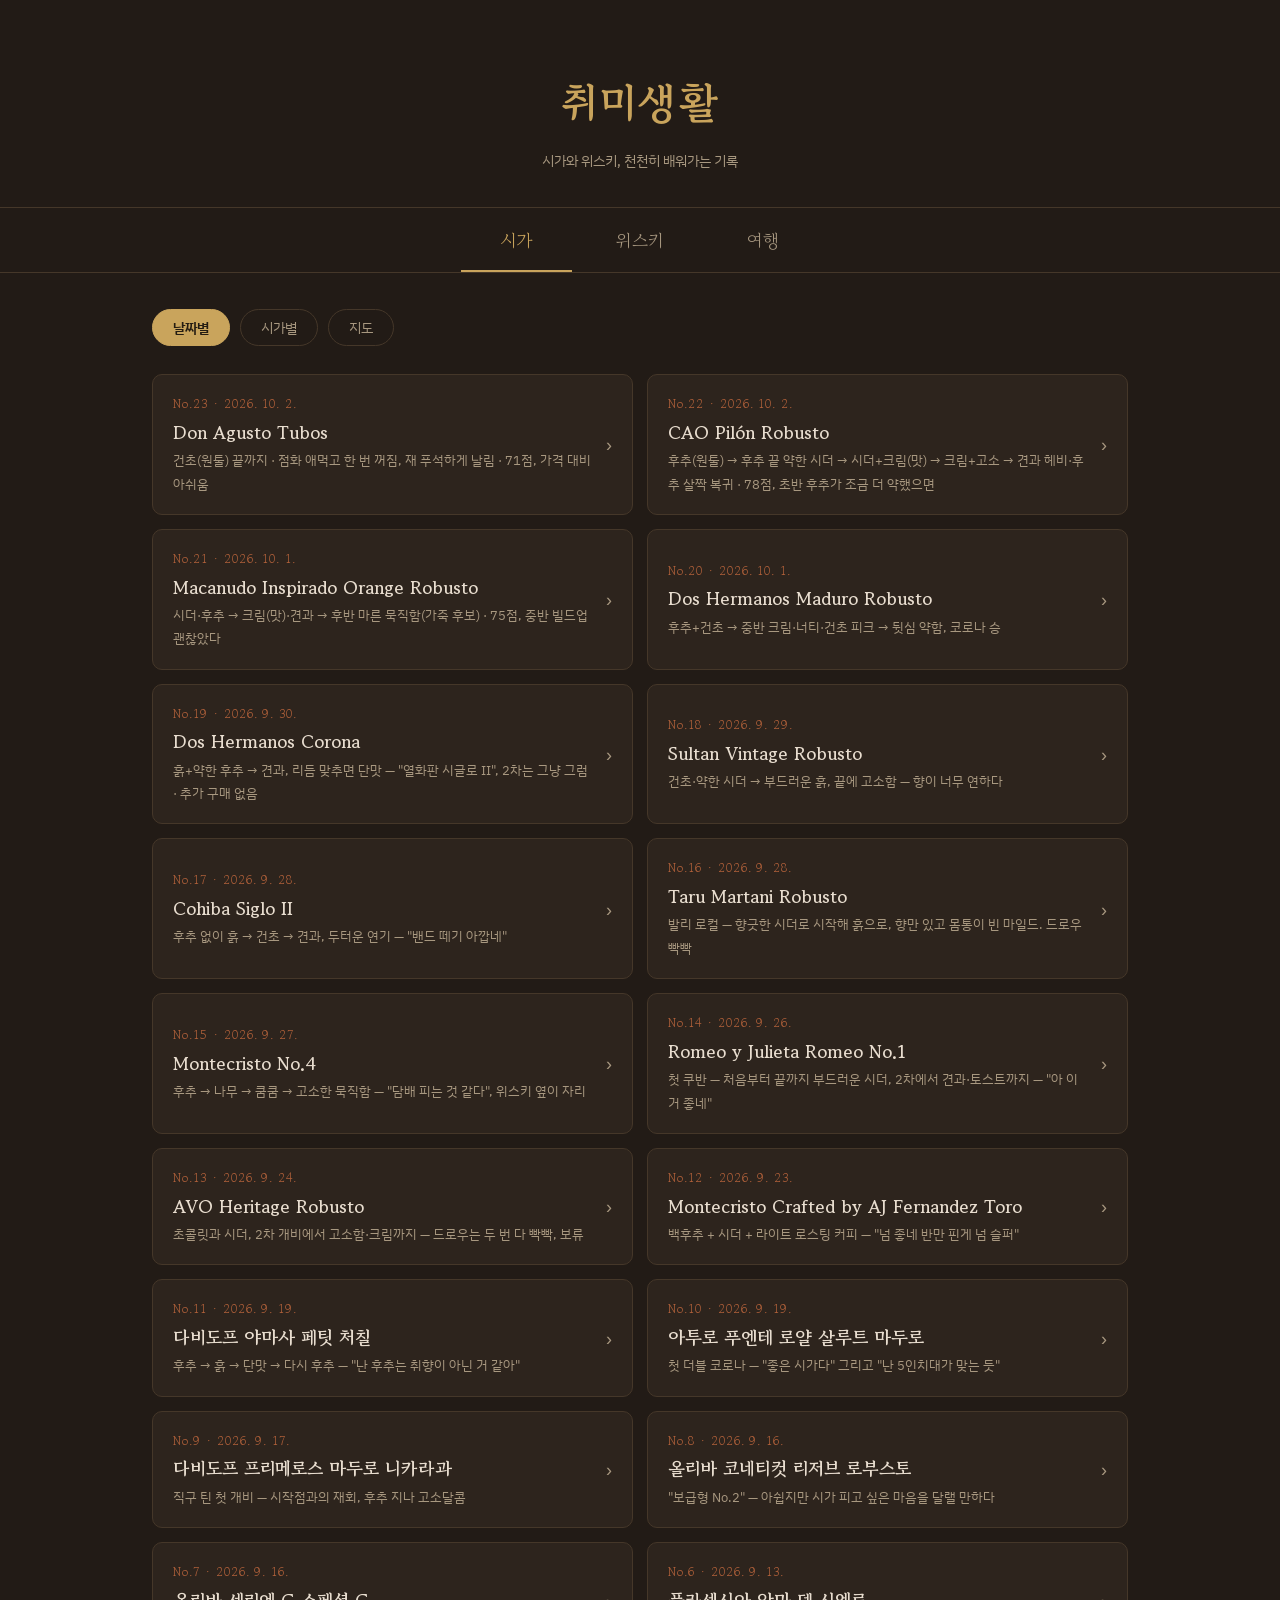
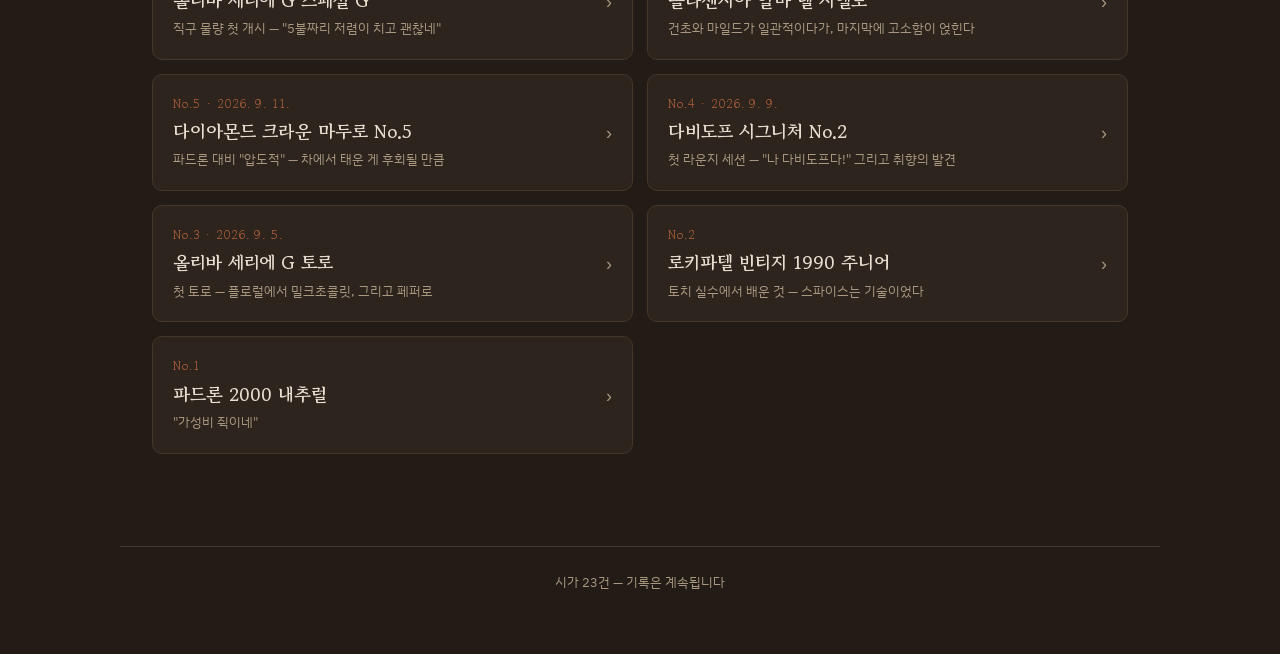
==== hobby/index.html @ b8bcfa30 "hobby: No.23 Don Agusto Tubos 세션 추가 Co-Authored-By: Claude Fable 5.1 <noreply@anthropic.com> Claude-" ====
<!DOCTYPE html>
<html lang="ko">
<head>
<meta charset="UTF-8">
<meta name="viewport" content="width=device-width, initial-scale=1.0">
<title>취미생활 · 시가</title>
<link href="https://fonts.googleapis.com/css2?family=Gowun+Batang:wght@400;700&family=IBM+Plex+Sans+KR:wght@400;500;600&display=swap" rel="stylesheet">
<link rel="stylesheet" href="shared.css">
</head>
<body>

<header>
  <h1>취미생활</h1>
  <p>시가와 위스키, 천천히 배워가는 기록</p>
</header>

<div class="top-tabs">
  <a href="index.html" class="on">시가</a>
  <a href="whisky.html">위스키</a>
  <a href="travel.html">여행</a>
</div>

<main>

<section id="listSec">

  <div class="view-toggle">
    <button id="vDate" class="on" onclick="cigarView('date')">날짜별</button>
    <button id="vCigar" onclick="cigarView('cigar')">시가별</button>
    <button id="vMap" onclick="cigarView('map')">지도</button>
  </div>

  <!-- 날짜별 보기 -->
  <div id="viewDate">
    <div class="list-card" onclick="openDetail('d-c23')">
      <div class="body">
        <div class="no">No.23 · 2026. 10. 2.</div>
        <h2>Don Agusto Tubos</h2>
        <div class="sub">건초(원툴) 끝까지 · 점화 애먹고 한 번 꺼짐, 재 푸석하게 날림 · 71점, 가격 대비 아쉬움</div>
      </div>
      <div class="chev">›</div>
    </div>
    <div class="list-card" onclick="openDetail('d-c22')">
      <div class="body">
        <div class="no">No.22 · 2026. 10. 2.</div>
        <h2>CAO Pilón Robusto</h2>
        <div class="sub">후추(원툴) → 후추 끝 약한 시더 → 시더+크림(맛) → 크림+고소 → 견과 헤비·후추 살짝 복귀 · 78점, 초반 후추가 조금 더 약했으면</div>
      </div>
      <div class="chev">›</div>
    </div>
    <div class="list-card" onclick="openDetail('d-c21')">
      <div class="body">
        <div class="no">No.21 · 2026. 10. 1.</div>
        <h2>Macanudo Inspirado Orange Robusto</h2>
        <div class="sub">시더·후추 → 크림(맛)·견과 → 후반 마른 묵직함(가죽 후보) · 75점, 중반 빌드업 괜찮았다</div>
      </div>
      <div class="chev">›</div>
    </div>
    <div class="list-card" onclick="openDetail('d-c20')">
      <div class="body">
        <div class="no">No.20 · 2026. 10. 1.</div>
        <h2>Dos Hermanos Maduro Robusto</h2>
        <div class="sub">후추+건초 → 중반 크림·너티·건초 피크 → 뒷심 약함, 코로나 승</div>
      </div>
      <div class="chev">›</div>
    </div>
    <div class="list-card" onclick="openDetail('d-c19')">
      <div class="body">
        <div class="no">No.19 · 2026. 9. 30.</div>
        <h2>Dos Hermanos Corona</h2>
        <div class="sub">흙+약한 후추 → 견과, 리듬 맞추면 단맛 — "열화판 시글로 II", 2차는 그냥 그럼 · 추가 구매 없음</div>
      </div>
      <div class="chev">›</div>
    </div>
    <div class="list-card" onclick="openDetail('d-c18')">
      <div class="body">
        <div class="no">No.18 · 2026. 9. 29.</div>
        <h2>Sultan Vintage Robusto</h2>
        <div class="sub">건초·약한 시더 → 부드러운 흙, 끝에 고소함 — 향이 너무 연하다</div>
      </div>
      <div class="chev">›</div>
    </div>
    <div class="list-card" onclick="openDetail('d-c17')">
      <div class="body">
        <div class="no">No.17 · 2026. 9. 28.</div>
        <h2>Cohiba Siglo II</h2>
        <div class="sub">후추 없이 흙 → 건초 → 견과, 두터운 연기 — "밴드 떼기 아깝네"</div>
      </div>
      <div class="chev">›</div>
    </div>
    <div class="list-card" onclick="openDetail('d-c16')">
      <div class="body">
        <div class="no">No.16 · 2026. 9. 28.</div>
        <h2>Taru Martani Robusto</h2>
        <div class="sub">발리 로컬 — 향긋한 시더로 시작해 흙으로, 향만 있고 몸통이 빈 마일드. 드로우 빡빡</div>
      </div>
      <div class="chev">›</div>
    </div>
    <div class="list-card" onclick="openDetail('d-c15')">
      <div class="body">
        <div class="no">No.15 · 2026. 9. 27.</div>
        <h2>Montecristo No.4</h2>
        <div class="sub">후추 → 나무 → 쿰쿰 → 고소한 묵직함 — "담배 피는 것 같다", 위스키 옆이 자리</div>
      </div>
      <div class="chev">›</div>
    </div>
    <div class="list-card" onclick="openDetail('d-c14')">
      <div class="body">
        <div class="no">No.14 · 2026. 9. 26.</div>
        <h2>Romeo y Julieta Romeo No.1</h2>
        <div class="sub">첫 쿠반 — 처음부터 끝까지 부드러운 시더, 2차에서 견과·토스트까지 — "아 이거 좋네"</div>
      </div>
      <div class="chev">›</div>
    </div>
    <div class="list-card" onclick="openDetail('d-c13')">
      <div class="body">
        <div class="no">No.13 · 2026. 9. 24.</div>
        <h2>AVO Heritage Robusto</h2>
        <div class="sub">초콜릿과 시더, 2차 개비에서 고소함·크림까지 — 드로우는 두 번 다 빡빡, 보류</div>
      </div>
      <div class="chev">›</div>
    </div>
    <div class="list-card" onclick="openDetail('d-c12')">
      <div class="body">
        <div class="no">No.12 · 2026. 9. 23.</div>
        <h2>Montecristo Crafted by AJ Fernandez Toro</h2>
        <div class="sub">백후추 + 시더 + 라이트 로스팅 커피 — "넘 좋네 반만 핀게 넘 슬퍼"</div>
      </div>
      <div class="chev">›</div>
    </div>
    <div class="list-card" onclick="openDetail('d-c11')">
      <div class="body">
        <div class="no">No.11 · 2026. 9. 19.</div>
        <h2>다비도프 야마사 페팃 처칠</h2>
        <div class="sub">후추 → 흙 → 단맛 → 다시 후추 — "난 후추는 취향이 아닌 거 같아"</div>
      </div>
      <div class="chev">›</div>
    </div>
    <div class="list-card" onclick="openDetail('d-c10')">
      <div class="body">
        <div class="no">No.10 · 2026. 9. 19.</div>
        <h2>아투로 푸엔테 로얄 살루트 마두로</h2>
        <div class="sub">첫 더블 코로나 — "좋은 시가다" 그리고 "난 5인치대가 맞는 듯"</div>
      </div>
      <div class="chev">›</div>
    </div>
    <div class="list-card" onclick="openDetail('d-c9')">
      <div class="body">
        <div class="no">No.9 · 2026. 9. 17.</div>
        <h2>다비도프 프리메로스 마두로 니카라과</h2>
        <div class="sub">직구 틴 첫 개비 — 시작점과의 재회, 후추 지나 고소달콤</div>
      </div>
      <div class="chev">›</div>
    </div>
    <div class="list-card" onclick="openDetail('d-c8')">
      <div class="body">
        <div class="no">No.8 · 2026. 9. 16.</div>
        <h2>올리바 코네티컷 리저브 로부스토</h2>
        <div class="sub">"보급형 No.2" — 아쉽지만 시가 피고 싶은 마음을 달랠 만하다</div>
      </div>
      <div class="chev">›</div>
    </div>
    <div class="list-card" onclick="openDetail('d-c7')">
      <div class="body">
        <div class="no">No.7 · 2026. 9. 16.</div>
        <h2>올리바 세리에 G 스페셜 G</h2>
        <div class="sub">직구 물량 첫 개시 — "5불짜리 저렴이 치고 괜찮네"</div>
      </div>
      <div class="chev">›</div>
    </div>
    <div class="list-card" onclick="openDetail('d-c6')">
      <div class="body">
        <div class="no">No.6 · 2026. 9. 13.</div>
        <h2>플라센시아 알마 델 시엘로</h2>
        <div class="sub">건초와 마일드가 일관적이다가, 마지막에 고소함이 얹힌다</div>
      </div>
      <div class="chev">›</div>
    </div>
    <div class="list-card" onclick="openDetail('d-c5')">
      <div class="body">
        <div class="no">No.5 · 2026. 9. 11.</div>
        <h2>다이아몬드 크라운 마두로 No.5</h2>
        <div class="sub">파드론 대비 "압도적" — 차에서 태운 게 후회될 만큼</div>
      </div>
      <div class="chev">›</div>
    </div>
    <div class="list-card" onclick="openDetail('d-c4')">
      <div class="body">
        <div class="no">No.4 · 2026. 9. 9.</div>
        <h2>다비도프 시그니처 No.2</h2>
        <div class="sub">첫 라운지 세션 — "나 다비도프다!" 그리고 취향의 발견</div>
      </div>
      <div class="chev">›</div>
    </div>
    <div class="list-card" onclick="openDetail('d-c3')">
      <div class="body">
        <div class="no">No.3 · 2026. 9. 5.</div>
        <h2>올리바 세리에 G 토로</h2>
        <div class="sub">첫 토로 — 플로럴에서 밀크초콜릿, 그리고 페퍼로</div>
      </div>
      <div class="chev">›</div>
    </div>
    <div class="list-card" onclick="openDetail('d-c2')">
      <div class="body">
        <div class="no">No.2</div>
        <h2>로키파텔 빈티지 1990 주니어</h2>
        <div class="sub">토치 실수에서 배운 것 — 스파이스는 기술이었다</div>
      </div>
      <div class="chev">›</div>
    </div>
    <div class="list-card" onclick="openDetail('d-c1')">
      <div class="body">
        <div class="no">No.1</div>
        <h2>파드론 2000 내추럴</h2>
        <div class="sub">"가성비 쥑이네"</div>
      </div>
      <div class="chev">›</div>
    </div>
  </div>

  <!-- 시가별 보기 -->
  <div id="viewCigar" class="hidden">
    <div class="whisky-group">
      <h2 class="grp">다비도프<small>Davidoff</small></h2>
      <div class="list-card" onclick="openDetail('d-c4')">
        <div class="body">
          <div class="no">No.4</div>
          <h2>시그니처 No.2</h2>
          <div class="sub">파나텔라 · 코네티컷 · 라운지 레솔베르</div>
        </div>
        <div class="chev">›</div>
      </div>
      <div class="list-card" onclick="openDetail('d-c9')">
        <div class="body">
          <div class="no">No.9</div>
          <h2>프리메로스 마두로 니카라과</h2>
          <div class="sub">쁘띠 파나텔라 · 멕시칸 수마트라 마두로 · 미국 직구</div>
        </div>
        <div class="chev">›</div>
      </div>
      <div class="list-card" onclick="openDetail('d-c11')">
        <div class="body">
          <div class="no">No.11</div>
          <h2>야마사 페팃 처칠</h2>
          <div class="sub">페팃 처칠 · 야마사(도미니카) · 파스타바코</div>
        </div>
        <div class="chev">›</div>
      </div>
    </div>
    <div class="whisky-group">
      <h2 class="grp">파드론<small>Padrón</small></h2>
      <div class="list-card" onclick="openDetail('d-c1')">
        <div class="body">
          <div class="no">No.1</div>
          <h2>파드론 2000 내추럴</h2>
          <div class="sub">니카라과 · "가성비 쥑이네"</div>
        </div>
        <div class="chev">›</div>
      </div>
    </div>
    <div class="whisky-group">
      <h2 class="grp">로키파텔<small>Rocky Patel</small></h2>
      <div class="list-card" onclick="openDetail('d-c2')">
        <div class="body">
          <div class="no">No.2</div>
          <h2>빈티지 1990 주니어</h2>
          <div class="sub">틴 5개입 중 첫 개비</div>
        </div>
        <div class="chev">›</div>
      </div>
    </div>
    <div class="whisky-group">
      <h2 class="grp">올리바<small>Oliva</small></h2>
      <div class="list-card" onclick="openDetail('d-c3')">
        <div class="body">
          <div class="no">No.3</div>
          <h2>세리에 G 토로</h2>
          <div class="sub">첫 토로 사이즈 · 역삼 시가브로</div>
        </div>
        <div class="chev">›</div>
      </div>
      <div class="list-card" onclick="openDetail('d-c7')">
        <div class="body">
          <div class="no">No.7</div>
          <h2>세리에 G 스페셜 G</h2>
          <div class="sub">페르펙토 · 카메룬 · 미국 직구 첫 개시</div>
        </div>
        <div class="chev">›</div>
      </div>
      <div class="list-card" onclick="openDetail('d-c8')">
        <div class="body">
          <div class="no">No.8</div>
          <h2>코네티컷 리저브 로부스토</h2>
          <div class="sub">로부스토 · 에콰도르 코네티컷 · 미국 직구</div>
        </div>
        <div class="chev">›</div>
      </div>
    </div>
    <div class="whisky-group">
      <h2 class="grp">다이아몬드 크라운<small>Diamond Crown</small></h2>
      <div class="list-card" onclick="openDetail('d-c5')">
        <div class="body">
          <div class="no">No.5</div>
          <h2>마두로 No.5</h2>
          <div class="sub">로부스토 · 브로드리프 마두로 · 라운지 레솔베르</div>
        </div>
        <div class="chev">›</div>
      </div>
    </div>
    <div class="whisky-group">
      <h2 class="grp">플라센시아<small>Plasencia</small></h2>
      <div class="list-card" onclick="openDetail('d-c6')">
        <div class="body">
          <div class="no">No.6</div>
          <h2>알마 델 시엘로</h2>
          <div class="sub">로부스토 · 니카라과 · 라운지 레솔베르</div>
        </div>
        <div class="chev">›</div>
      </div>
    </div>
    <div class="whisky-group">
      <h2 class="grp">아투로 푸엔테<small>Arturo Fuente</small></h2>
      <div class="list-card" onclick="openDetail('d-c10')">
        <div class="body">
          <div class="no">No.10</div>
          <h2>샤토 푸엔테 로얄 살루트 마두로</h2>
          <div class="sub">더블 코로나 · 코네티컷 브로드리프 마두로 · 미국 직구</div>
        </div>
        <div class="chev">›</div>
      </div>
    </div>
    <div class="whisky-group">
      <h2 class="grp">몬테크리스토<small>Montecristo</small></h2>
      <div class="list-card" onclick="openDetail('d-c12')">
        <div class="body">
          <div class="no">No.12</div>
          <h2>Crafted by AJ Fernandez Toro</h2>
          <div class="sub">토로 6×50 · 에콰도르 수마트라 · 미국 직구</div>
        </div>
        <div class="chev">›</div>
      </div>
    </div>
    <div class="whisky-group">
      <h2 class="grp">아보<small>AVO</small></h2>
      <div class="list-card" onclick="openDetail('d-c13')">
        <div class="body">
          <div class="no">No.13</div>
          <h2>Heritage Robusto</h2>
          <div class="sub">로부스토 4⅞×50 · 에콰도르 선그로운 · 미국 직구</div>
        </div>
        <div class="chev">›</div>
      </div>
    </div>
    <div class="whisky-group">
      <h2 class="grp">타루 마르타니<small>Taru Martani · Indonesia</small></h2>
      <div class="list-card" onclick="openDetail('d-c16')">
        <div class="body">
          <div class="no">No.16</div>
          <h2>Robusto Special Edition</h2>
          <div class="sub">로부스토 · 인도네시아 푸로 · 발리 우붓 Ottimo</div>
        </div>
        <div class="chev">›</div>
      </div>
    </div>
    <div class="whisky-group">
      <h2 class="grp">돈 아구스토<small>Don Agusto · Indonesia</small></h2>
      <div class="list-card" onclick="openDetail('d-c23')">
        <div class="body">
          <div class="no">No.23</div>
          <h2>Tubos</h2>
          <div class="sub">5.5×54 튜보 · 블렌드 미공개 · 발리 누사두아 Bali Collection 엉클조</div>
        </div>
        <div class="chev">›</div>
      </div>
    </div>
    <div class="whisky-group">
      <h2 class="grp">카오<small>CAO</small></h2>
      <div class="list-card" onclick="openDetail('d-c22')">
        <div class="body">
          <div class="no">No.22</div>
          <h2>Pilón Robusto</h2>
          <div class="sub">로부스토 5×52 · 에콰도르 하바노 · 발리 누사두아 Bali Collection 시가 카운터</div>
        </div>
        <div class="chev">›</div>
      </div>
    </div>
    <div class="whisky-group">
      <h2 class="grp">마카누도<small>Macanudo</small></h2>
      <div class="list-card" onclick="openDetail('d-c21')">
        <div class="body">
          <div class="no">No.21</div>
          <h2>Inspirado Orange Robusto</h2>
          <div class="sub">로부스토 5×50 · 온두라스 올란초 산아구스틴 로사도 · 발리 누사두아 Bali Collection 시가 카운터</div>
        </div>
        <div class="chev">›</div>
      </div>
    </div>
    <div class="whisky-group">
      <h2 class="grp">도스 에르마노스<small>Dos Hermanos · Indonesia (Djarum)</small></h2>
      <div class="list-card" onclick="openDetail('d-c20')">
        <div class="body">
          <div class="no">No.20</div>
          <h2>Maduro Robusto</h2>
          <div class="sub">로부스토 5×50 · 인도네시아·브라질 블렌드 · 발리 누사두아 Dos Hermanos 스토어</div>
        </div>
        <div class="chev">›</div>
      </div>
      <div class="list-card" onclick="openDetail('d-c19')">
        <div class="body">
          <div class="no">No.19</div>
          <h2>Corona</h2>
          <div class="sub">코로나 140×40 · 인도네시아·브라질 블렌드 · 발리 누사두아 Dos Hermanos 스토어</div>
        </div>
        <div class="chev">›</div>
      </div>
    </div>
    <div class="whisky-group">
      <h2 class="grp">술탄<small>Sultan · Indonesia</small></h2>
      <div class="list-card" onclick="openDetail('d-c18')">
        <div class="body">
          <div class="no">No.18</div>
          <h2>Vintage Robusto</h2>
          <div class="sub">로부스토 124×52 · 인도네시아 푸로 · 발리 우붓 Ottimo</div>
        </div>
        <div class="chev">›</div>
      </div>
    </div>
    <div class="whisky-group">
      <h2 class="grp">코이바<small>Cohiba</small></h2>
      <div class="list-card" onclick="openDetail('d-c17')">
        <div class="body">
          <div class="no">No.17</div>
          <h2>Siglo II</h2>
          <div class="sub">Mareva 129×42 · 쿠바 푸로 · 발리 우붓 Ottimo</div>
        </div>
        <div class="chev">›</div>
      </div>
    </div>
    <div class="whisky-group">
      <h2 class="grp">몬테크리스토 (하바나)<small>Montecristo Habana</small></h2>
      <div class="list-card" onclick="openDetail('d-c15')">
        <div class="body">
          <div class="no">No.15</div>
          <h2>No.4</h2>
          <div class="sub">프티 코로나 5⅛×42 · 쿠바 푸로 · 발리 우붓 Ottimo</div>
        </div>
        <div class="chev">›</div>
      </div>
    </div>
    <div class="whisky-group">
      <h2 class="grp">로메오 이 훌리에타<small>Romeo y Julieta</small></h2>
      <div class="list-card" onclick="openDetail('d-c14')">
        <div class="body">
          <div class="no">No.14</div>
          <h2>Romeo No.1 (튜보)</h2>
          <div class="sub">코로나 5½×40 · 쿠바 푸로 · 발리 우붓 Ottimo</div>
        </div>
        <div class="chev">›</div>
      </div>
    </div>
  </div>

  <!-- 지도 보기 -->
  <div id="viewMap" class="hidden">
  <div class="map-wrap">
    <svg id="cigarMap" viewBox="0 0 360 380" role="img" aria-label="시가 취향 지도"></svg>
    <div class="map-legend" id="mapLegend"></div>
  </div>
  <div class="map-note">가로는 바디감(마일드 → 풀), 세로는 향의 결(위로 갈수록 시더·플로럴·건초의 밝은 결, 아래로 갈수록 흙·가죽·에스프레소의 묵직한 결). 색은 필러 산지. 테두리만 있는 점은 "취향 아님", 반만 찬 점은 "보류·자리용". 점을 누르면 상세로. 좌표는 세션 기록을 바탕으로 한 감각값이라 대략의 위치.</div>
  <table class="map-tbl" id="mapTable"></table>
  </div>

</section>

<div class="map-tip" id="mapTip"></div>


<section id="d-c23" class="detail hidden">
  <button class="back" onclick="closeDetail()">‹ 목록으로</button>
  <div class="d-no">SESSION No.23</div>
  <h2 class="d-title">Don Agusto Tubos</h2>
  <div class="d-meta">2026. 10. 2. 13:58–14:37 (약 39분, 절반쯤에서 종료) · 발리 누사두아 웨스틴 · Bali Collection 엉클조(Uncle Jo) 슈퍼 250,000 IDR (약 24,000원) · 5.5×54 튜보(판매처에 따라 6"로도 표기) · 래퍼·바인더·필러 미공개(인도네시아산 추정) · 미디엄 · 인도네시아 로컬 브랜드 · 71점</div>
  <div class="d-body">
    <img class="d-photo" src="img/c23-1.jpg" loading="lazy" alt="Don Agusto Tubos" onerror="this.style.display='none'">
    <dl class="blend"><dt>래퍼</dt><dd>미공개</dd><dt>바인더</dt><dd>미공개</dd><dt>필러</dt><dd>미공개 (인도네시아 로컬 브랜드, 공식 블렌드 정보 없음)</dd></dl>
    <div class="notes"><div class="nt-h">경험 가능한 노트</div><ul><li class="on"><i></i>건초 <small>처음부터 끝까지 유일한 노트, 일관됨</small></li><li class="half"><i></i>탄내 <small>점화 애먹은 초반 — 시가 노트인지 점화 영향인지 미확정</small></li><li><i></i>시더 <small>레트로해도 안 잡힘</small></li><li><i></i>후추 <small>없음</small></li><li><i></i>흙 <small>없음</small></li><li><i></i>크림 <small>없음</small></li></ul><div class="nt-key"><i class="on"></i>잡음 <i class="half"></i>긴가민가 <i></i>못 잡음·없었음</div></div>
    <div class="sec-h">첫 경험 후기<small>2026. 10. 2.</small></div>
    <p>발리 여덟째 날 오후, 누사두아 테라스. 아침 CAO Pilón을 피우고 네 시간쯤 뒤. 인도네시아 로컬 브랜드 Don Agusto 튜보로, 발리에서 다섯 번째 인도네시아 시가다. 블렌드 정보는 어느 판매처에도 없고 "Cuban taste"라는 문구만 있다.</p>
    <div class="phase">초반 — 점화부터 삐걱</div>
    <div class="quote">"불 붙이는게 좀 어려웟다 ㅋㅋㅋ 이제 좀 안정적" · "링게이지가 굵어서 부드럽네. 초반 플레이버는 아직 모르겠어. 다만 건초인거 같음" · "아 이게 불이 꺼져서 ㅋㅋ 잘 안탓어. 아직 1/5"</div>
    <p>54게이지 발을 붙이는 데 애를 먹었고, 중간에 한 번 꺼져서 다시 붙였다. 19분이 지났는데 1/5밖에 안 탔다. 드로우는 부드러웠으니 롤이 조인 건 아니고, 발리 습도에 잎이 젖어 있었던 쪽 같다. 플레이버는 건초 하나.</p>
    <img class="d-photo" src="img/c23-2.jpg" loading="lazy" alt="Don Agusto Tubos — 갈라진 재" onerror="this.style.display='none'">
    <div class="phase">중반 — 건초, 그리고 재</div>
    <div class="quote">"상당히 일관적인 건초야. 나쁘지 않음. 다만 재에서 필러부분이 좀 흩어져서 떨어져" · "번라인은 바람 때문일 수 있겟어. 다만 재가 날리는게 되게 거슬리네"</div>
    <p>불이 잡힌 뒤로는 건초가 일관되게 나왔고 불쾌하진 않았다. 문제는 재. 색은 밝은 회색으로 괜찮은데 결합이 안 돼서 층층이 갈라지고 테이블로 흩어졌다. 번 라인이 비스듬한 건 바람 탓일 수 있어 평가에서 뺐지만, 재가 날리는 건 바람으로 설명이 안 된다. 좋은 롤이면 바람에도 덩어리로 버틴다.</p>
    <div class="phase">마무리</div>
    <div class="quote">"건초 일관. 부드러운 연기 질감. 나쁘지 않긴 해. 아침에 카오 안폇으면 만족했을듯. 근데 2.4만원 짜리라기엔 좀.." · "이거 두껍고 길어서 더는 못치겠다. 적당히 끊어야지. 점수는 71점"</div>
    <p>14:37, 절반쯤에서 놓았다. 연기 질감은 부드럽고 건초는 끝까지 그대로였다. 전개는 없었다.</p>
    <div class="lesson"><b>이 세션의 정리:</b> 노트는 처음부터 끝까지 건초 하나. 나쁘지 않지만 복합성이 없고, 연소·재 결합이 약해 구성 쪽에서 감점. 같은 날 아침 Pilón(78점) 뒤라 더 밋밋하게 느껴진 건 감안해야 하지만, 250,000 IDR이면 Dos Hermanos가 훨씬 낫다. 두껍고 길어서 한 번에 다 피우기도 부담. 재구매 없음.</div>
  </div>
</section>
<section id="d-c22" class="detail hidden">
  <button class="back" onclick="closeDetail()">‹ 목록으로</button>
  <div class="d-no">SESSION No.22</div>
  <h2 class="d-title">CAO Pilón Robusto</h2>
  <div class="d-meta">2026. 10. 2. 09:37–10:11 (약 34분, 마지막 1/3 남기고 종료) · 발리 누사두아 웨스틴 · Bali Collection 시가 카운터(TVI) 220,000 IDR (약 19,000원, 5개비 구매) · 로부스토 5×52 · 래퍼 에콰도르 하바노 / 바인더 니카라과 / 필러 니카라과 · 미디엄 플러스 · 니카라과 STG 에스텔리 제조 · 78점</div>
  <div class="d-body">
    <img class="d-photo" src="img/c22-1.jpg" loading="lazy" alt="CAO Pilón Robusto" onerror="this.style.display='none'">
    <dl class="blend"><dt>래퍼</dt><dd>에콰도르 하바노</dd><dt>바인더</dt><dd>니카라과</dd><dt>필러</dt><dd>니카라과</dd></dl>
    <div class="notes"><div class="nt-h">경험 가능한 노트</div><ul><li class="on"><i></i>후추 <small>초반 혼자 앞섬(세진 않음), 중반 빠졌다가 마지막에 살짝 복귀</small></li><li class="on"><i></i>시더 <small>후추 끝단에 약하게, 레트로에서 잡음 — 중반 크림에 자리 넘김</small></li><li class="on"><i></i>크림 <small>중반, 맛(달큰함)으로 — 어제 오렌지 이어 두 번째</small></li><li class="on"><i></i>견과 <small>중후반 확 올라옴, 끝까지 헤비</small></li><li class="half"><i></i>빵 <small>크림+고소가 합쳐질 때 나는 인상, 단독 노트인지 미확정</small></li><li><i></i>커피 <small>마지막 1/3 안 피워서 미확인</small></li><li><i></i>흙 <small>마지막 1/3 안 피워서 미확인</small></li></ul><div class="nt-key"><i class="on"></i>잡음 <i class="half"></i>긴가민가 <i></i>못 잡음·없었음</div></div>
    <div class="sec-h">첫 경험 후기<small>2026. 10. 2.</small></div>
    <p>발리 여덟째 날 아침, 누사두아 테라스. 어제 오렌지와 같이 산 필론 첫 개비. 밴드엔 에콰도르 하바노 래퍼·니카라과 바인더·필러가 그대로 찍혀 있고, 리뷰는 초반 후추+시더, 중반 나무·커피·견과, 끝에 흙이라고 했다.</p>
    <div class="phase">초반 — 후추 혼자</div>
    <div class="quote">"응 후추가 느껴지네" · "일단 초반엔 후추가 앞서" · "후추가 세진 않은데 초반엔 거의 원툴로 올라옴. 시더는 아직 못느끼겠음" · "난 레트로 위주로 해... 입은 영 재미가 없어"</div>
    <p>후추로 시작했다. 야마사처럼 세진 않은데, 다른 게 아직 안 깔려서 후추 하나만 보였다. 입에서는 잡히는 게 없어 레트로헤일 위주로 갔다.</p>
    <div class="phase">후추 끝의 시더, 그리고 게이지</div>
    <div class="quote">"후추 끝단에 약한 시더가 있구나!" · "게이지가 굵은건 장점이긴 하다. 잡을때 불편한거 말곤"</div>
    <p>10분쯤 지나 후추 끝에 약한 시더가 붙어 있는 걸 잡았다. 몬테 AJ가 시더 앞·후추 뒤였다면 이건 순서가 반대. 52게이지라 열이 안 올라 레트로가 편했고, 잡기 불편한 것 말곤 굵은 게 장점이었다.</p>
    <div class="phase">중반 — 크림이 넘겨받다</div>
    <div class="quote">"오 후추가 조오오금 옅어지면서 시더 크림이 올라온다" · "맛 크림. 이거도 가성비가 나쁘진 않네" · "중반에 들어오며 후추가 빠진다" · "시더도 옅어지면서 크림이 올라옴" · "크림 고소가 눈에 띄어"</div>
    <p>18분째(09:55), 어제 오렌지보다 빨리 크림이 왔다. 질감이 아니라 맛으로. 후추가 빠지고, 시더도 옅어지면서 크림이 앞으로 나왔고 그 뒤에 고소함이 붙었다. 리뷰는 후추가 끝까지 바닥에 남는다고 했는데 이 개비는 중반에 거의 빠졌다. 크림과 고소함이 합쳐지면 빵 같은 인상이 나는데, 로메오 때 커피 페어링 중에 잡은 빵과 같은 결이라 단독 노트로는 긴가민가로 둔다.</p>
    <div class="phase">중후반 — 고소함이 세진다</div>
    <div class="quote">"중 후반엔 고소함이 확 올라옴. 아 인도네시아 시가보다 확실히 좋구먼" · "웅 바디감은 좋아"</div>
    <p>29분째(10:06) 크림이 고소함에 자리를 넘겼다. 오렌지가 후반에 크림·견과 둘 다 빠졌다면, 필론은 고소함이 오히려 올라오는 쪽. 바디도 받쳐줬다. 타루·술탄은 향만 있고 밀도가 없었고 도스 에르마노스는 열화판 시글로 II였는데, 이건 후추·시더·크림·고소가 다 나오면서 니코틴도 있다.</p>
    <div class="phase">마무리</div>
    <div class="quote">"마지막 1/3 오늘은 끝까지 필 생각이 없어서 여기서 마무리. 아직 견과 헤비하고 조금 후추가 올라옴" · "점수는 78점. 초반 후추가 조금 더 약하면 좋았겟어"</div>
    <p>10:11, 견과가 아직 무겁고 후추가 살짝 돌아오는 지점에서 놓았다. 리뷰의 "끝에 후추 복귀"는 맞게 가고 있었고, 흙 구간은 못 봤다.</p>
    <div class="lesson"><b>이 세션의 정리:</b> 전개는 후추 → 후추+약한 시더 → 시더+크림(맛) → 크림+고소(합치면 빵 인상) → 견과 헤비+후추 살짝. 하나씩 넘겨주며 가는 구조가 오렌지와 닮았는데, 오렌지가 후반에 비었다면 필론은 고소함과 바디가 끝까지 받친다. 둘 다 General Cigar(STG) 브랜드지만 공장·블렌드는 전혀 다르니 "후추 빠지면 크림+견과"가 회사 스타일인지는 더 봐야 한다. 아쉬운 건 초반 후추가 혼자 노는 10분. 가격은 미국 정가 $6.50, 5팩이면 몬테 AJ와 같은 급이라 재구매는 직구 쪽. 남은 4개비는 저녁 식후 자리.</div>
  </div>
</section>

<section id="d-c21" class="detail hidden">
  <button class="back" onclick="closeDetail()">‹ 목록으로</button>
  <div class="d-no">SESSION No.21</div>
  <h2 class="d-title">Macanudo Inspirado Orange Robusto</h2>
  <div class="d-meta">2026. 10. 1. 21:00–21:55 (약 55분) · 발리 누사두아 웨스틴 · Bali Collection 시가 카운터(TVI) 190,000 IDR (약 16,500원, 5개비 구매 + 박스) · 로부스토 5×50 · 래퍼 온두라스 올란초 산아구스틴 로사도(셰이드) / 바인더 온두라스 하마스트란 / 필러 도미니카 필로토 쿠바노·온두라스 하마스트란·니카라과 오메테페 · 미디엄 · 온두라스 STG 단리 제조 · 빈땅 페어링 · 완주 · 75점</div>
  <div class="d-body">
    <img class="d-photo" src="img/c21-1.jpg" loading="lazy" alt="Macanudo Inspirado Orange Robusto" onerror="this.style.display='none'">
    <dl class="blend"><dt>래퍼</dt><dd>온두라스 올란초 산아구스틴 로사도 (셰이드그로운)</dd><dt>바인더</dt><dd>온두라스 하마스트란</dd><dt>필러</dt><dd>도미니카 필로토 쿠바노 · 온두라스 하마스트란 · 니카라과 오메테페</dd></dl>
    <div class="notes"><div class="nt-h">경험 가능한 노트</div><ul><li class="on"><i></i>시더 <small>초반, 몬테 AJ보단 옅음</small></li><li class="on"><i></i>후추 <small>초반 약하게, 1/3 지나 빠짐</small></li><li class="on"><i></i>크림 <small>중반, 처음으로 맛(달큰함)으로 잡음</small></li><li class="on"><i></i>견과 <small>중반, 크림 뒤에 이어짐</small></li><li class="half"><i></i>가죽 <small>후반 마르고 무겁게 남는 것 — 후보</small></li><li><i></i>캐러멜</li><li><i></i>흙 <small>쿰쿰함 없었음</small></li></ul><div class="nt-key"><i class="on"></i>잡음 <i class="half"></i>긴가민가 <i></i>못 잡음·없었음</div></div>
    <div class="sec-h">첫 경험 후기<small>2026. 10. 1.</small></div>
    <p>발리 일곱째 날 밤, 누사두아. Bali Collection의 그리스 식당 OIA에서 저녁을 먹고 옆 시가 카운터에서 오렌지 5개비, CAO 필론 5개비를 샀다. 호텔로 돌아와 빈땅 한 병과 함께 오렌지부터.</p>
    <div class="phase">첫인상 — 가격 때문에 깎인 점수</div>
    <div class="quote">"일단 필론은 많이 싸네" · "띠로리 좀 더 쌀줄 알앗눈디" · "첫인상은 싸게산줄 알았는데 아니어서야"</div>
    <p>호텔에서 미국 사이트를 열어보니 오렌지 5팩이 $31.95, 개비당 9천 원이 안 됐다. 발리는 190K(1.65만 원)로 두 배. 배송비와 담배세를 넣으면 실제 차이는 1만 원대지만, 싸게 샀다고 생각하고 피우기 시작한 터라 첫인상은 시가와 상관없이 깎인 채로 시작했다.</p>
    <div class="phase">초반 — 시더와 후추, 게이지의 여유</div>
    <div class="quote">"오 일단 시더 페퍼 시작" · "게이지가 두꺼워서 좀 맘 편한게 있어. 부드러워서 바로 레트로 때려도 괜찮네" · "나에게 시더는 몬테 기준이라.. 그것보단 덜 느껴져"</div>
    <p>리뷰대로 시더에 약한 후추로 열었다. 50게이지라 연기가 넉넉하고 열이 덜 올라서 첫 1/3부터 레트로헤일이 편했다. 시더는 몬테 AJ 기준으로 보면 옅은 편 — 이 시가에서 시더는 주인공이 아니라 배경이었다.</p>
    <div class="phase">중반 — 크림, 그리고 견과</div>
    <div class="quote">"부드럽다. 시더도 괜찮고. 좀만 더 강햇음 좋앗을거 같은데" · "후추 빠지면서 시더가 크림쪽으로 이어지는거 같은데" · "아닌데 맛 크림 말한거여" · "어 견과가 나타낫더" · "크림 견과 커넥션 아주 맘에들어"</div>
    <p>1/3을 지나며 후추가 빠지고 그 자리에 크림이 들어왔다. 지금까지 크림은 연기 질감으로만 잡았는데, 이번엔 우유 같은 달큰함이 맛으로 잡혔다. 그 위로 견과가 올라왔다 — 시글로 II 때 잡은 "아몬드 먹고 코 뒤에 남는 고소함". 시더 → 크림 → 견과로 이어지는 중반이 이 시가의 전부였고, 첫인상이 여기서 뒤집혔다. 강도는 미디엄이라 "좀만 더 셌으면"이 계속 따라붙었다.</p>
    <div class="phase">후반 — 단맛이 빠진 자리</div>
    <div class="quote">"후반가면서 견과 크림 빠졋어. 지금은 뭔가... 모르겠는데 향이 있긴 해" · "무겁게 남아. 마른거 같긴 한데" · "가죽후보로 두자"</div>
    <p>마지막 1/3에서 크림·견과가 빠지고 정체 모를 묵직한 것이 남았다. 흙처럼 쿰쿰하고 습한 게 아니라 마른 결로 입에 무겁게 남아서, 아직 잡아본 적 없는 가죽의 후보로 두기로 했다. 확정은 파드론·올리바 V처럼 가죽이 진한 시가에서.</p>
    <div class="phase">판정</div>
    <div class="quote">"첫인상이 안좋았던것 치고 만족스러워" · "이정도면 75점. 중반 빌드업은 괜찮았다."</div>
    <div class="lesson"><b>이 세션의 정리:</b> 전개는 시더·약한 후추 → 크림(맛)·견과 → 단맛 빠지고 마른 묵직함(가죽 후보). 좋아하는 조합이 "시더+약한 스파이스"(몬테 AJ)에 "크림+견과"가 하나 더 생겼고, 둘이 한 시가 안에서 이어지는 게 오렌지의 매력이다. 아쉬운 건 니코틴 — 미디엄이라 쿠반에서 느낀 충족감은 없다. 가격은 발리에서 사면 미국 직구 실수령가보다 1만 원대 손해라 재구매는 직구 5팩($31.95) 쪽. 남은 4개비는 낮/가벼운 자리용, 저녁 식후 묵직한 자리는 필론으로.</div>
  </div>
</section>
<section id="d-c20" class="detail hidden">
  <button class="back" onclick="closeDetail()">‹ 목록으로</button>
  <div class="d-no">SESSION No.20</div>
  <h2 class="d-title">Dos Hermanos Maduro Robusto</h2>
  <div class="d-meta">2026. 10. 1. 10:00–10:54 (약 54분) · 발리 누사두아 웨스틴 테라스 · Dos Hermanos 공식 스토어(Bali Collection) 200,000 IDR (약 15,000원) · 로부스토 5×50 · 래퍼 "마두로" 표기(품종 미확인) / 바인더 미확인 / 필러 인도네시아(델리·브수키)+브라질 · 마일드~미디엄 · 네 번째 인도네시아 시가 · 아이스 아메리카노 페어링 · 완주</div>
  <div class="d-body">
    <img class="d-photo" src="img/c20-1.jpg" loading="lazy" alt="Dos Hermanos Maduro Robusto" onerror="this.style.display='none'">
    <dl class="blend"><dt>래퍼</dt><dd>마두로 표기 — 실제 색은 콜로라도 (품종 미확인)</dd><dt>바인더</dt><dd>미확인</dd><dt>필러</dt><dd>인도네시아(델리·브수키)·브라질 블렌드</dd></dl>
    <div class="notes"><div class="nt-h">경험 가능한 노트</div><ul><li class="on"><i></i>후추 <small>초반 셈, 이후 바닥에 끝까지</small></li><li class="on"><i></i>건초 <small>처음부터</small></li><li class="on"><i></i>크림 <small>중반 피크, 후반 옅게</small></li><li class="on"><i></i>견과 <small>중반~후반</small></li><li><i></i>단맛</li><li><i></i>시더</li><li><i></i>흙</li><li><i></i>코코아 <small>마두로다운 건 없음</small></li></ul><div class="nt-key"><i class="on"></i>잡음 <i class="half"></i>긴가민가 <i></i>못 잡음·없었음</div></div>
    <div class="sec-h">첫 경험 후기<small>2026. 10. 1.</small></div>
    <p>발리 일곱째 날 아침, 누사두아 웨스틴 테라스. 전날 코로나에 이어 Dos Hermanos 두 번째, 노란 캐릭터 튜보의 마두로 로부스토. 아이스 아메리카노와 함께.</p>
    <div class="phase">첫인상 — 마두로 맞아?</div>
    <div class="quote">"얘가 마두로요?" · "근데 마두로 같지 않네 ㅋㅋ"</div>
    <p>튜보엔 MADURO라고 찍혀 있는데 래퍼는 콜로라도 수준이었다. 인도네시아 쪽 마두로는 니카라과·브로드리프처럼 까맣게 띄우는 게 아니라 같은 라인에서 한 단계 짙은 잎을 고른 정도라, 색도 맛도 마두로 문법이 아니었다. 처음 손에 든 느낌은 건초였다. "건초향이 좀 많이 나네. 부드럽긴 함."</p>
    <div class="phase">초반 — 후추와 건초</div>
    <div class="quote">"초반은 후추와 건초야" · "후추 밑에 견과가 깔려서 지속됨. 다만 후추가 좀 계속 있는편"</div>
    <p>전날 코로나가 흙으로 열었다면 이건 후추로 열었다. 후추 아래로 견과가 깔리고, 커피 덕인지 너티가 살살 올라왔다. 다만 후추가 1/3 넘어서도 바닥에서 안 빠졌다.</p>
    <div class="phase">중반 — 크림, 이 시가의 피크</div>
    <div class="quote">"오 후추가 싹 사라지더니 건초+크림 조합이드" · "중반 테이스팅은 참 괜찮구먼. 약한 후추가 계속 깔린 상태에서 크림 너티 건초 섞임" · "크림은 참 맘에 드는디... 후추가 쬐까 거슬리넹"</div>
    <p>1/3을 지나며 후추가 가라앉고 건초 위에 크림이 올라왔다. 크림·너티·건초가 섞인 중반이 이 시가의 전부였다. 발효 더 된 잎의 부드러움이 나오는 구간이었지만, 약한 후추가 끝까지 바닥에 깔려 있어서 온전히 즐기진 못했다.</p>
    <div class="phase">후반 — 뒷심</div>
    <div class="quote">"뒷심은 좀 약하다. 뒤에 너티가 약하게 깔리는데 크림이 가버렷어" · "아 아매해. 뒤에 좀 약해지긴 하는디 크림 너트는 나오면 좋네"</div>
    <p>후반에 크림이 빠지고 너티만 옅게 남았다. 다만 완전히 꺼진 건 아니고 크림·너트가 약하게나마 이어졌다. 코로나가 리듬 맞추면 견과+단맛까지 갔던 것에 비하면 후반이 얕다.</p>
    <div class="phase">판정</div>
    <div class="quote">"아냐 그래도 난 코로나ㅜㅋㅋㅋ 이건 초반 후추가 좀 거슬렷어. 좀 더 후추가 약하면 좋겠어"</div>
    <div class="lesson"><b>이 세션의 정리:</b> 전개는 후추+건초 → 크림·너티·건초(피크) → 너티 옅게. 코로나(흙→견과, 시글로 II 축)와는 축이 다르고, 이쪽은 크림+건초의 다비도프 화이트 라벨 축에 가깝다. 크림+건초 조합 자체는 취향에 맞는다는 걸 확인한 세션. 하지만 초반 후추가 세고 중반 이후에도 바닥에 남아서 전체 인상을 깎았고, 200K(15,000원)면 몬테 AJ·올리바 V보다 비싸 가성비도 아니다. 결론 <b>코로나 승, 마두로 로부스토는 재구매 없음</b> — 코로나는 발리에서 추가 구매(5개비 쪽). 브랜드 총평: Dos Hermanos는 필러를 전반적으로 널널하게 채우는 듯 — 드로우와 연무는 좋은데 향의 밀도가 약하다. 크림+건초를 제대로 하는 쪽은 다비도프 아니베르사리오·그랑크뤼로 확인할 것.</div>
  </div>
</section>
<section id="d-c19" class="detail hidden">
  <button class="back" onclick="closeDetail()">‹ 목록으로</button>
  <div class="d-no">SESSION No.19</div>
  <h2 class="d-title">Dos Hermanos Corona</h2>
  <div class="d-meta">2026. 9. 30. 21:03–21:37 (약 34분) · 발리 누사두아 웨스틴 · Dos Hermanos 공식 스토어(Bali Collection) 150,000 IDR (약 11,000원) · 코로나 140×40 · 래퍼 북수마트라 델리 / 바인더 미확인 / 필러 인도네시아+브라질 · 미디엄 · 세 번째 인도네시아 시가 · 완주</div>
  <div class="d-body">
    <img class="d-photo" src="img/c19-1.jpg" loading="lazy" alt="Dos Hermanos Corona" onerror="this.style.display='none'">
    <dl class="blend"><dt>래퍼</dt><dd>인도네시아 북수마트라 델리</dd><dt>바인더</dt><dd>미확인</dd><dt>필러</dt><dd>인도네시아·브라질 블렌드</dd></dl>
    <div class="notes"><div class="nt-h">경험 가능한 노트</div><ul><li class="on"><i></i>흙 <small>첫 퍼프부터</small></li><li class="on"><i></i>후추 <small>약하게, 몬테 AJ보다 조금 위</small></li><li class="on"><i></i>견과 <small>중반</small></li><li class="half"><i></i>단맛 <small>후반, 리듬 맞췄을 때</small></li><li><i></i>시더</li><li><i></i>건초</li><li><i></i>크림</li></ul><div class="nt-key"><i class="on"></i>잡음 <i class="half"></i>긴가민가 <i></i>못 잡음·없었음</div></div>
    <div class="sec-h">첫 경험 후기<small>2026. 9. 30.</small></div>
    <p>발리 여섯째 날 밤, 누사두아 웨스틴으로 옮긴 첫날. Bali Collection 안 Dos Hermanos 스토어에서 코로나·마두로 로부스토 두 개비씩 사 온 것 중 코로나부터. 자룸(PT Djarum)이 만드는 브랜드로, 하르토노 형제 이름에서 따온 '두 형제'. 인도네시아 잎에 브라질 잎을 섞고 랩퍼는 북수마트라 델리 잎을 쓴다. 온라인 정가 80K짜리를 150K에 산 셈. 튜보 안에 시더 슬리브는 없었다. 페어링 없이.</p>
    <div class="phase">첫 퍼프 — 드로우가 다르다</div>
    <div class="quote">"드로우는 편해. 타루 술탄이랑은 비교도 안될정도" · "첫 드로우부터 흙 쿰쿰이 느껴져"</div>
    <p>타루·술탄이 소규모 공방이라면 이건 담배 공장의 시가다. 드로우가 처음부터 편했고, 향 이전에 제조 품질에서 한 단계 위였다. 그리고 건초로 시작한 앞의 둘과 달리 첫 퍼프부터 흙. 델리 랩퍼가 자바 잎보다 어둡게 나온다.</p>
    <div class="phase">초반 — 약한 후추, 이어지는 흙</div>
    <div class="quote">"약간의 스파이스가 있어. 그 뒤를 쿰쿰한데, 시글로랑 비교하면 덜 묵직해" · "후추가 조금 더 올라오긴 허네. 근데 야마사 정도 아냐. 몬테aj보다 좀 센정도? 나쁘지 않네. 그리고 흙이 잘 이어져 가"</div>
    <p>흙 위에 후추가 얹혔다. 야마사처럼 눌러앉는 후추가 아니라 몬테 AJ보다 살짝 센 정도. 인도네시아 셋 중 처음으로 뼈대가 있는 시작이었다.</p>
    <div class="phase">중반 — 견과, 그리고 열관리</div>
    <div class="quote">"스파이스는 빠르게 없어지고 견과가 흙과 같이 올라오는듯" · "중반 들어오니 엄청 부드러워져. 타격감이 많이 줄어드네" · "오 다시 열심히 뻠핑 하니 살아남 ㅋㅋㅋ"</div>
    <p>후추가 빠지고 그 자리에 견과가 올라왔다. 흙 위에 견과 — 시글로 II의 구조다. 다만 중반에 타격감이 훅 꺼졌는데, 퍼프 간격을 좁히니 되살아났다. 40 게이지 코로나라 온도가 금방 식고, 그만큼 리듬에 민감하다.</p>
    <div class="phase">후반 — 리듬이 곧 맛</div>
    <div class="quote">"후반 가까워오니 후추가 다시 슬 올라온다" · "견과 쿰쿰이 연해졌어. 스파이스 때문인듯" · "열관리를 못해서였네 ㅋㅋ 텀 좀 늘리니 다시 스파이스가 내려가면서 고소해짐. 약간 단맛이 남는거 같음"</div>
    <p>후반 후추 복귀는 블렌드가 아니라 열이었다. 간격을 벌리니 후추가 내려가고 견과가 돌아왔고, 끝에 옅은 단맛 — 브라질 잎이 하는 일이 이거였던 것 같다. 너무 벌리면 죽고 너무 붙이면 매워지는 좁은 구간에서만 견과+단맛이 나온다.</p>
    <div class="quote">"열화판 시글로 2인거 같음" · "앞에 두개는 크게 실망했는데 이건 음 나쁘지 않음"</div>
    <div class="lesson"><b>이 세션의 정리:</b> 전개는 흙+약한 후추 → 견과 → (리듬 맞추면) 견과+옅은 단맛. 시글로 II와 같은 흙→견과 축에서 밀도와 니코틴만 낮춘 <b>'열화판 시글로 II'</b>. 코로나 게이지라 퍼프 리듬에 극도로 민감해 다루기 까다롭지만, 맞추면 11,000원 값어치 이상. 포지션은 프리메로스 자리(짬 날 때 30분)인데 향은 훨씬 낫고 값은 두 배. 인도네시아 셋 정리 — 타루는 향만, 술탄은 연함, Dos Hermanos는 구조 있음. 인도네시아 시가는 공방보다 대기업 라인이 답. 박스 vs 5개비 추가는 마두로 로부스토 피워보고 결정.</div>
    <div class="sec-h">추가 발견사항<small>2026. 10. 1. 두 번째 개비</small></div>
    <div class="phase">14:16–14:48 · 누사두아 웨스틴 · 오전 마두로 로부스토에 이어 하루 두 대째</div>
    <div class="quote">"오늘도 쿰쿰 스타트. 약한 후추. 맘에 들긴 함" · "시가 표면이 좀 파스락 같길래" · "좀 연달아 피기도 했고, 두번째는 그냥 그렇다. 걍 안사가야겠어"</div>
    <p>시작은 어제와 같았다 — 흙 쿰쿰에 약한 후추. 래퍼 표면이 파스락해서 건조한가 싶었는데, 연기 질감이 멀쩡해서 델리 잎 특유의 마른 촉감으로 정리. 다만 전개가 어제만큼 올라오지 않았고, 하루 두 대째라는 조건을 감안해도 "그냥 그렇다"에 머물렀다. 첫 개비의 좋은 인상은 타루·술탄 뒤라 상대적으로 좋아 보였던 몫이 있었던 것 같다.</p>
    <div class="lesson"><b>정리:</b> 추가 구매 없음. Dos Hermanos는 코로나·마두로 로부스토 모두 "발리에서 한 번 맛본 로컬"로 마감. 브랜드 공통 — 필러를 널널하게 채워 드로우·연무는 좋은데 향의 밀도가 약하다.</div>
  </div>
</section>

<section id="d-c18" class="detail hidden">
  <button class="back" onclick="closeDetail()">‹ 목록으로</button>
  <div class="d-no">SESSION No.18</div>
  <h2 class="d-title">Sultan Vintage Robusto</h2>
  <div class="d-meta">2026. 9. 29. 12:34–13:14 (약 40분) · 발리 우붓 웨스틴 · Ottimo Cigar Ubud 호텔 배달 375,000 IDR (약 28,500원) · 로부스토 124×52 · 인도네시아 푸로 (래퍼·바인더 동부 자바, 필러 자바 잎 5종) · 마일드~미디엄 · 발리 마지막 개비, 두 번째 인도네시아 시가 · 밴드까지 완주</div>
  <div class="d-body">
    <img class="d-photo" src="img/c18-1.jpg" loading="lazy" alt="Sultan Vintage Robusto" onerror="this.style.display='none'">
    <dl class="blend"><dt>래퍼</dt><dd>인도네시아 동부 자바</dd><dt>바인더</dt><dd>인도네시아 동부 자바</dd><dt>필러</dt><dd>인도네시아 자바 잎 5종 (퓨로)</dd></dl>
    <div class="notes"><div class="nt-h">경험 가능한 노트</div><ul><li class="on"><i></i>건초 <small>첫 퍼프</small></li><li class="on"><i></i>시더 <small>약하게</small></li><li class="on"><i></i>흙 <small>부드럽게</small></li><li class="on"><i></i>고소 <small>피니시</small></li><li><i></i>후추 <small>없음</small></li><li><i></i>단맛</li><li><i></i>크림</li></ul><div class="nt-key"><i class="on"></i>잡음 <i class="half"></i>긴가민가 <i></i>못 잡음·없었음</div></div>
    <div class="sec-h">첫 경험 후기<small>2026. 9. 29.</small></div>
    <p>발리 넷째 날 점심, Ottimo에서 산 다섯 개비 중 마지막. 자카르타 브랜드 Sultan의 Vintage 라인으로, 판매 페이지 기준 롤링 후 6~12개월 재우고 내놓는다는 인도네시아 프리미엄이다. 어제 Taru Martani(170K)의 두 배 넘는 값. 공식 테이스팅 노트도, 해외 리뷰도 없어서 이번엔 참고할 게 없이 맨몸으로 잡았다. 래퍼는 밝은 클라로에 캡이 도톰했다. 페어링 없이.</p>
    <div class="phase">첫 퍼프 — 건초, 약한 시더</div>
    <div class="quote">"시작은 부드러워. 약간의 건초인거 같네" · "건초에 약한 시더로 시작됨" · "커네티컷 래퍼 쓴 애들이랑 비슷해"</div>
    <p>Taru Martani와 같은 출발이다. 자바 잎 특유의 건초가 앞에 오고 그 옆에 시더가 얇게 붙었다. 연기는 마일드했고, 처음 든 생각은 코네티컷 계열 — Oliva Connecticut Reserve, Signature No.2 쪽 결이었다.</p>
    <div class="phase">구조 — 굵은 게이지가 살렸다</div>
    <div class="quote">"장점은 게이지가 굵어서 열관리가 잘 되는거 같음. 연기가 덕분에 부드러워"</div>
    <p>어제 Taru Martani는 드로우가 막혀 열관리에 실패했는데, 이 개비는 52 게이지에 드로우가 정상이라 처음부터 끝까지 연기가 부드럽게 나왔다. Montecristo AJ 토로 때 "토로라 열관리가 편하다"고 했던 것과 같은 패턴. 길이는 5인치 안쪽이라 부담도 없었다.</p>
    <div class="phase">초반 — 부드러운 흙, 후추는 없다</div>
    <div class="quote">"흙이지? 이 쿰쿰함 부드러운 쿰쿰이긴 해" · "얜 풀 레트로헤일 해도 코가 안아파 ㅋㅋ" · "(코에서는) 흙이여"</div>
    <p>건초에서 흙으로 — Taru Martani와 같은 길. 다만 후추가 아예 없어서 풀 레트로헤일이 편했고, 코로 받아도 시더가 아니라 흙이었다. 시더가 코에서 살아나는 Romeo 쪽이 아니라 Siglo II·Montecristo No.4 쪽 흙 축인데, 그 흙이 부드럽게 깔린다는 게 차이.</p>
    <div class="phase">중반 — 연하다</div>
    <div class="quote">"시글로나 몬테 보다 향이 확연히 약해. 연해? 부드러워? 아무튼 그럼" · "담배 안폇던 사람들이라면 오히려 좋아할듯" · "중반으로 가면서 좀 다른 향이 나는데 뭐라 꼽기 애매하게 연하다" · "기본적으로 얘가 향이 너무 연해"</div>
    <p>이 세션의 단어는 "연하다"다. 부드럽다는 질감 얘기고(쿠반도 질감은 부드러웠으니까), 여기서 말한 건 향의 농도 — 같은 흙인데 쿠반은 묵직하게 깔리고 이건 옅게 깔린다. 니코틴 펀치도 약하고 후추도 없고 흙도 옅어서 입문자에겐 편한 시가, 20년 흡연자에겐 뭔가 비는 시가. 중반에 다른 향이 스치긴 했는데 꼽을 만큼 올라오지 않았다. Oliva Connecticut Reserve 때 "마일드한데 향이 약하다"고 했던 그 지점이고, 인도네시아 시가의 한계가 향의 강도라는 게 두 개비째 같은 결론.</p>
    <div class="phase">후반 — 그래도 하나</div>
    <div class="quote">"ㅋㅋㅋ 끝에 고소함이 남긴 하네"</div>
    <p>피니시에 고소함이 남았다. Taru Martani는 이것조차 없었으니 "타루보단 확실히 낫다"의 정체가 이거다 — Taru Martani 때 "향만 있고 받쳐주는 것이 없다"고 했는데, 이건 받쳐주는 것 중 고소함 하나가 있다. Siglo II와 같은 흙 → 고소함 구조에서 볼륨만 낮춘 버전. 밴드까지 완주.</p>
    <div class="quote">"근디 3만원이라매"</div>
    <div class="lesson"><b>이 세션의 정리:</b> 전개는 건초·약한 시더 → 부드러운 흙(후추 없음, 레트로헤일 편함) → 피니시 고소함. 구조(52 게이지, 정상 드로우, 부드러운 연기)는 좋았고 향은 전반적으로 연했다. 포지션은 <b>Taru Martani 위, Oliva Connecticut Reserve 옆</b> — 인도네시아 두 개비 중 나은 쪽이지만 두 배 값어치는 아니다. 28,500원이면 Oliva Serie V Melanio(파스타바코 30,000원)나 Romeo No.1(홍콩 박스 기준 개비 35,000원) 자리라 재구매 없음. 발리 시가 다섯 개비는 여기서 끝.</div>
  </div>
</section>

<section id="d-c17" class="detail hidden">
  <button class="back" onclick="closeDetail()">‹ 목록으로</button>
  <div class="d-no">SESSION No.17</div>
  <h2 class="d-title">Cohiba Siglo II</h2>
  <div class="d-meta">2026. 9. 28. 14:13–14:56 (약 43분) · 발리 우붓 웨스틴 · Ottimo Cigar Ubud 호텔 배달 930,000 IDR (약 71,000원 · 홍콩 COH 개비당 약 66,000원) · Mareva 129×42 (프티 코로나) · 쿠바 푸로 · 미디엄 · 세 번째 쿠반, 발리 마지막 시가</div>
  <div class="d-body">
    <img class="d-photo" src="img/c17-1.jpg" loading="lazy" alt="Cohiba Siglo II" onerror="this.style.display='none'">
    <dl class="blend"><dt>래퍼</dt><dd>쿠바 부엘타 아바호</dd><dt>바인더</dt><dd>쿠바</dd><dt>필러</dt><dd>쿠바 (퓨로, 필러 일부 3차 발효)</dd></dl>
    <div class="notes"><div class="nt-h">경험 가능한 노트</div><ul><li class="on"><i></i>흙 <small>첫 퍼프</small></li><li class="on"><i></i>건초 <small>초반</small></li><li class="on"><i></i>견과 <small>"아몬드 먹은 뒤 코 뒤"</small></li><li class="on"><i></i>크림 (질감) <small>두터운 연기</small></li><li><i></i>단맛·꿀</li><li><i></i>시더</li><li><i></i>커피</li><li><i></i>후추 <small>없음</small></li></ul><div class="nt-key"><i class="on"></i>잡음 <i class="half"></i>긴가민가 <i></i>못 잡음·없었음</div></div>
    <div class="sec-h">첫 경험 후기<small>2026. 9. 28.</small></div>
    <p>발리 셋째 날 오후, 이번 여행에서 제일 비싼 개비. 1992년 나온 Siglo 라인 중 두 번째 사이즈로, 몬테 No.4와 같은 Mareva라 크기 변수 없이 정면 비교가 된다. Cohiba는 필러 일부를 통에서 한 번 더 발효(3차 발효)하는 게 브랜드 특징이라 다른 하바노스보다 후추가 둥글다는 평. 래퍼는 로메오보다 한 톤 밝은 클라로에 기름기가 살짝 돌았다. 페어링 없이.</p>

    <div class="phase">첫 퍼프 — 쿰쿰, 그리고 후추가 없다</div>
    <div class="quote">"일단 첫 퍼프는 쿰쿰 흙으로 시작하는거 같은데?" · "후추는 없어"</div>
    <p>후추 없이 흙이 맨몸으로 온 오프닝. 몬테 No.4는 후추가 앞에서 막고 그 뒤에 흙이 있었는데, 이건 막는 게 없어서 첫 퍼프부터 그 결이 보였다. 리뷰에서 흙은 일부에만 나오는 노트라 개비 초반 습기일 가능성도 두고 봤는데, 연기량이 아주 좋았던 걸 보면 컨디션 탓은 아니고 이 시가의 오프닝이 그냥 이랬던 것으로 정리.</p>

    <div class="phase">초반 — 건조해지며 건초로</div>
    <div class="quote">"흠 약간 건조해져써. 시더 보다는 건초에 가깝게 가는듯" · "시그니처 보단 좀 묵직해"</div>
    <p>젖은 흙에서 마른 쪽으로 — 야마사 때 정리한 "건초와 흙은 같은 축" 위에서 방향이 바뀐 것. 리뷰의 grassy가 이 구간이다. 다만 시그니처 No.2의 마른 건초를 기준으로 놓으면 그것과는 다르다고 했고, 플라센시아 때 "다비도프랑 비슷한데 좀 더 묵직"이라고 했던 그 위치에 쿠바 잎 무게가 한 겹 더 얹힌 자리.</p>

    <div class="phase">중반 — 흙인가 견과인가</div>
    <div class="quote">"묵직 고소한게 내 생각엔 계속 흙이 주를 이루는거 같은데. 이게 혹시 다른 노트를 흙이라 착각하는건가" · "몬테보단 덜 텁텁해"</div>
    <p>여기서 한참 걸렸다. 흙과 구운 견과는 둘 다 볶은 계열이라 붙어 다니고, 차이는 단맛·향긋함이 있느냐. "그것보다 가벼운데 쿰쿰"이라고 하기에 견과는 쿰쿰함이 없다고 정리했고, 일단 "옅은 쿰쿰 위에 고소함"으로 두고 갔다. 몬테 No.4의 흙에서 텁텁함을 뺀 것.</p>
    <div class="quote">"오 좀 라이트해지면서 고소한게 코 뒤쪽으로 남아. 이게 견과겠지. 아몬드 먹고나면 느끼는 그런거다"</div>
    <p>이게 오늘의 발견이다. 쿰쿰함이 빠지고 라이트해지자 갈라졌다 — 흙은 입에 무겁게 눌러앉고, 견과는 이렇게 코 뒤에 가볍게 남는다. 리뷰의 "toasted nuts"가 이거고, 견과 노트에 처음으로 본인 좌표가 생겼다: <b>아몬드 먹은 뒤 코 뒤 여운.</b></p>

    <div class="phase">질감 — 크림은 향이 아니었다</div>
    <div class="quote">"연기량도 아주 좋다" · "질감이 더 느껴져"</div>
    <p>연기가 몬테·로메오보다 두텁고 부드러웠다. 리뷰의 "creamy"가 향이 아니라 이 질감이다 — 다이아몬드 크라운 때 크림을 질감과 향으로 분리했던 것 중 질감 쪽. 타루 마르타니의 드로우 막힘, AVO의 연기 부족과 정반대로 이 개비는 컨디션이 좋았다.</p>

    <div class="phase">후반 — 단맛과 시더는 오지 않았다</div>
    <div class="quote">"단맛은 모르겠어"</div>
    <p>견과·크림 질감이 그대로 유지됐고, 리뷰의 꿀·캐러멜은 끝까지 못 잡았다. 시더도 안 왔다. 억지로 찾지 않고 그대로 기록 — 로메오에선 잡혔고 여기선 안 잡혔다는 것 자체가 비교 정보다. 리뷰 공통 노트 5개(크림·단맛·견과·시더·커피) 중 크림·견과, 그리고 자주 나오는 건초까지 셋 확인.</p>
    <div class="quote">"좋은 시가라서 ㅋㅋ 밴드 떼기 아깝네"</div>
    <p>열일곱 개비 중 처음 나온 말.</p>

    <div class="lesson"><b>이 세션의 발견:</b> 노트 쪽에서는 <b>견과 = 아몬드 먹은 뒤 코 뒤 여운</b>이 잡혔고, 흙(쿰쿰·습함·입에 눌러앉음)과의 구분 기준이 섰다 — 견과엔 쿰쿰함이 없다. 시가 쪽에서는 Siglo II가 <b>고소 축</b>이라는 것: 로메오는 시더+단맛, 이건 후추 없는 고소+크림 질감. 둘 다 취향 축 안인데 서로 다른 자리다. 전개는 흙 → 건초 → 견과, 단맛·시더 없음. 구매는 홍콩 COH(박스25 HK$9,500, 개비 약 6.6만원)가 발리(8.6만원)보다 싸니 산다면 홍콩 — 로메오의 두 배 값을 "밴드 아까운" 느낌이 정당화하느냐가 기준. 발리 시가는 여기까지, 남은 건 Sultan Vintage Robusto.</div>
  </div>
</section>

<section id="d-c16" class="detail hidden">
  <button class="back" onclick="closeDetail()">‹ 목록으로</button>
  <div class="d-no">SESSION No.16</div>
  <h2 class="d-title">Taru Martani Robusto Special Edition</h2>
  <div class="d-meta">2026. 9. 28. 09:00–09:31 (약 31분, 중간에 놓음) · 발리 우붓 웨스틴 · Ottimo Cigar Ubud 호텔 배달 170,000 IDR (약 13,000원) · 로부스토 · 인도네시아 푸로 (자바 브수키·젬버, 1918년 족자카르타) · 마일드 · 첫 인도네시아 시가</div>
  <div class="d-body">
    <img class="d-photo" src="img/c16-1.jpg" loading="lazy" alt="Taru Martani Robusto" onerror="this.style.display='none'">
    <dl class="blend"><dt>래퍼</dt><dd>인도네시아 자바</dd><dt>바인더</dt><dd>인도네시아 자바</dd><dt>필러</dt><dd>인도네시아 자바 브수키·젬버 (퓨로)</dd></dl>
    <div class="notes"><div class="nt-h">경험 가능한 노트</div><ul><li class="on"><i></i>시더·나무 <small>초반</small></li><li class="on"><i></i>플로럴 <small>초반</small></li><li class="on"><i></i>흙 <small>중반</small></li><li class="on"><i></i>후추 <small>약하게, 시더를 살림</small></li><li><i></i>건초</li><li><i></i>고소</li><li><i></i>단맛</li></ul><div class="nt-key"><i class="on"></i>잡음 <i class="half"></i>긴가민가 <i></i>못 잡음·없었음</div></div>
    <div class="sec-h">첫 경험 후기<small>2026. 9. 28.</small></div>
    <p>로메오·몬테 No.4에 이어 발리 셋째 날, 이번엔 로컬. 타루 마르타니는 1918년 족자카르타에서 시작한 인도네시아 담배회사로, Ottimo 리스트에서 제일 싼 축(쿠반 700K 대비 170K)이라 "발리 산지 시가 한번 경험" 용도로 넣은 개비다. 래퍼는 얇고 밝은 갈색, 결이 성글다. 아침 시가라 페어링 없이.</p>

    <div class="phase">초반 — 가볍고, 향긋하고, 드로우가 막혔다</div>
    <div class="quote">"흠 첫 퍼프는 가벼웠어" · "드로우가 좀 뻑뻑하군. 연기가 라이트하고 부드러워. 약한 나무와 플로럴. 시더에 가까운듯"</div>
    <p>첫 퍼프부터 몸에 오는 게 없다. 인도네시아 잎이 니코틴·오일이 적어서 쿠반처럼 처음부터 묵직하게 오지 않는다. 대신 향은 있었다 — 약한 나무에 플로럴이 얹힌, 시더에 가까운 밝은 결. 어제 로메오에서 "리뷰의 플로럴 = 시더의 산뜻한 면"으로 잡은 그 기준이 그대로 적용됐다. 리뷰들은 흙·건초를 말했는데 초반엔 그게 없었고, 본인이 잡은 게 맞았다.</p>
    <div class="quote">"근데 드로우가 넘 빡빡해. 세게 말린듯"</div>
    <p>이 개비의 문제. 로컬 공장 말림이 빽빽하거나 발리 습도에 잎이 부푼 것. 연기가 라이트한 것도 일부는 이 때문이고, 세게 빨게 되니 열이 올라 열관리가 안 됐다. 다음엔 컷을 한 번 더 깊게 하거나 이쑤시개로 중심을 뚫고 시작할 것.</p>

    <div class="phase">비교 — 올리바 코네티컷 리저브</div>
    <div class="quote">"올리바 코네티컷 리조브였나 그거랑 비슷한데 향은 좀 더 낫네" · "5개 23불이엇네"</div>
    <p>코네티컷 셰이드도 얇고 밝은 마일드 잎이라 몸통은 같은 급 — 가볍고 부드럽고 니코틴 약함. 코네티컷은 크림·건초로 밋밋하게 가는데 이건 나무+플로럴이 얹혀 있어서 향은 위. 다만 코네티컷 리저브는 개비당 6천원(5개 $23), 이건 13,000원. 미국 10입 직구가와 발리 매장 낱개가라 조건은 다르지만, 향이 좀 낫다고 두 배를 정당화하진 못한다.</p>

    <div class="phase">중반 — 시더가 흙으로, 그리고 후추가 시더를 살린다</div>
    <div class="quote">"어 시더가 무거워져 쿰쿰으로 간다"</div>
    <p>리뷰가 말한 흙이 여기서 왔다. 초반은 본인이 맞았고 중반부터는 리뷰가 맞았다. 어제 몬테 No.4와 같은 전개인데 몬테는 후추로 시작해 흙으로 갔고, 이건 밝은 시더로 시작해 흙으로 갔다 — 시작점만 다르고 도착점이 같다. 초반 향긋함은 래퍼가 낸 것이고, 타들어가며 필러가 올라오니 인도네시아 잎의 본색(흙)이 나온 것.</p>
    <div class="quote">"열관리를 못한것도 있는데, 이게 웃기게 후추향 올라오면 향긋해짐 ㅋㅋ"</div>
    <p>웃긴 게 아니라 어제 정리한 "시더랑 스파이시는 붙어 있다"가 그대로다. 시더의 코 찡한 결이 후추와 같은 축이라, 후추가 살짝 올라오면 그 찡한 게 같이 올라와 흙을 밀어내고 나무가 다시 밝아진다. 취향이 "약한 스파이스+시더"라는 게 여기서 또 확인됐다 — 후추 자체가 아니라 후추가 시더를 살려주는 순간을 좋아하는 것.</p>

    <div class="phase">결론 — 향만 있고 몸통이 비었다</div>
    <div class="quote">"전반적으로 향긋 라이트 마일드 조합인듯" · "일단 가성비나 취향은 아닌거 같아. 드로우 때문이겠지만 ㅋㅋ"</div>
    <p>향긋한 나무·플로럴, 라이트, 마일드, 니코틴 약함. 밝은 시더 계열이라 취향 축엔 있는데, 로메오와 다른 건 받쳐주는 게 없다는 것 — 로메오는 시더 뒤에 단맛·고소·니코틴이 있었고, 이건 향만 있고 몸통이 빈다. 후반에 고소함이 오는지 보다가 31분에 놓았다.</p>

    <div class="lesson"><b>이 세션의 발견:</b> 타루 마르타니 로부스토는 <b>가성비도 취향도 아님</b> — 발리 로컬 경험값으로는 됐고 재구매 없음. 자리가 있다면 낮용 가벼운 시가. 단, <b>드로우가 빡빡했던 한 개비 기준</b>이라 시가 자체 평가는 미확정(로컬 공장은 개비 편차가 큼). 구조는 "밝은 시더 → 흙"으로 몬테 No.4와 도착점이 같았고, <b>받쳐주는 것(단맛·고소·니코틴)의 유무</b>가 로메오와의 차이라는 걸 확인. 취향 정리 재확인 — 약한 스파이스가 시더를 살리는 순간을 좋아함. 첫 인도네시아 시가는 여기까지. 다음은 시글로 II.</div>
  </div>
</section>

<section id="d-c15" class="detail hidden">
  <button class="back" onclick="closeDetail()">‹ 목록으로</button>
  <div class="d-no">SESSION No.15</div>
  <h2 class="d-title">Montecristo No.4</h2>
  <div class="d-meta">2026. 9. 27. 19:31–20:23 (약 52분, 끝까지 완주) · 발리 우붓 웨스틴 · Ottimo Cigar Ubud 호텔 배달 700,000 IDR (약 53,000원 · 홍콩 COH 개비당 약 40,000원) · 프티 코로나 5⅛×42 (마레바스) · 쿠바 푸로 · 미디엄-풀 · 두 번째 쿠반</div>
  <div class="d-body">
    <img class="d-photo" src="img/c15-1.jpg" loading="lazy" alt="Montecristo No.4" onerror="this.style.display='none'">
    <dl class="blend"><dt>래퍼</dt><dd>쿠바 부엘타 아바호</dd><dt>바인더</dt><dd>쿠바</dd><dt>필러</dt><dd>쿠바 (퓨로)</dd></dl>
    <div class="notes"><div class="nt-h">경험 가능한 노트</div><ul><li class="on"><i></i>후추 <small>초반, 로메오보다 셈</small></li><li class="on"><i></i>나무 (마른)</li><li class="on"><i></i>흙 <small>"쿰쿰"</small></li><li class="on"><i></i>고소·묵직 <small>후반</small></li><li class="half"><i></i>커피 (에스프레소) <small>후반 고소 묵직이 그건가</small></li><li><i></i>코코아</li><li><i></i>시더 <small>향긋함 없음</small></li><li><i></i>가죽</li><li><i></i>크림</li></ul><div class="nt-key"><i class="on"></i>잡음 <i class="half"></i>긴가민가 <i></i>못 잡음·없었음</div></div>
    <div class="sec-h">첫 경험 후기<small>2026. 9. 27.</small></div>
    <p>어제 로메오 No.1에 이어 발리 둘째 쿠반. 로메오와 같은 5⅛×42 사이즈라 크기 변수 없이 맛 차이만 비교하려고 순서를 이렇게 잡았다. 몬테크리스토 No.4는 세계에서 가장 많이 팔리는 하바노스 — "쿠반 기준점"이라 불리는 시가다. 래퍼는 로메오보다 한 톤 진한 콜로라도.</p>

    <div class="phase">초반 — 후추, 그리고 시더가 없다</div>
    <div class="quote">"흠미 좀 후추가 세네잉. 근데 여긴 시더가 없나? 향긋함은 못찾겠다"</div>
    <p>후추는 로메오보다 확실히 세게 왔다. 그리고 로메오·몬테 AJ에 있던 그 향긋한 시더가 없다는 걸 바로 알아챘다 — 몬테 No.4는 시더 축이 아니라 코코아·흙·가죽 축이라 향긋함보다 묵직함으로 가는 시가다. "향긋함이 없다"가 정확한 관찰이었다. 초반엔 가죽도 흙도 후추에 묻혀 안 잡혔다.</p>

    <div class="phase">후추가 빠지고 — 시더인 줄 알았던 것</div>
    <div class="quote">"얼레? 쏘는맛은 갔는데 약간의 시더가 느껴져 잘못 느끼는건가" · "흠 좀 무겁긴 해. 향긋한 밝은 그런건 아닌거 같네"</div>
    <p>후추가 내려가자 나무 결이 드러났는데, 로메오의 산뜻한 시더와는 달랐다. 무겁고, 밝지 않은 나무 — 어제 야마사에서 "부드러운데 묵직, 고소한 결인데 고소함은 아닌 것"으로 잡았던 그 결이다. 시더가 아니라 흙과 마른 나무가 같이 오는 것.</p>
    <div class="quote">"약간 쿰쿰? 같은 무언가. 시더 뒤에 이어져" · "시더가 날아가면서 쿰쿰이로 바뀜 ㅋㅋ"</div>
    <p>"쿰쿰"이 흙 노트를 처음 잡을 때 가장 많이 나오는 표현이다. 젖은 흙·버섯·지하실 같은 결이고, 야마사 때 "우엉 삶은 물"로 잡았던 것과 같은 축. 나무 → 흙 순으로 층이 쌓이는 게 몬테 No.4 중반 구조다. 흙을 두 번째로 확인했으니 이제 본인 노트로 굳어졌다.</p>
    <div class="quote">"근데 이게 흠.. 집중 안하면 그냥 시더라고 생각할듯"</div>
    <p>시더·흙·가죽·건초는 다 "마른 식물성" 계열이라 대충 맡으면 전부 나무 냄새로 뭉친다. 구분 기준 하나 — 코 찡하게 산뜻하면 시더, 코보다 입에 무겁게 남으면 흙.</p>

    <div class="phase">중반 — 담배 피는 것 같다</div>
    <div class="quote">"웅 묵직하니까 좀 담배 피는거 같아. 나쁘진 않은데, 좀 아직은 아쉽네" · "몬테보단 난 로메오 쪽인가"</div>
    <p>정확한 표현이다. 몬테 No.4는 흙·가죽·담뱃잎 본연의 결이 앞에 서는 시가라, 향으로 즐기는 사람보다 "담배 맛 진하게" 좋아하는 사람이 사랑하는 시가다. 세계에서 제일 많이 팔리는 이유가 그거다. 다이아몬드 크라운 마두로(No.5)도 묵직했지만 그건 고소함이 같이 깔려 있었고, 이건 내추럴이라 흙이 더 드라이하게 왔다 — 같은 묵직 계열인데 마두로는 둥글고, 이건 마른 쪽. 절반까지 코코아는 안 나왔다.</p>

    <div class="phase">후반 — 고소함이 깔리다</div>
    <div class="quote">"흠 중간쯤 오니 고소한게 입안에 남기 시작함" · "레트로에도 쿰쿰 대신 고소한 묵직한걸로 바뀜. 입에서도 그럴고"</div>
    <p>"받쳐주는 것"이 왔다. 흙이 익어서 고소함으로 넘어가는 구간이고, 리뷰에서 "후반이 제일 좋다"고 하는 이유다. 코와 입 둘 다 바뀌었다는 건 시가 전체가 넘어간 것. 후추 → 나무 → 쿰쿰(흙) → 고소한 묵직함, 4단계를 순서대로 다 잡았다.</p>
    <div class="quote">"흠 커피도 있다는데 그건 잘 모르겠다. 그냥 고소 묵직~~ 아마 마지막 남은 이 느낌이 에스프레소라면 그럴 수 있을듯. 다크로스팅 된 애로"</div>
    <p>리뷰의 "커피"는 라떼가 아니라 다크로스팅 에스프레소의 고소하고 쌉쌀한 무게감이다. 몬테 AJ(No.12)에서 잡았던 "라이트 로스팅 커피"와는 정반대 쪽.</p>
    <div class="quote">"어쩌면 시더 플로럴 이쪽이 그런 커피느낌을 대체해서 그런가"</div>
    <p>이게 오늘의 큰 정리다. 몬테 AJ에서 "플로럴인지 라이트 로스팅 커피인지" 헷갈렸던 게 결국 시더의 밝은 결이었을 수 있다 — 어제 로메오에서 "리뷰의 플로럴 = 시더의 산뜻한 면"으로 정리한 것과 같은 축. 시더·플로럴·라이트 로스팅 커피가 하나의 밝은 결이고, 흙·에스프레소·다크 로스팅이 하나의 무거운 결이다. 같은 "커피"라도 리뷰어가 어느 쪽을 말하는지에 따라 정반대 노트. 리뷰에서 "커피" 옆에 시더가 붙어 있으면 밝은 쪽, 흙이 붙어 있으면 무거운 쪽으로 읽을 것. 코코아는 이 개비에선 끝까지 못 잡았다.</p>
    <div class="quote">"후반부로 갈수록 쿰쿰 고소 묵직 3박이 잘맞네. 이거 위스키랑 먹어도 좋을듯"</div>

    <div class="phase">가격, 그리고 니코틴</div>
    <div class="quote">"흠 근데 쿠바 프리미엄으로 사기엔 좀... 뭔가 30불대잖아 이거?" · "아니 니코틴 충족되는 느낌은 좋아. 나 헤비스모커였다고"</div>
    <p>향·맛만 보면 몬테 AJ(개비당 8천원)나 다이아몬드 크라운이 취향에 더 맞아서 4~5만원이 정당화되지 않는다. 그런데 니코틴 충족감은 쿠반이 논쿠반보다 확실히 세고, 그게 아이코스 하루 1갑 반 피우던 사람한테는 중요한 축이다 — 어제 로메오에서 "펀치감 딱 좋다"고 한 것과 같은 얘기. 쿠반의 가치는 향이 아니라 니코틴 충족. 로메오 No.1은 향과 니코틴 둘 다 되니까 박스 생각이 났던 게 맞는 판단이었고, 몬테 No.4는 니코틴은 되는데 향이 안 맞는 것.</p>

    <div class="phase">자리 — 위스키 옆</div>
    <div class="quote">"마두로나 쿠바 시가들이 술이랑 잘맞겠어" · "하 근데 위스키랑 시가 같이 즐길곳이 없어 ㅋㅋㅋㅋㅋ"</div>
    <p>로메오처럼 섬세한 건 술이 덮는데, 쿰쿰·고소·묵직은 위스키 옆에서도 안 밀린다. 그동안 "취향 아니다"로 분류했던 묵직한 시가들(몬테 No.4, 다이아몬드 크라운, 샤토 푸엔테)이 술 옆에선 오히려 주력이 된다. 맞는 잔은 블루라벨(둥근 바디가 흙·고소와 겹침), 시그넷(로스티드 몰트의 초콜릿·커피 결), 셰리 캐스크(시가에 없는 단맛). 시가 자리가 둘로 나뉜다 — 혼자 노트 잡을 때는 로메오·몬테 AJ·AVO 같은 밝은 시더 계열, 위스키랑은 몬테 No.4·마두로 계열.</p>

    <div class="lesson"><b>이 세션의 발견:</b> 몬테 No.4는 <b>확인했고, 혼자 피우는 시가로는 내 쪽 아님</b> — 다만 후반의 쿰쿰·고소·묵직 3박은 위스키 옆에서 살아난다. 노트 쪽에서는 <b>흙을 두 번째로 확인</b>하며 본인 노트로 굳혔고, 시더와 흙의 구분 기준(코 찡하면 시더, 입에 무겁게 남으면 흙)을 세웠다. 그리고 <b>"커피"가 두 개</b>라는 것 — 시더·플로럴·라이트 로스팅이 밝은 결, 흙·에스프레소·다크 로스팅이 무거운 결. 취향 정리: 쿠반 안에서도 흙 축(몬테·파르타가스·볼리바르)이 아니라 <b>시더·단맛 축(로메오·오요·어프만)</b>. 쿠반의 가치는 향보다 <b>니코틴 충족</b>이고, 그 둘이 다 되는 로메오가 답. LCDH 계획에서 몬테 No.4 3개비는 빼고 로메오나 오요로. 몬테 No.4 홍콩 COH 가격은 개비당 약 4만원(박스25 HK$5,825). 내일은 시글로 II.</div>
  </div>
</section>

<section id="d-c14" class="detail hidden">
  <button class="back" onclick="closeDetail()">‹ 목록으로</button>
  <div class="d-no">SESSION No.14</div>
  <h2 class="d-title">Romeo y Julieta Romeo No.1</h2>
  <div class="d-meta">2026. 9. 26. 20:00–21:00 (약 60분, 밴드까지 완주) · 발리 우붓 웨스틴 · Ottimo Cigar Ubud 호텔 배달 700,000 IDR (약 53,000원) · 코로나 5½×40 (140mm) 알루미늄 튜보 · 쿠바 푸로 · 마일드-미디엄 · 첫 쿠반</div>
  <div class="d-body">
    <img class="d-photo" src="img/c14-1.jpg" loading="lazy" alt="Romeo y Julieta Romeo No.1" onerror="this.style.display='none'">
    <dl class="blend"><dt>래퍼</dt><dd>쿠바 부엘타 아바호</dd><dt>바인더</dt><dd>쿠바</dd><dt>필러</dt><dd>쿠바 (퓨로)</dd></dl>
    <div class="notes"><div class="nt-h">경험 가능한 노트</div><ul><li class="on"><i></i>시더 <small>처음부터 끝까지, 두 번 다</small></li><li class="on"><i></i>단맛 <small>1차 중반 (콜라 끊고)</small></li><li class="on"><i></i>고소·견과 <small>1차 긴가민가 → 2차 확인</small></li><li class="on"><i></i>토스트·빵 <small>2차</small></li><li><i></i>플로럴 <small>= 시더의 산뜻한 면</small></li><li><i></i>후추 <small>두 번 다 없음</small></li><li class="half"><i></i>흙 <small>2차 막바지에 살짝</small></li><li><i></i>크림</li><li><i></i>가죽</li></ul><div class="nt-key"><i class="on"></i>잡음 <i class="half"></i>긴가민가 <i></i>못 잡음·없었음</div></div>
    <div class="sec-h">첫 경험 후기<small>2026. 9. 26.</small></div>
    <p>발리 도착 다음날, 우붓 Ottimo에서 배달받은 다섯 개비 중 첫 번째이자 인생 첫 쿠반. 시글로 II·몬테 No.4보다 순한 것부터 가기로 하고 로메오 No.1을 골랐다. 로메오 이 훌리에타는 1875년 등록된 프리레볼루션 브랜드로 하바노스 글로벌 브랜드 중 하나, No.1은 1960년 이전 출시된 코로나(공장명 크레마스)로 2002년까지는 기계제였다가 이후 핸드메이드로 바뀌었다. 래퍼는 콜로라도 클라로 톤에 결이 곱고 기름기가 살짝 돌았다. 페어링은 제로콜라로 시작했다가 중반에 물로 바꿨다.</p>

    <div class="phase">초반 — 처음부터 시더, 그리고 부드러움</div>
    <div class="quote">"오 되게 부드러운데 첨부터 시더가 난다" · "첨부터 코로 넘겨도 부담이 덜 하네"</div>
    <p>불 붙이자마자 시더. 그동안 세션마다 반복되던 초반 매콤함이 이번엔 없었다 — 쿠바 잎이 니카라과 잎보다 후추가 원래 적은 것도 있고, 얇은 코로나라 래퍼 향이 바로 살아나는 것도 있다. 후추가 없으니 레트로헤일 자극이 적어서 첫 1/3부터 편하게 코로 넘길 수 있었고, 그 덕에 시더를 온전히 잡았다.</p>
    <div class="quote">"시더는 잘 온전히 느끼겠어. 근데 꽃향은 흠.. 아직 잘 모르겠네" · "꽃향이라는게 시더 아닐까? 되게 산뜻한 나무 향인데"</div>
    <p>리뷰에 붙는 "플로럴"은 결국 시더의 밝고 산뜻한 쪽을 가리키는 표현이라고 정리했다. 시더는 연필 깎을 때 나는 드라이한 나무 냄새와 갓 자른 나무의 상큼한 결, 두 얼굴이 있는데 후자를 사람에 따라 꽃이라 부른다. 별개의 꽃향(장미·재스민 같은)은 못 잡았고, 풀(grassy)도 없었다 — 둘 다 로메오 No.1의 확실한 노트는 아니라 없는 게 맞다.</p>

    <div class="phase">중반 — 콜라를 끊자 단맛이 올라왔다</div>
    <div class="quote">"제콜이랑 같이 하고 있는데 콜라 잠깐 멈춰야겠네" · "오 슬슬 달달한게 좀 남은 느낌이다"</div>
    <p>제로콜라의 인공 단맛이 혀에 남아 시가의 은은한 단맛을 가리고 있었다. 물로 헹구고 두세 퍼프 지나자 입 안에 달달함이 남기 시작 — 로메오 중반의 밀크초콜릿·꿀이라 부르는 그 단맛이다. 코보다 혀에서 잡히는 노트라, 연기를 뿜고 나서 입 안에 남는 여운(피니시)을 쩝쩝여 보며 확인했다.</p>
    <div class="quote">"긴가민가 한데, 약간 고소함이 나와 다만 시더가 약해짐. 난 시더가 좀 더 좋아"</div>
    <p>중반에 시더가 뒤로 빠지고 단맛·견과가 앞으로 나오는 건 로메오의 정상적인 전개. 고소함은 긴가민가한 수준 그대로 기록. 시더가 더 좋다는 건 중요한 취향 정보 — 시더가 끝까지 유지되는 시가(몬테 AJ, AVO)가 취향에 맞는다는 뜻이다.</p>

    <div class="phase">시더와 스파이스 — 몬테 AJ와의 비교</div>
    <div class="quote">"이 시더는 AJ퍼난데즈 맞나 걔도 있던디" · "솔직히 시더랑 스파이시는 상당히 붙어있어서.. 로메오는 좀 더 부드러운 시더라 해야하나"</div>
    <p>같은 시더다. 몬테 AJ(No.12)에서 "시더+커피가 향긋"했던 그 결. 다만 몬테 AJ는 백후추가 옆에 붙어 시더가 스파이시하게 왔고, 로메오는 후추가 없어 시더가 혼자 깨끗하게 온다. 시더 자체가 안에 매콤한 결(연필 나무 냄새의 코 찡한 느낌)을 갖고 있어서, 몬테 AJ에서 "후추와 시더가 연결돼 느껴진다"고 했던 게 그거다. 로메오는 그 매콤한 부분을 빼고 나무 향만 남긴 "부드러운 시더".</p>
    <p>여기서 취향 정의가 하나 바뀌었다. 야마사(No.11) 이후 "후추는 취향이 아니다"로 잡아뒀는데, 실제로는 <b>야마사처럼 25분 내내 세게 오는 후추가 싫은 것</b>이지, 몬테 AJ 정도의 약한 스파이스가 시더를 받쳐주는 건 오히려 좋아한다. 취향은 "약한 스파이스+시더" 조합 — 시글로 II가 딱 그 조합이라 로메오보다 더 맞을 가능성이 있다.</p>

    <div class="phase">후반 — 끝까지 일관, 그리고 펀치감</div>
    <div class="quote">"뒤로 가도 시더에 고소함이 옅게 있어. 유지" · "흙은 잘 모르겠는데" · "아 이거 좋네. 니코틴도 좀 있어선지 약간의 펀치감 딱 좋아"</div>
    <p>후반에도 시더+옅은 고소함이 그대로. 흙·후추·쓴맛 없음. 로메오 No.1은 후반에 크게 안 바뀌는 시가라 새 노트를 찾기보다 얼마나 깨끗하게 끝나는지를 봤는데, 밴드까지 쓴맛 없이 갔다. 그리고 쿠반이 논쿠반 마일드와 다른 지점 — 시그니처 No.2는 부드럽기만 한데 이건 부드러우면서 몸에 오는 게 있다. 쿠바 잎 니코틴이 주는 펀치감이고, "마일드한데 만족감 있다"는 말이 쿠반에 붙는 이유가 이거였다.</p>
    <div class="quote">"와 끝까지 일관되네 퍼프도 좀 빨리 했는디" · "그래봐야 1분 차이. 내가 조금씩만 퍼프해"</div>
    <p>간격은 짧게, 한 번에 조금씩만 — 그래서 60분을 갔는데도 열이 안 올라 안 써졌다. 얇은 코로나에 특히 잘 맞는 방식이라 몬테 No.4·시글로 II에도 그대로 가져갈 것.</p>

    <div class="phase">시그니처 No.2와 나란히 놓으면</div>
    <div class="quote">"다비도프랑 이거랑 하면... 와 어렵네. 가격은 비슷한데"</div>
    <p>둘 다 얇은 마일드에 5만원대. 시그니처 No.2는 크림·바닐라·건초의 정제된 일직선, 로메오 No.1은 부드러운 시더에서 단맛·고소로 이어지는 흐름. 취향 축(시더·고소)으로는 로메오가 더 가깝다 — 시그니처 No.2에서 좋았던 건 정제됨이었지 크림·바닐라가 본진은 아니었다. 어렵게 느껴진 건 둘 다 마일드라 "확 다르다"가 아니어서. 하나만 고르면 로메오.</p>

    <div class="lesson"><b>이 세션의 발견:</b> 첫 쿠반 <b>합격</b>. 시더 처음부터 끝까지, 중반 단맛, 옅은 고소함, 후추·흙 없음, 적당한 니코틴 펀치, 끝까지 깨끗. 노트 쪽에서는 <b>피니시(입에 남는 여운)로 단맛·고소함을 잡는 법</b>을 얻었고, 리뷰의 "플로럴"이 시더의 산뜻한 면이라는 것, 인공 단맛(제로콜라)이 시가 단맛을 가린다는 것을 배웠다. 레트로헤일과 입 뿜기를 섞는 이유(코 피로·혀 노트·니코틴)도 정리. 취향 쪽에서는 <b>"후추가 싫다"에서 "세고 긴 후추가 싫다"로 정정</b> — 약한 스파이스+시더는 좋아한다. 박스 구매 의향(홍콩 COH 10입 HK$2,009, 개비당 약 3.5만원)이지만 몬테 No.4·시글로 II를 피운 뒤 결정. 튜보 보관은 뚜껑을 열거나 빼서. 여행 중 페이스는 하루 한 대.</div>
    <div class="sec-h">추가 발견사항<small>두 번째 개비 · 2026. 9. 30. 13:55–14:42 (약 47분, 완주) · 발리 우붓 · LCDH 발리 튜보 541,606 IDR (약 41,000원) · 커피 페어링</small></div>
    <img class="d-photo" src="img/c14-2.jpg" loading="lazy" alt="Romeo y Julieta Romeo No.1 두 번째 개비 — LCDH 발리" onerror="this.style.display='none'">
    <p>발리 닷새째 낮 13:55경. 전날 왓츠앱으로 주문한 LCDH 발리 물량(로메오 No.1 튜보 5개비 + 펀치 코로네이션 1개비, 라파엘 곤잘레스는 재고 없음)이 오전에 호텔로 도착해서 바로 한 대 깠다. 이번엔 Ottimo가 아니라 LCDH 정품 튜보 — 개비당 541,606 IDR로 Ottimo(700K)보다 23% 싸고 홍콩 COH 박스 단가(약 35,000원)보다 6천 원 정도 비싼 값. 페어링은 커피. 첫 개비 때 제로콜라가 단맛을 가렸던 걸 알고 있는 상태에서, 커피가 뭘 키우고 뭘 가리는지 보는 게 두 번째 목표였다.</p>
    <div class="quote">"커피 먹으면서 시작하니 시더에 고소함이 잡혀졌다" · "(초반 매콤함은) 없었어"</div>
    <p>첫 개비에서 "긴가민가"로 남겼던 고소함이 이번엔 첫 퍼프부터 시더 옆에 붙어서 왔다. 그리고 초반 매콤함이 두 번 연속 없음 — 이제 "로메오 No.1은 후추 없이 시더로 시작한다"를 이 시가의 특징으로 못 박아도 된다. 니카라과 계열에서 매번 오던 초반 매콤이 붙이는 방식이 아니라 잎 쪽 문제였다는 것도 같이 확인.</p>
    <div class="quote">"시더 이후 견과가 강조됨. 아마 커피의 도움이 있는듯"</div>
    <p>중반에 시더가 뒤로 빠지고 견과가 앞으로 — 첫 개비와 같은 전개인데 이번엔 견과의 볼륨이 컸다. 본인이 바로 짚었듯 커피의 로스팅 고소함이 입에 남아 시가 고소함을 키웠을 가능성이 있다. 첫 개비의 콜라가 단맛을 가린 것과 반대 방향으로 페어링이 노트를 움직인 것. 시가 것인지 커피 것인지 가르려면 물로 헹구고 두세 퍼프 뒤에도 남는지 봐야 하는데, 이 개비에선 커피를 계속 마셨다.</p>
    <div class="quote">"빵맛은 ㅇㅋ. 단맛은 모르겠음"</div>
    <p>새 노트 하나 — <b>토스트·빵</b>. 견과가 좀 더 익은 쪽으로 가면 나오는 결이고, 첫 개비 땐 없었다. 단맛은 못 잡았는데, 이건 없었다기보다 커피 쓴맛이 혀에 남아 있는 동안은 잡히기 어려운 쪽. 첫 개비도 콜라 끊고 물로 바꾼 뒤에야 왔으니, "커피 페어링에선 단맛 안 잡힘"으로 기록.</p>
    <div class="quote">"아이고 고소하다. 이거 고소 빵 시더가 합쳐져따"</div>
    <p>후반으로 가며 셋이 하나로 뭉쳤다 — 시더가 다시 앞으로 오면서 고소함·토스트와 겹쳐 "구운 삼나무 빵" 같은 한 덩어리. 로메오 No.1 후반의 "끝까지 일관" 구간인데, 첫 개비 땐 시더+옅은 고소함이었던 게 이번엔 볼륨이 붙었다. 커피 페어링이 고소 축을 키운 결과이기도 하고, LCDH 튜보 개비 컨디션이 좋았던 것도 있을 것.</p>
    <div class="quote">"오 약간의 흙도 느껴지는듯? 거의 막바지에 와서야" · "아 이거 비싼데... 왤케 좋냐 ㅋㅋㅋ"</div>
    <p>막바지에 흙이 살짝 스쳤다. 첫 개비 땐 "흙은 잘 모르겠는데"였는데, 마지막 1/3에서 열이 오르고 타르가 모이면 밝은 시가도 조금 무거워지는 구간이라 정상 — 몬테 No.4처럼 처음부터 깔리는 흙이 아니라 끝에 스치는 정도라 로메오의 성격은 그대로다. 그리고 두 개비 연속 같은 반응. 시더·고소·니코틴 펀치, 후추 없음, 끝까지 깨끗 — 본인이 정리해 둔 취향 축을 전부 맞추는 시가라 좋을 수밖에 없다. 14:42 완주.</p>
    <div class="lesson"><b>두 번째 개비의 정리:</b> 전개는 <b>시더+고소 → 견과·토스트 → 후반 셋이 합쳐짐 → 막바지 옅은 흙</b>, 후추 없음 두 번 연속. 첫 개비 긴가민가였던 고소함은 확인으로 올라갔고 토스트가 새로 잡혔다. 페어링 효과가 둘 다 확인됐다 — 콜라는 단맛을 가리고, 커피는 고소함을 키우고 단맛을 가린다. 로메오 No.1의 온전한 단맛을 보려면 물. 두 번 연속 "왤케 좋냐"면 취향 확정 — 홍콩 COH 10입 박스(HK$2,009, 개비 약 3.5만원)는 확정으로 둔다. LCDH 정품 튜보 4개비 남음, 펀치 코로네이션 1개비는 다음 세션.</div>
  </div>
</section>


<section id="d-c13" class="detail hidden">
  <button class="back" onclick="closeDetail()">‹ 목록으로</button>
  <div class="d-no">SESSION No.13</div>
  <h2 class="d-title">AVO Heritage Robusto</h2>
  <div class="d-meta">2026. 9. 24. 11:35경–12:15경 (약 40분) · 낮 야외 세션 · 미국 직구 2차 5팩 $27.99 (개비당 약 $5.6) · 로부스토 4⅞×50 · 에콰도르 선그로운 랩퍼 · 도미니카 바인더 · 도미니카 필러 5종 · 도착 이틀째</div>
  <div class="d-body">
    <img class="d-photo" src="img/c13-1.jpg" loading="lazy" alt="AVO Heritage Robusto" onerror="this.style.display='none'">
    <dl class="blend"><dt>래퍼</dt><dd>에콰도르 선그로운</dd><dt>바인더</dt><dd>도미니카</dd><dt>필러</dt><dd>도미니카 5종</dd></dl>
    <div class="notes"><div class="nt-h">경험 가능한 노트</div><ul><li class="on"><i></i>시더 <small>두 개비 다, 레트로헤일</small></li><li class="on"><i></i>초콜릿 <small>1차</small></li><li class="on"><i></i>후추 <small>초반, 2차에서 뚜렷</small></li><li class="on"><i></i>단맛 <small>1차 초반</small></li><li class="on"><i></i>고소 (기름진) <small>2차</small></li><li class="on"><i></i>크림 <small>2차</small></li><li><i></i>카라멜 <small>두 번 다 못 잡음</small></li><li><i></i>가죽</li><li><i></i>흙</li></ul><div class="nt-key"><i class="on"></i>잡음 <i class="half"></i>긴가민가 <i></i>못 잡음·없었음</div></div>
    <div class="sec-h">첫 경험 후기<small>2026. 9. 24.</small></div>
    <p>2차 직구 물량 중 두 번째로 뜯은 개비. 어제 몬테크리스토 AJ(No.12)에 이어 도착 이틀째 세션이다. AVO는 피아니스트 Avo Uvezian의 브랜드였지만 1990년대에 Davidoff(Oettinger Davidoff)가 인수했고, 블렌더도 Davidoff 시가를 만든 Hendrik Kelner다 — 시그니처 No.2, 프리메로스, 야마사와 같은 집안. Heritage는 AVO 라인 중 강한 축으로 나온 블렌드로, 랩퍼는 2009년 Compañero에 쓰인 에콰도르 선그로운 잎을 그대로 쓴다.</p>

    <div class="phase">첫인상 — 되게 부드럽다</div>
    <div class="quote">"흠 얜 되게 부드러운데?" · "일단 첫 인상은 부드럽고, 약간 달달한 정도"</div>
    <p>"풀"이라고 붙어 있어도 이 시가의 강도는 니코틴 쪽이지 맛이 거친 게 아니다. 첫 몇 모금 스파이스 지나면 카라멜·크림으로 넘어간다는 후기와 맞았고, 다비도프 계열답게 결이 고른 것도 한몫했다. 초반부터 달달한 게 잡힌 건 카라멜 쪽으로 가는 신호.</p>

    <div class="phase">초반 — 시더, 그리고 잠깐의 후추</div>
    <div class="quote">"응 시더 있어. 레트로로 나오네. 어제도 그러더니. 다만 몬테가 좀 더 시더가 있는 느낌" · "시더에 약간의 후추가 붙었어"</div>
    <p>시더가 레트로헤일에서 잡히는 게 이틀 연속으로 확인됐다 — 이제 본인 기준으로 잡힌 노트다. 몬테 AJ 쪽 시더가 더 셌던 건 래퍼 차이일 가능성이 크다: 몬테는 에콰도르 수마트라, 이건 에콰도르 선그로운이라 같은 에콰도르라도 결이 다르고, 선그로운은 단맛·카라멜 쪽으로 기운다. 후추가 시더에 붙어 온 건 퍼프 네다섯 번째, 후기에서 말한 "첫 몇 모금 혀랑 입술에 살짝 스파이스" 그 구간이었다. 야마사처럼 25분씩 버티는 후추는 아니었고, 이후로는 후추가 없었다.</p>

    <div class="phase">컨디션 — 번은 흔들리고, 드로우는 막혔다</div>
    <div class="quote">"역시 안정화가 안돼서 번이 일정하지 않아" · "후추는 없어. 연기가 덜 나고, 드로우가 잘 안돼"</div>
    <p>번라인은 어제 몬테와 똑같은 패턴 — 도착 이틀째라 배송 중 흔들린 습도가 속까지 고르게 돌아오지 않은 상태다. 그런데 드로우가 빡빡하고 연기가 적은 건 안정화보다 습기 쪽 문제다. 배송 지퍼백에 보베다가 동봉돼 왔고 도착하자마자 다시 69% 통에 넣었으니 오히려 과습일 가능성이 크다. 이 시가는 후기에서 드로우가 너무 느슨하다는 말이 나올 정도라, 개비 문제보다 습도로 보는 게 맞다. 도미니카 시가가 원래 좀 낮은 습도를 좋아하는 것도 있고 — 남은 4개비는 65%로 낮춰 보관하거나 보베다 없이 며칠 두는 쪽을 검토할 것.</p>

    <div class="phase">중반 — 초콜릿과 시더, 그 외는 못 잡았다</div>
    <div class="quote">"흠 초콜렛은 알겠어. 그리고 시더도. 그 외는 잘 못느끼겟다"</div>
    <p>후기의 "레트로헤일에 초콜릿, 시더" 딱 그거다. 카라멜이나 크림은 드로우가 편해야 단맛이 입에 깔리는데, 드로우가 막히고 연기가 적으니 못 잡는 게 당연했다.</p>
    <div class="quote">"얜 연기 질감은 좀 약하다잉"</div>
    <p>연기 질감은 드로우와 직결이라 오늘은 판단 보류. 다만 원래도 로키파텔 1990 같은 "리치한 질감" 계열은 아니다 — 도미니카 필러라 몸이 가볍고 대신 향으로 가는 쪽. 재운 다음 개비에서 연기가 잘 나와도 몬테 AJ(니카라과·온두라스 필러)보다는 얇을 가능성이 크고, 그때 "얇은데 향은 좋다"인지 "얇고 향도 별로"인지 갈릴 것이다.</p>

    <div class="phase">후반 — 시더가 세지고, 입 안이 화하다</div>
    <div class="quote">"시더가 지속적으로 잘 나. 뒤로갈수록 좀 강해지기도 하고" · "후반부 왔는데, 입 안에 약간 화 한게 남아"</div>
    <p>오늘 세션의 중심 노트는 시더였다. 뒤로 갈수록 강해지는 건 타 들어가며 온도가 올라가는 구간의 흔한 패턴 — 후반에 시더·우디가 앞으로 나오고 단맛은 뒤로 빠진다. 어제 몬테의 시더는 "향긋", 오늘은 "지속적" — 이렇게 둘이 구분되면 좌표가 된다.</p>
    <p>후반의 화한 건 후추가 아니라 뜨거운 연기다. 드로우가 빡빡한 상태에서 세게 빨면 더 심해진다. 야마사 때 "후추가 세다"였고 오늘은 "화하다" — 후추는 혀·코에 톡 쏘는 것, 화한 건 입 안에 열기가 남는 것. 이 둘을 구분해서 느낀 게 의미 있다. 마지막 1인치는 어차피 뜨겁고 씁쓸해지는 구간이라 여기서 종료.</p>

    <div class="lesson"><b>이 세션의 발견:</b> 이 개비는 <b>판단 보류</b> — 컨디션(번 불규칙 + 드로우 막힘 + 연기 부족)이 시가를 가렸다. 잡은 건 초콜릿과 시더, 못 잡은 건 카라멜·크림. 노트 쪽에서는 <b>시더가 이틀 연속</b> 레트로헤일에서 확인되며 본인 기준 노트로 자리 잡았고, <b>후추(톡 쏨)와 열(화함)</b>을 구분해 읽기 시작했다. 같은 에콰도르 래퍼라도 수마트라(몬테 AJ)와 선그로운(AVO)은 결이 다르다는 것, 그리고 드로우가 막히면 단맛부터 사라진다는 것. 남은 4개비는 재운 뒤 재평가 — 습도는 69%에서 65%로 낮추는 걸 검토. 다음 몬테 AJ는 로부스토(5×52)로 가기로.</div>
    <div class="sec-h">추가 발견사항<small>두 번째 개비 · 2026. 9. 29. 발리 우붓</small></div>
    <img class="d-photo" src="img/c13-2.jpg" loading="lazy" alt="AVO Heritage Robusto 두 번째 개비" onerror="this.style.display='none'">
    <p>발리 넷째 날 밤 19:31경, 우붓 웨스틴. 저녁 먹고 물로 가글한 뒤 페어링 없이 시작. 첫 개비가 도착 이틀째 컨디션 문제로 판단 보류였으니, 닷새 더 재운 두 번째 개비로 다시 본 세션이다. 잡을 목표는 지난번 못 잡은 카라멜·크림, 그리고 연기 질감이 원래 얇은 건지.</p>
    <div class="quote">"이건 시더 시작!" · "오늘은 드로우 문제는 없음. 페퍼와 시더는 잘 느껴짐"</div>
    <p>초반은 시더 + 후추. 지난번엔 후추가 퍼프 네다섯 번에 잠깐이었는데 오늘은 뚜렷했다 — 이 시가의 초반이 원래 이런 거고, 지난번은 습도에 눌린 거였다. 몬테 AJ와 겹치는 출발이라 "느낌이 몬테 AJ랑 비슷하냐"는 말이 나왔는데, 둘 다 에콰도르 래퍼에 후추+시더 시작이라 초반은 비슷하고 중반부터 갈리는 구조 — 몬테는 커피·플로럴 쪽, 이건 단 쪽.</p>
    <div class="quote">"1/5 지나니 고소함이 나온다" · "골라보라니 약간 기름진 느낌인거 같음" · "시더 끝 고소함이 유지되는 구간. 고소함은 아직 약함"</div>
    <p>중반 초입은 시더가 중심이고 그 뒤에 고소함이 얇게 붙는 구간. 마른 아몬드냐 기름진 땅콩버터냐 고르라니 기름진 쪽 — 힌트 없이 꼽으라면 못 하겠는데 둘 중 고르라면 된다는 게 지금 단계다. 지난번엔 이 구간이 통째로 없었다.</p>
    <div class="quote">"아 근데 크림맛이 느껴지긴 하네 ㅋㅋㅋ"</div>
    <p>지난번 못 잡은 둘 중 <b>크림은 잡혔다</b>. 기름진 고소함이 깔린 뒤에 온 흐름이라 후기의 "카라멜·크림"이 빈말은 아니었던 것. 카라멜은 이번에도 못 잡음.</p>
    <div class="quote">"얘도 드로우가 좀 빡빡해. 그냥 특징인듯" · "훔 진짜 드로우가 점점 약해져"</div>
    <p>문제는 또 드로우였다. 시작은 정상이었는데 피울수록 막혀 갔다. 두 개비 연속이면 개비 문제가 아니라 이 5팩 자체가 단단하게 말렸거나, 69% 보관이 도미니카 시가엔 높은 쪽일 가능성. 맛과 향은 괜찮았는데 드로우가 매번 아쉬우면 피우는 재미가 깎인다.</p>
    <div class="quote">"맛 향은 괜찮은데 드로우가 아쉽다. 얜 나머지 3개에서 극적인 발전 없으면 탈락"</div>
    <p>바디감 얘기도 정리됐다. 바디(입 안 무게감·연기 질감), 스트렝스(니코틴 세기), 플레이버(향의 강도)는 다른 것 — 아보 헤리티지는 스트렝스 높고 바디 미디엄이라 "풀"인데 부드럽게 느껴진다. 본인은 스트렝스 있는 쪽을 좋아한다고 확인.</p>
    <div class="lesson"><b>두 번째 개비의 정리:</b> 드로우가 풀린 상태에서 <b>후추·시더 → 기름진 고소함 → 크림</b>까지 확인 — 지난번 못 잡은 것 중 크림은 채웠고 카라멜은 아직. 다만 드로우는 두 번 다 빡빡했고 피울수록 막혀서 개비가 아니라 팩 문제로 본다. 판정은 여전히 <b>보류</b>: 남은 3개비는 습도를 65%로 낮추거나 보베다 없이 일주일 둔 뒤 피워서, AVO가 안 맞는 건지 이 팩이 안 맞는 건지 가른 뒤 탈락 여부 결정.</div>
  </div>
</section>

<section id="d-c12" class="detail hidden">
  <button class="back" onclick="closeDetail()">‹ 목록으로</button>
  <div class="d-no">SESSION No.12</div>
  <h2 class="d-title">Montecristo Crafted by AJ Fernandez Toro</h2>
  <div class="d-meta">2026. 9. 23. 21:48–22:28 (약 40분, 절반에서 종료) · 밤 세션 · 미국 직구 2차 10팩 $59.99 (개비당 약 $6) · 토로 6×50 박스프레스 · 에콰도르 수마트라 랩퍼 · 멕시코 산안드레스 바인더 · 니카라과·온두라스 필러 · 도착 당일 개시</div>
  <div class="d-body">
    <img class="d-photo" src="img/c12-1.jpg" loading="lazy" alt="Montecristo Crafted by AJ Fernandez Toro" onerror="this.style.display='none'">
    <dl class="blend"><dt>래퍼</dt><dd>에콰도르 수마트라</dd><dt>바인더</dt><dd>멕시코 산안드레스</dd><dt>필러</dt><dd>니카라과 · 온두라스</dd></dl>
    <div class="notes"><div class="nt-h">경험 가능한 노트</div><ul><li class="on"><i></i>백후추 <small>초반</small></li><li class="on"><i></i>단맛 <small>입</small></li><li class="on"><i></i>시더 <small>후추와 붙어서</small></li><li class="half"><i></i>플로럴 <small>레트로헤일</small></li><li class="half"><i></i>커피 (라이트 로스팅) <small>플로럴과 한 덩어리?</small></li><li><i></i>코코아</li><li><i></i>가죽</li><li><i></i>감초</li><li><i></i>미네랄</li><li><i></i>흙</li></ul><div class="nt-key"><i class="on"></i>잡음 <i class="half"></i>긴가민가 <i></i>못 잡음·없었음</div></div>
    <div class="sec-h">첫 경험 후기<small>2026. 9. 23.</small></div>
    <p>2차 직구 물량이 도착한 날 바로 뜯은 10팩 중 첫 개비. 쿠바 몬테크리스토 이름을 달고 AJ 페르난데즈가 니카라과 에스텔리 공장에서 만든 협업 라인이다. 도착 당일이라 재우지 않은 상태였고, 그게 번라인에서 드러났다.</p>

    <div class="phase">초반 — 백후추, 그런데 입은 달다</div>
    <div class="quote">"일단 초반엔 백후추? 같은게 연상되는 스파이스야. 입은 좀 달달 한거 같고"</div>
    <p>백후추는 정확했다. 같은 토로 리뷰에서도 커피·백후추·시더로 시작한다고 적혀 있다. 코에서는 스파이스, 입에서는 단맛 — 입과 코가 다른 걸 말하는 구조는 다이아몬드 크라운(No.5)에서도 봤던 그림이다.</p>

    <div class="phase">레트로헤일 — 플로럴, 착각이 아니었다</div>
    <div class="quote">"레트로 하니 뭔가 플로럴 있는거 같은디 착각이니"</div>
    <p>공식 노트(코코아·감초·가죽·커피·스파이스)에는 꽃이 없다. 하지만 직접 피운 리뷰어들 중에 꽃향과 과일향, 초반의 과일 같은 단맛을 적은 사람들이 있었다. 공식 노트는 브랜드가 내세우는 것이고, 실제 연기에서 뭐가 잡히느냐는 또 다른 이야기다.</p>
    <div class="quote">"어쩌면 커피일까? 라이트 로스팅 된 애들이 좀"</div>
    <p>이게 이날 가장 좋은 해석이었다. 라이트 로스팅 커피는 쓴맛보다 꽃·과일 같은 산뜻함이 앞에 서서, 향으로 맡으면 달큰하고 화사하게 읽힌다. 커피는 공식 노트에도 있다. 달달한 향, 플로럴, 커피가 사실은 한 덩어리였을 수 있다.</p>

    <div class="phase">시더 — 후추와 붙어 있던 것</div>
    <div class="quote">"오 이게 후추와 시더가 연결됐구나!"</div>
    <p>시더는 연필 깎을 때 나는 삼나무 향 — 건조하고 살짝 매콤한 나무향이라 후추랑 한 덩어리로 읽히기 쉽다. 초반의 "스파이스"가 사실은 후추와 시더가 함께 온 것이었다는 자각. 시더를 처음 옅게 잡았던 건 푸엔테 로얄 살루트(No.10)였고, 이번엔 주연이었다.</p>
    <div class="quote">"토로라 좀 열관리가 편하고, 향이 그 삼나무+커피인가가 향긋해" · "야 이것도 시가가 참 좋다잉"</div>
    <p>50링 토로는 한 번에 확 달아오르지 않아 열관리가 쉽고, 그래서 향이 탁해지지 않는다. No.10에서 5인치대가 맞는다고 했지만, 이 사이즈는 부담이 아니라 편함으로 다가왔다.</p>

    <div class="phase">중반 (22:20) — 후추는 잠잠, 시더는 계속</div>
    <div class="quote">"그래도 이게 그 시더향이 지속되니 좋다야. 다만 얘 마두로니? 검정인디 그 특유의 달달고소는 적다"</div>
    <p>마두로가 아니다. 래퍼가 에콰도르 수마트라라 원래 어둡게 나올 뿐, 오래 발효시킨 마두로 잎이 아니다. 그래서 마두로의 달달고소가 적은 게 맞고, 수마트라는 단맛보다 스파이스·나무향 쪽이 도드라진다 — 시더가 계속 가는 것과 결이 맞았다. 색으로 랩퍼를 판단하면 안 된다는 교훈(No.6, No.11)이 또 한 번.</p>
    <p>후추가 가라앉은 뒤에도 맛 변화는 크지 않았다. 리뷰에서도 첫 1인치까지는 변화가 없다가, 중반쯤 꽃향·팔각·미네랄이 올라오고 절반 지점이 가장 좋은 구간이라고 했다. 그 구간을 앞두고 내려놓았다.</p>
    <p>미네랄 이야기도 나왔다. 얼씨(흙)는 젖은 흙·버섯처럼 묵직하고 둥글고, 미네랄은 젖은 돌·분필처럼 건조하고 깔끔하다. 묵직하면 흙, 드라이하면 미네랄.</p>

    <div class="phase">컨디션 — 도착 당일의 번라인</div>
    <div class="quote">"애가 고생좀 해서 그런지 번라인이 일관적이진 않다"</div>
    <p>배송으로 습도가 고르지 않은 상태. 덜 탄 쪽만 살짝 터치업하되 너무 자주 손대지 않는 게 요령이다. 남은 9개비는 터퍼더에서 1~2주 재워 번라인과 향이 얼마나 달라지는지 볼 것.</p>

    <div class="phase">종료 — 절반의 아쉬움</div>
    <div class="quote">"근데 이거 넘 좋네 반만 핀게 넘 슬퍼"</div>
    <p>배가 아파 22:28경 절반에서 내려놓았다. 시가 탓이 아니라 몸 컨디션 탓이라 평가를 깎을 이유는 없다. 다시 붙이면 쓴맛이 올라와서 남은 반은 보내주기로.</p>

    <div class="lesson"><b>이 세션의 발견:</b> <b>후추와 시더가 한 덩어리</b>로 올 수 있다는 것 — 초반 "스파이스"를 나눠 읽기 시작했다. 레트로헤일로 잡은 플로럴은 <b>라이트 로스팅 커피</b>의 화사함일 수 있고, 공식 노트에 없어도 연기에서 잡히는 향은 기록할 가치가 있다. 그리고 검은 래퍼가 곧 마두로는 아니다 — 이건 <b>수마트라</b>. 야마사(No.11)에서 후추가 취향이 아니라고 했는데, 여기선 후추가 시더·커피와 섞여 향긋하게 와서 오히려 좋았다. 후추 자체보다 <b>후추가 향을 덮느냐, 향과 같이 오느냐</b>가 갈림길인 듯. 10팩이니 재운 뒤 다시 확인할 것.</div>
  </div>
</section>

<section id="d-c11" class="detail hidden">
  <button class="back" onclick="closeDetail()">‹ 목록으로</button>
  <div class="d-no">SESSION No.11</div>
  <h2 class="d-title">다비도프 야마사 페팃 처칠</h2>
  <div class="d-meta">2026. 9. 19. 22:06–22:58 (약 50분) · 차량 세션 · 파스타바코 1개비 63,000원 (미국가 약 $17) · 페팃 처칠 4×48 · 야마사 랩퍼·바인더(도미니카) · 니카라과(에스텔리·콘데가)+도미니카(필로토·메호라도) 필러 · 블랙 필러 시리즈</div>
  <div class="d-body">
    <img class="d-photo" src="__PHOTO_C11__" alt="다비도프 야마사 페팃 처칠" onerror="this.style.display='none'">
    <dl class="blend"><dt>래퍼</dt><dd>도미니카 야마사 (셰이드그로운)</dd><dt>바인더</dt><dd>도미니카 야마사 (산 비센테)</dd><dt>필러</dt><dd>도미니카 (필로토·메호라도) · 니카라과 (콘데가·에스텔리)</dd></dl>
    <div class="notes"><div class="nt-h">경험 가능한 노트</div><ul><li class="on"><i></i>후추 <small>25분, 그리고 후반 귀환</small></li><li class="on"><i></i>흙 <small>"부드러운데 묵직"</small></li><li class="on"><i></i>단맛 <small>흑설탕</small></li><li class="half"><i></i>건초 <small>흙과 같은 축으로 인식</small></li><li class="half"><i></i>가죽 <small>꺼질락 말락 할 때</small></li><li><i></i>커피</li><li><i></i>견과</li><li><i></i>코코아</li><li><i></i>시더</li></ul><div class="nt-key"><i class="on"></i>잡음 <i class="half"></i>긴가민가 <i></i>못 잡음·없었음</div></div>
    <div class="sec-h">첫 경험 후기<small>2026. 9. 19.</small></div>
    <p>외출용 가죽 케이스(아도리니 3-5)를 사러 간 파스타바코에서, 직구 물량이 막 도착한 터라 딱 한 개비만 아쉬운 마음에 집어온 시가. 랩퍼가 진해서 마두로 쪽인 줄 알았는데, 야마사는 마두로가 아니다 — 도미니카 야마사 지역의 늪지 흙에서 20년 걸려 키워낸 잎이라 색이 진할 뿐, 발효로 단맛을 끌어낸 마두로와는 문법이 다르다. 미국가 17불짜리를 63,000원에 산 셈이라 가격은 "맛보기 수업료"로 정리.</p>

    <div class="phase">초반 — 열이 아니라 후추</div>
    <div class="quote">"일단 느껴지는 건 스파이시함이야. 열관리보다는 페퍼인가 보네?"</div>
    <p>첫 퍼프부터 온 매운맛이라 토치 탓은 아니다. 혀끝과 코 안쪽이 따끔하고 뒤에 쓴맛이 안 남으면 후추, 목이 칼칼하고 텁텁한 쓴맛이 남으면 열 — 이날은 전자였다. 니카라과 에스텔리 필러의 오프닝인데, 프리메로스나 코네티컷 리저브의 초반 매콤보다 세고 훨씬 오래 갔다. 짧은 시가라 금방 빠질 줄 알았는데 25분 가까이 후추가 앞을 막았다.</p>
    <div class="quote">"흠… 후추가 아직 세구먼"</div>

    <div class="phase">흙 — 이름 붙이기까지</div>
    <p>후추 뒤에 뭐가 있는지 찾는 도전을 시작했다. "비 온 날 창문 열었을 때 냄새"는 안 통했고, 버섯 볶는 냄새·흙 묻은 감자 껍질·우엉 삶은 물로 바꾸니 잡히기 시작했다.</p>
    <div class="quote">"오 뭔지 알 거 같긴 한데, 표현하기 모호하네" · "무겁냐 하면 그렇진 않아. 좀 부드러운데, 크림은 아닌 그런 거야" · "흙 맞는 거 같아. 약간 부드러운데 묵직. 고소하다고 하긴 그런데 그쪽 결에 무언가"</div>
    <p>마지막 표현이 흙을 처음 잡은 사람들이 거의 똑같이 하는 말이다. 고소함과 흙은 둘 다 볶은 것·구운 것 계열이라 같은 결로 붙어 다니고, 흙은 거기서 단맛과 향긋함을 뺀 자리. No.10에서 "입에 남는 텁텁한 무게감"으로 정의했던 흙이, 이날 "부드러운데 묵직한, 고소한 결의 무언가"로 한 번 더 좌표를 얻었다.</p>
    <p>더 큰 발견은 그 뒤에 왔다.</p>
    <div class="quote">"내가 건초라고 느낀 향이 뭔가 흙과 비슷한 느낌을 받나 봐. No.2나 플라센시아에서도 느꼈던 게 지속적으로 있어"</div>
    <p>건초와 흙은 같은 축 위에 있다 — 마른 풀에서 젖은 흙까지 하나의 연속선이고, 그 중간 어디쯤에 담뱃잎 자체의 기본 결이 있다. 코네티컷에서는 가볍게 건초로, 야마사에서는 무겁게 흙으로 읽혔을 뿐. 시그니처 No.2, 플라센시아, 야마사에 공통으로 흐르던 그 결의 정체다. 앞으로는 "건초 쪽" "흙 쪽"으로 방향만 붙이면 된다.</p>

    <div class="phase">가죽 — 꺼질락 말락 할 때의 맛</div>
    <div class="quote">"가죽은 뭐랄까, 불이 꺼질랑 말랑 할 때 나는 애 같아"</div>
    <p>꽤 정확한 연결이다. 불이 약해지면 연기가 낮은 온도로 나오면서 향은 빠지고 담뱃잎의 밋밋하고 마른 결만 남는데, 그게 가죽이라 부르는 노트와 닮았다. 불 살려서 정상 온도에서도 남아 있으면 블렌드의 가죽이고, 온도가 올라오며 사라지면 그냥 꺼지는 신호. 그 밋밋한 결을 "가죽"이라 좋게 부르냐 "꺼진 맛"이라 나쁘게 부르냐는 종이 한 장 차이다.</p>

    <div class="phase">중반 (22:30) — 갑자기 부드러워지다</div>
    <div class="quote">"갑자기 부드러워짐" · "후추가 빠진 후에는 상당히 일관적이네"</div>
    <p>후추 구간이 끝나고 야마사 본체가 나온 구간. 그리고 한 번 자리 잡으면 끝까지 흔들리지 않는 다비도프 하우스 스타일이 여기서도 그대로였다 — No.4, No.9에서 내린 결론과 같다. 리뷰에 적힌 커피·견과는 못 잡았지만, 레트로헤일을 조금만 하는 요령(입에 머금은 연기 대부분은 입으로 뱉고 마지막 한 줌만 코로)으로 단맛을 찾았다.</p>
    <div class="quote">"얼래 좀 달달한 게 느껴진다?"</div>
    <p>니카라과 필러의 흑설탕 느낌 단맛. 초코처럼 진하지 않고 끝에 살짝 걸리는 정도가 정상이다. 후추 → 흙 → 단맛까지, 처음 피우는 시가에서 꽤 많이 읽어낸 세션.</p>

    <div class="phase">후반 — 후추의 귀환, 그리고 결론</div>
    <div class="quote">"뒤로 가니 후추가 다시 나와"</div>
    <p>야마사는 후추가 앞뒤를 감싸고 중간에 흙·단맛이 있는 구조다. 재우면 초반 후추는 줄어도 후반 후추는 블렌드 구조라 남는다. 중반 20분이 좋았던 건 사실이지만, 그 20분을 위해 앞뒤 후추를 견디는 건 취향에 안 맞는 거래였다.</p>
    <div class="quote">"일단 확실한 건 난 후추는 취향이 아닌 거 같아. 좀 다른 향들을 더 느끼고 싶어" · "이런 맛이라면 차라리 No.2나 플라센시아로 갈래"</div>

    <div class="lesson"><b>이 세션의 발견:</b> 취향 축에 <b>"후추는 아니다"</b>라는 좌표가 하나 더 박혔다. 후추가 세면 큼직한 맛(초콜릿·흙·커피)은 뚫고 나오지만 세밀한 결은 묻히고, 그 세밀한 결 쪽이 취향이라는 자각. 노트 쪽에서는 <b>건초와 흙이 같은 축</b>이라는 것, 흙은 "부드러운데 묵직한, 고소한 결의 무언가"라는 것, 가죽은 꺼질락 말락 할 때 나는 그 맛과 닮았다는 것을 배웠다. 야마사는 마두로가 아니라 <b>진한 내추럴</b>이며 다비도프 중 가장 센 축. 방향은 후추 적고 향 풍부한 도미니카·온두라스·재운 시가 쪽 — 파드론 1964, 다비도프 그랑크뤼, 푸엔테 헤밍웨이, 쿠바산 오요 에피큐어 No.2 정도가 홍콩 쇼핑 리스트의 기준점. 야마사는 리스트에서 제외.</div>
  </div>
</section>

<section id="d-c10" class="detail hidden">
  <button class="back" onclick="closeDetail()">‹ 목록으로</button>
  <div class="d-no">SESSION No.10</div>
  <h2 class="d-title">아투로 푸엔테 샤토 푸엔테 로얄 살루트 마두로</h2>
  <div class="d-meta">2026. 9. 19. 09:20–10:26 (약 65분, 절반에서 종료) · 야외 아침 세션 · 미국 직구 2개비 $12.10 (개비당 약 $6) · 더블 코로나 7⅝×54 · 코네티컷 브로드리프 마두로 랩퍼 · 도미니카 바인더·필러 · 첫 더블 코로나</div>
  <div class="d-body">
    <img class="d-photo" src="__PHOTO_C10__" alt="아투로 푸엔테 로얄 살루트 마두로" onerror="this.style.display='none'">
    <dl class="blend"><dt>래퍼</dt><dd>코네티컷 브로드리프 마두로</dd><dt>바인더</dt><dd>도미니카</dd><dt>필러</dt><dd>도미니카</dd></dl>
    <div class="notes"><div class="nt-h">경험 가능한 노트</div><ul><li class="on"><i></i>초콜릿 <small>첫 퍼프부터</small></li><li class="on"><i></i>고소</li><li class="on"><i></i>시더 <small>옅게</small></li><li class="half"><i></i>건초 <small>건초인지 흙인지</small></li><li class="half"><i></i>흙 <small>건초인지 흙인지</small></li><li><i></i>커피</li><li><i></i>후추</li><li><i></i>가죽</li></ul><div class="nt-key"><i class="on"></i>잡음 <i class="half"></i>긴가민가 <i></i>못 잡음·없었음</div></div>
    <div class="sec-h">첫 경험 후기<small>2026. 9. 19.</small></div>
    <p>직구 물량 중 가장 큰 놈. 이름이 위스키랑 같아서 헷갈릴 뻔했지만, 로얄 살루트는 샤토 푸엔테 라인의 사이즈 이름이다 — 7⅝인치에 54링, 지금까지 태운 것 중 압도적으로 크다. 궁금해서 꺼냈지, 아니었으면 망설였을 크기.</p>

    <div class="phase">착화 — 매운맛이 없다</div>
    <div class="quote">"확실히 길고 크니 초반에 불 붙이고 나서 퍼핑 해도 매운맛이 안 나 ㅋㅋㅋ"</div>
    <p>링게이지 효과다. 54링은 불 붙은 끝에서 입까지 거리가 길고 필러 덩어리도 커서, 열이 식으며 올라온다. 파나텔라·주니어에서 반복됐던 초반 매콤은 얇은 포맷이 열을 그대로 혀에 꽂아서 과장된 것이었고, 여기선 랩퍼 본색이 첫 퍼프부터 나왔다. 레트로헤일도 처음부터 편했다.</p>

    <div class="phase">초반 — 바로 초콜릿·고소함</div>
    <div class="quote">"레트로헤일 해도 괜찮고 바로 초콜릿 고소함이 느껴진다"</div>
    <p>큰 사이즈라 시더·흙이 먼저 올 거라 예상했는데 빗나갔다 — 브로드리프 마두로 랩퍼가 처음부터 일했다. 파드론 2000 이후 취향 축(고소·초콜릿·견과)에 두 번째로 정확히 앉은 오프닝. 시더도 옅게 잡혔는데, 건초와 헷갈릴 만했다 — 둘 다 드라이한 식물성 향이고, 시더는 연필 깎을 때 나무 냄새로 살짝 매콤·향긋한 쪽, 건초는 마른 풀로 밋밋·달큰한 쪽이다.</p>
    <p>흙(earthy)은 이날 처음 제대로 정의한 노트. 향이 아니라 입에 남는 질감 — 혀 뒤쪽과 입천장에 남는 텁텁한 미네랄 무게감이다. 그리고 초콜릿과 뿌리가 같다: 마두로 발효로 잎 속 당분이 캐러멜화되며 초콜릿 단맛과 흙 느낌이 함께 만들어진다. 다크초콜릿 뒤에 남는 묵직함이 그것. 리뷰에서 "초콜릿과 흙"이 세트로 붙는 이유다.</p>

    <div class="phase">1/10 — 초콜릿이 배경으로 내려가다</div>
    <div class="quote">"초코는 좀 줄어든 건지 익숙해진 건지… 옅은 고소함과 건초인지 얼씨인지 느껴지는 거 같아 착각인가 ㅋ"</div>
    <p>착각이 아니다. 강한 첫인상 노트에 코가 적응하며 초콜릿이 배경으로 내려간 것과, 랩퍼 끝부분이 먼저 타던 초반이 지나 필러가 본격 합류하며 도미니카 특유의 옅은 고소함이 올라온 것이 겹쳤다. 건초냐 흙이냐는 끝까지 확정 못 했고, 헷갈리는 상태 그대로 기록하기로 했다 — 그 자체가 좌표다.</p>

    <div class="phase">1/5 (30분) — 꺼질락 말락, 그리고 가벼움</div>
    <div class="quote">"잠깐 내려놓으면 불이 꺼질랑 말랑 해서 퍼프 열심히 하고 다시 펴야 하네 ㅋㅋㅋㅋ 신기한 경험"</div>
    <p>두꺼운 시가의 숙명. 필러가 많아 계속 산소가 들어가야 불이 유지되고, 내려놓으면 안쪽부터 식는다. 살릴 땐 세게 몰아치기보다 토치로 끝을 살짝 돌려 데운 뒤 가볍게 두세 번 — 급하게 빨면 열이 확 올라 매워진다. 재를 좀 길게 남겨두면 단열이 돼 불 유지에 오히려 도움이 된다.</p>
    <div class="quote">"마두로 랩퍼인데도 가벼운 느낌이야. 코네티컷같이"</div>
    <p>정확한 관찰이다. 푸엔테 마두로는 "마두로 중 제일 순한 마두로"로 통한다. 도미니카 필러가 가벼움을 주고, 브로드리프는 색과 초콜릿만 얹은 구조. 순한 시가 공통 노트인 건초 비슷한 결이 여기서도 잡히는 게 이상하지 않다. 이날의 결론 하나 — <b>마두로라고 다 묵직한 게 아니고, 무게는 랩퍼가 아니라 필러가 정한다.</b> 사이즈 가설(두꺼우면 랩퍼 비중이 희석돼 둥글어진다)도 반은 맞지만, 부드러움의 더 큰 몫은 도미니카 블렌드다. 검증하려면 니카라과 블렌드를 큰 사이즈로 태워보면 된다.</p>

    <div class="phase">절반 (약 60분) — 일관성, 그리고 종료</div>
    <div class="quote">"이제 좀 드로우도 편하고 그르네. 향은 일관적이야. 약한 초콜릿과 건초 같은 얼씨"</div>
    <p>변화는 완만했다. 올리바처럼 플로럴→초콜릿→가죽으로 꺾이는 구조가 아니라, 같은 곡을 볼륨만 조금씩 바꾸는 타입. 두꺼워서 여러 잎이 한꺼번에 섞여 타니 평균화되는 것도 있고, 샤토 푸엔테 자체가 균형·일관성 컨셉이라 다비도프 시그니처처럼 일직선 성향이 있다. 후반의 커피·페퍼 구간은 못 보고 절반에서 내려놓았다 — 재떨이에 그냥 두고 꺼지게.</p>
    <div class="quote">"야 이건 반 못 피겠어 ㅋㅋㅋㅋ" · "난 5인치대가 맞는 듯"</div>

    <div class="phase">총평 — 좋은 시가, 다른 자리의 시가</div>
    <div class="quote">"일관적이고 좋긴 하다. 이건 진짜 술 먹으면서 꾸준히 물고 있을 수 있는 곳 가야 할 듯" · "좋은 시가다 AF도"</div>
    <p>집중해서 분석하는 시가가 아니라 자리를 채우는 시가. 변화가 적고 순해서 두 시간 대화하며 옆에 두기 좋은 구조고, 혼자 앉아 노트 잡으려니 지루하게 느껴진 것. 순한 마두로라 위스키를 덮지 않으니 블루라벨 같은 둥근 술과 라운지에서 길게 가면 맞을 것이다. 푸엔테 브랜드 자체는 합격.</p>

    <div class="lesson"><b>이 세션의 발견:</b> 비톨라 취향이 확정됐다 — <b>5인치대(로부스토·코로나)</b>. 시간 부담이 없고, 얇을수록 랩퍼 존재감이 살아 변화도 더 잘 보인다. 초반 매콤의 세 번째 원인도 정리됐다: 토치(No.2), 니카라과 오프닝(No.8)에 이어 <b>얇은 링게이지의 열</b>. 노트 쪽에서는 흙을 "입에 남는 텁텁한 무게감"으로, 시더를 "연필 나무 냄새"로 처음 정의했고, 초콜릿과 흙이 같은 발효의 두 얼굴이라는 것을 배웠다. 이 시가의 자리는 취향 탐색용이 아니라 <b>라운지에서 오래 앉을 때 한 대</b>. 남은 한 개비는 그 자리를 위해 남겨둔다. 다음 푸엔테는 헤밍웨이 쇼트 스토리(4인치 피그, 카메룬 랩퍼)로 대비를 볼 것.</div>
  </div>
</section>

<section id="d-c9" class="detail hidden">
  <button class="back" onclick="closeDetail()">‹ 목록으로</button>
  <div class="d-no">SESSION No.9</div>
  <h2 class="d-title">다비도프 프리메로스 마두로 니카라과</h2>
  <div class="d-meta">2026. 9. 17. 08:45경 점화 (약 20분) · 야외 아침 세션 · 미국 직구 틴 6개비 $29.95 (개비당 약 $5) · 쁘띠 파나텔라 4⅛×34 · 멕시칸 수마트라 마두로 랩퍼 · 에콰도르 바인더 · 니카라과(에스텔리·오메테페·할라파)+도미니칸 필러</div>
  <div class="d-body">
    <img class="d-photo" src="__PHOTO_C9__" alt="다비도프 프리메로스 마두로 니카라과" onerror="this.style.display='none'">
    <dl class="blend"><dt>래퍼</dt><dd>멕시코 수마트라 마두로</dd><dt>바인더</dt><dd>에콰도르</dd><dt>필러</dt><dd>니카라과 (에스텔리·오메테페·할라파) · 도미니카 필로토</dd></dl>
    <div class="notes"><div class="nt-h">경험 가능한 노트</div><ul><li class="on"><i></i>후추 <small>초반</small></li><li class="on"><i></i>고소</li><li class="on"><i></i>단맛 <small>"고소달콤"</small></li><li><i></i>코코아</li><li><i></i>흙</li><li><i></i>커피</li><li><i></i>시더</li></ul><div class="nt-key"><i class="on"></i>잡음 <i class="half"></i>긴가민가 <i></i>못 잡음·없었음</div></div>
    <div class="sec-h">첫 경험 후기<small>2026. 9. 17.</small></div>
    <p>모든 것의 시작점과의 재회. 기록을 시작하기 전 처음 태워 취미의 문을 열었던 그 시가를, 직구 틴이 터퍼더에 들어온 지 이틀 만에 아침 야외에서 다시 만났다. 이번엔 제대로 기록하면서.</p>

    <div class="phase">착화 — 첫 퍼프가 부드럽다</div>
    <div class="quote">"오랜만이라 그런지 첫 퍼핑이 되게 부드럽네? 나 스킬이 좋아졌나봄 ㅋㅋ"</div>
    <p>토스팅을 안 태우고 잘 붙인 실력도 맞고, 34링의 작은 착화 면적과 다비도프의 드로우 품질 관리가 거든 것도 맞다. 얇은 시가에서 첫 퍼프가 맵지 않게 나왔다는 건 라이팅이 깨끗했다는 신호.</p>

    <div class="phase">초반 — 후추와 고소함이 같이 온다</div>
    <p>초반에 블랙페퍼와 고소함이 동시에 왔다. No.8에서 정리한 니카라과 오프닝 패턴 그대로인데, 이번엔 매콤이 거칠지 않고 고소함과 나란히 왔다. 비교 좌표도 바로 나왔다.</p>
    <div class="quote">"RP 빈티지 1990보다 훨씬 부드럽고 고소해"</div>
    <p>숙성 브로드리프의 흙·가죽 쪽 묵직함(RP)과 니카라과 마두로의 단맛 붙은 고소함이 갈리는 지점이다.</p>

    <div class="phase">중반 — 묵직부드러움, 고소달콤</div>
    <div class="quote">"초반 스파이스한 걸 지나니 향의 질감이 묵직부드럽고 고소달콤이 남는구먼"</div>
    <p>마두로 발효 랩퍼의 본체가 나온 구간. 파드론 2000에서 잡았던 견과→코코아 라인의 연장선인데, 질감이 실제 바디(미디엄)보다 한 겹 묵직하게 느껴지는 게 마두로의 효과다.</p>

    <div class="phase">관찰 — 얇아도 균일한 다비도프</div>
    <div class="quote">"다비도프가 전반적으로 얇은 종류에서도 균일한 맛을 잘 뽑아내는 것 같아"</div>
    <p>얇은 포맷이 사실 만들기 제일 어렵다. 필러 잎이 몇 장 안 들어가 잎 하나의 편차가 그대로 드러나고, 랩퍼가 맛에서 차지하는 비중도 커진다. 프리메로스는 숏필러 섞인 쁘띠인데도 구간 간 흔들림이 없었다 — 잎 선별과 드로우 검사를 이중으로 돌리는 세공 정밀도의 값.</p>

    <div class="phase">복합성 — 얘도 직선형</div>
    <div class="quote">"맛의 변화는 얘도 복합적이지 않다"</div>
    <p>시그니처 No.2에서 내린 결론과 같다. 포맷 한계(20분 러닝타임에 3막을 넣기 어렵다)도 있지만, 극적인 전환보다 흐트러짐 없는 밸런스를 지향하는 다비도프 하우스 스타일이 근본이다. 후추→고소달콤 전환 하나면 이 사이즈에선 준수한 편.</p>

    <div class="phase">총평 — 가격이 완성한 만족</div>
    <div class="quote">"직구로 28불이니까… 이거면 만족할 가격 같음"</div>
    <p>개비당 5불대. 국내 틴 14만원(개비당 2만 3천원대)과 비교하면 4배 차이로, 이 품질이 이 가격이면 데일리 슬롯에 부담 없이 들어온다.</p>

    <div class="lesson"><b>이 세션의 발견:</b> 취미의 시작점이었던 시가가 드디어 제대로 된 기록을 가졌다. 취향 축(고소·초콜릿·견과 + 니카라과 마두로)에 정확히 앉는 시가라는 재확인. 숏 스모크 슬롯 서열은 재검토 대상 — No.7에서 <b>스페셜 G ≥ 프리메로스</b>였는데 오늘 인상은 프리메로스 쪽이 올라왔다. 다음 숏 세션에서 비교해 확정할 것.</div>
  </div>
</section>

<section id="d-c8" class="detail hidden">
  <button class="back" onclick="closeDetail()">‹ 목록으로</button>
  <div class="d-no">SESSION No.8</div>
  <h2 class="d-title">올리바 코네티컷 리저브 로부스토</h2>
  <div class="d-meta">2026. 9. 16. 19:42–20:25 (약 45분) · 미국 직구 (5팩 $22.99, 개비당 약 $4.6) · 로부스토 5×50 · 에콰도르 코네티컷 셰이드 랩퍼</div>
  <div class="d-body">
    <img class="d-photo" src="__PHOTO_C8__" alt="올리바 코네티컷 리저브 로부스토" onerror="this.style.display='none'">
    <dl class="blend"><dt>래퍼</dt><dd>에콰도르 코네티컷 셰이드</dd><dt>바인더</dt><dd>니카라과</dd><dt>필러</dt><dd>니카라과</dd></dl>
    <div class="notes"><div class="nt-h">경험 가능한 노트</div><ul><li class="on"><i></i>건초</li><li class="on"><i></i>크림 <small>약간</small></li><li class="on"><i></i>후추 <small>초반</small></li><li class="on"><i></i>쓴맛 <small>후반</small></li><li><i></i>견과</li><li><i></i>시더</li><li><i></i>토스트</li></ul><div class="nt-key"><i class="on"></i>잡음 <i class="half"></i>긴가민가 <i></i>못 잡음·없었음</div></div>
    <div class="sec-h">첫 경험 후기<small>2026. 9. 16.</small></div>
    <p>직구 도착 이튿날, 아침 스페셜 G(No.7)에 이어 같은 날 두 번째 세션. 5팩 중 첫 개비다. 랩퍼는 옅은 금갈색이 예쁘게 나온 에콰도르 코네티컷 — 이름은 코네티컷이지만 에콰도르의 구름 낀 자연광 아래서 기른 잎이고, 속은 세리에 G와 같은 니카라과 잎이다.</p>

    <div class="phase">초반 — 마일드, 그러나 향이 약하다. 그리고 또 매콤</div>
    <p>마일드한 건 맞는데 향이 전반적으로 약했다. 어제 막 도착한 물량이라 배송 스트레스 변수가 있는 상태. 그리고 초반 매콤함이 또 왔다.</p>
    <div class="quote">"이게 좀 매콤~~한 게, 항상 시가 피면 초반에 그러더라?"</div>
    <p>이번엔 토칭을 짧게 하고 불꽃도 안 닿게 했는데도 그랬다. 즉 기술 문제가 아니라 — 니카라과 필러 시가의 정상 오프닝이다. 블렌더들이 일부러 첫 1/3을 페퍼로 시작하게 말고, 세션 초입엔 미각이 제일 예민해서 같은 스파이스도 크게 온다. 파드론, 세리에 G, 그리고 이것까지 전부 니카라과 속심이라 초반 매콤이 공통이었던 것.</p>

    <div class="phase">건초 — 랩퍼 단위로 향을 읽기 시작하다</div>
    <div class="quote">"코네티컷 랩퍼가 어떤 느낌인지는 알겠어 ㅎㅎ 다비도프 No.2도 그랬고, 약간 건초향?"</div>
    <p>시그니처 No.2 후반에 스스로 잡아냈던 건초가 여기서도 나왔다. 시가 단위가 아니라 랩퍼 단위로 향을 인식하기 시작한 세션. 같은 건초 축 위에서 다비도프는 크림·바닐라로, 올리바는 니카라과 속심 탓에 스파이스 쪽으로 기운다. 너트는 이번에도 잘 안 잡혔다 — 원래 애매하게 오는 노트라 못 잡아도 이상한 게 아니다.</p>

    <div class="phase">중반 — 보급형 No.2</div>
    <p>매콤함이 가라앉고 부드러운 건초향과 약간의 크림이 왔다.</p>
    <div class="quote">"보급형 No.2인가"</div>
    <p>꽤 정확한 요약이다. 같은 코네티컷 셰이드 랩퍼 문법이라 건초·크림 축이 겹치고, 차이는 정제도 — 다비도프는 그 축을 매끈하게 일직선으로 뽑고, 올리바는 같은 재료를 니카라과 스파이스 섞인 채 투박하게 낸다. 가격 차이가 곧 마감 차이.</p>

    <div class="phase">후반 — 쓴맛, 그리고 종료</div>
    <p>후반부에 들어서자 쓴맛이 올라왔다. 마일드 시가의 전형적인 마무리 — 타르 농축과 열 누적이 겹치는데, 가려줄 진한 노트가 없어 유독 빨리 드러난다. 마일드는 밴드까지 억지로 가지 않고 쓴맛이 올라올 때 내려놓는 게 맞다. 여기서 종료.</p>

    <div class="phase">총평</div>
    <div class="quote">"아쉽지만 시가 피고 싶은 마음을 달랠 만하다"</div>
    <p>재 튼튼하고 번 고른 건 올리바 컨스트럭션 값을 했고, 향의 복합성은 15불대 대비 부족 — 개비당 $4.6이라는 가격 그대로의 포지션이다. 세션을 기대하고 꺼내는 시가가 아니라, 데일리로 부담 없이 태우는 용도.</p>

    <div class="lesson"><b>이 세션의 발견:</b> 초반 매콤함의 정체가 정리됐다 — 토치 탓만이 아니라 <b>니카라과 필러의 정상 오프닝 + 세션 초입의 예민한 미각</b>. 그리고 건초를 두 시가에서 연달아 잡으며 랩퍼 단위 향 인식이 시작됐다. 남은 4개비는 터퍼더에서 2주쯤 재웠다가 태워, 오늘의 "향이 약하다"가 배송 스트레스였는지 시가 본연의 한계였는지 검증할 것.</div>
  </div>
</section>

<section id="d-c7" class="detail hidden">
  <button class="back" onclick="closeDetail()">‹ 목록으로</button>
  <div class="d-no">SESSION No.7</div>
  <h2 class="d-title">올리바 세리에 G 스페셜 G</h2>
  <div class="d-meta">2026. 9. 16. 아침 (약 20분) · 야외 세션 · 미국 직구 (약 $5) · 페르펙토 3¾×48 · 카메룬 랩퍼 · 첫 페르펙토</div>
  <div class="d-body">
    <dl class="blend"><dt>래퍼</dt><dd>아프리카 카메룬</dd><dt>바인더</dt><dd>니카라과 하바노</dd><dt>필러</dt><dd>니카라과 하바노</dd></dl>
    <div class="notes"><div class="nt-h">경험 가능한 노트</div><ul><li class="on"><i></i>단맛 <small>시작부터</small></li><li class="half"><i></i>플로럴 <small>"플로럴인지 화사한 느낌"</small></li><li class="on"><i></i>후추 <small>초반</small></li><li class="on"><i></i>초콜릿·카라멜 <small>약하게</small></li><li><i></i>시더</li><li><i></i>견과</li><li><i></i>가죽</li></ul><div class="nt-key"><i class="on"></i>잡음 <i class="half"></i>긴가민가 <i></i>못 잡음·없었음</div></div>
    <div class="sec-h">첫 경험 후기<small>2026. 9. 16.</small></div>
    <p>직구 물량이 도착한 이튿날, 터퍼더에서 꺼낸 첫 개비. 세리에 G는 토로(No.3)로 이미 만난 블렌드라, 같은 담뱃잎이 사이즈에 따라 어떻게 달라지는지 보는 세션이 됐다. 페르펙토는 양끝이 좁아지는 모양이라 뾰족한 팁만 먼저 붙이고 번짐이 자연스럽게 퍼지도록 두는 게 정석 — 억지로 토치를 다시 대면 초반 스파이스가 과장된다.</p>

    <div class="phase">초반 — 시작부터 달달, 그리고 화사함</div>
    <p>팁 좁은 구간은 랩퍼 비중이 가장 높은데, 카메룬 랩퍼의 달큰한 스파이스가 시작부터 왔다. 그리고 토로 초반의 플로럴과 이어지는 화사한 느낌이 스파이스를 뚫고 레트로헤일로 같이 들어왔다.</p>
    <div class="quote">"조금 달달하네, 시작부터" · "플로럴인지 약간 화사한 느낌이 스파이스랑 같이 들어와"</div>
    <p>이 지점에서 위스키와의 연결을 스스로 정리했다 — 향은 능동적으로 찾아야 하고, 코가 열려 있어야 느낄 수 있다. 위스키 노징과 레트로헤일은 결국 같은 기관(후각 상피)을 쓰는 같은 기술이다. 그린라벨에서 목 깊은 곳으로 피트를 잡았던 것도 같은 경로.</p>
    <div class="quote">"이게 약간 위스키 같네. 향을 느끼려고 해야 하고, 코가 잘 열려 있어야 느낄 수 있어"</div>

    <div class="phase">중반 — 약하게 온 초콜릿·캐러멜</div>
    <p>스파이스 구간이 지나가자 초콜릿·캐러멜 계열이 왔다. 다만 약하게 — 처음엔 저렴이라 향이 약한가 싶었지만, 스페셜 G는 토로와 같은 블렌드를 작게 만 것이라 품질 차이는 없다. 세리에 G 자체가 노트가 은은한 편이고, 링게이지가 작아 랩퍼 비중이 높은 만큼 필러 쪽 노트가 옅게 느껴질 수 있으며, 아이스 아메리카노 페어링이 섬세한 단맛 대역을 덮었을 가능성도 크다 — 다비도프 세션에서 배운 그대로. 차가운 커피는 입안 온도까지 낮춰 단맛 감지를 더 무디게 한다. 다음엔 같은 걸 탄산수와 태워보면 좋은 비교 실험이 될 것.</p>

    <div class="phase">후반 — 조여오는 드로우, 깔끔한 마무리</div>
    <p>밴드 1cm 앞에서 드로우가 뻑뻑해졌다. 페르펙토 후반부에 타르와 수분이 좁아지는 아래쪽으로 밀리며 생기는 흔한 현상으로, 퍼지(반대로 불어내기)와 재 털기가 대응법. 세션이 20분 안쪽으로 표준(30~45분)보다 빨랐던 만큼 열 누적의 영향도 있었을 것이다. 밴드 근처까지 왔으면 충분히 다 피운 것 — 마지막 1인치는 원래 타르가 모여 맛이 가장 거친 구간이라, 여기서 깔끔하게 내려놓았다.</p>

    <div class="phase">총평</div>
    <div class="quote">"숏 사이즈라 복합 풍미를 느끼지는 못했지만, 10불 미만이라고 맛이 별로인 것도 아니구나를 배움"</div>
    <p>약간의 달달함과 캐러멜 — 급할 때 꺼내는 용도로는 프리메로스보다 조금 더 나은 선택지라는 판정.</p>

    <div class="lesson"><b>이 세션의 발견:</b> 가격과 풍미는 비례하지 않는다 — 5불짜리도 충분히 즐길 만하다. 숏 스모크 슬롯의 현재 서열: <b>스페셜 G ≥ 프리메로스</b>. 페르펙토는 팁→몸통으로 가며 랩퍼→필러 비중이 바뀌어 전개가 압축된다 — 짧다고 단순한 게 아니라 빨리 지나갈 뿐. 그리고 시가와 위스키는 같은 코로 즐기는 취미라는 자각.</div>
  </div>
</section>

<section id="d-c6" class="detail hidden">
  <button class="back" onclick="closeDetail()">‹ 목록으로</button>
  <div class="d-no">SESSION No.6</div>
  <h2 class="d-title">플라센시아 알마 델 시엘로</h2>
  <div class="d-meta">2026. 9. 13. · 라운지 레솔베르 구매, 야외 세션 · 66,000원 · 로부스토 · 니카라과</div>
  <div class="d-body">
    <dl class="blend"><dt>래퍼</dt><dd>니카라과 할라파 하바노 (선그로운)</dd><dt>바인더</dt><dd>니카라과</dd><dt>필러</dt><dd>니카라과 (퓨로)</dd></dl>
    <div class="notes"><div class="nt-h">경험 가능한 노트</div><ul><li class="on"><i></i>건초 <small>두 번째 확인</small></li><li class="on"><i></i>고소 <small>마지막</small></li><li class="on"><i></i>후추 <small>마지막 1/3</small></li><li><i></i>흙</li><li><i></i>시더</li><li><i></i>단맛</li><li><i></i>크림</li></ul><div class="nt-key"><i class="on"></i>잡음 <i class="half"></i>긴가민가 <i></i>못 잡음·없었음</div></div>
    <div class="sec-h">첫 경험 후기<small>2026. 9. 13.</small></div>
    <p>지난번 다이아몬드 크라운과 함께 사온 두 대 중 남은 한 대. 이번엔 예고대로 자리를 만들어 야외 테이블에서 개시했다. 태우기 전부터 랩퍼 뒤쪽에 잔금형 크랙과 작은 조각이 떨어진 자리가 보였고 — 건조 의심 신호 — 아니나 다를까 번 라인이 다가오자 크랙이 더 벌어졌다. 퍼프 간격을 벌려 온도를 낮추며 그 구간을 그대로 태워 넘겼다.</p>

    <div class="phase">초반 — 가벼운 연기, 그리고 다시 건초</div>
    <p>퍼프가 라이트하게 되고 연기 질감이 가벼웠다. 그리고 건초향 — 시그니처 No.2에서 스스로 찾아냈던 그 노트를 이번엔 얼핏 바로 알아봤다. 두 번 연속으로 잡았으니 이제 확실히 아는 노트가 됐다.</p>

    <div class="phase">중반 — 다비도프와 같은 결, 반 계단 위 바디</div>
    <p>다비도프랑 되게 비슷한데, 요게 좀 더 묵직하다. 태우면서는 같은 코네티컷 결로 여겼는데, 알고 보니 니카라과 퓨로 — 랩퍼도 코네티컷이 아니라 할라파 고산지대에서 기른 하바노 품종이다. 하바노 랩퍼를 블라인드로 코네티컷급 부드러움으로 읽은 셈인데, 고산지대 재배가 단맛과 밸런스를 만든다는 이 라인의 컨셉과 맞아떨어지는 감상이었다. 마일드해도 흙내와 무게가 한 겹 더 깔리는 건 퓨로의 몫. 향의 전환은 적고, 올리바처럼 노트가 바뀌는 타입이 아니라 한 결로 쭉 가는 타입.</p>

    <div class="phase">후반 — 크랙 이후의 매콤함, 마무리의 고소함</div>
    <p>마지막 1/3에서 매콤함이 올라왔다. 크랙으로 공기가 새서일 수도, 후반 열 누적의 자연스러운 전개일 수도 — 둘 다였을 것이다. 그리고 끝으로 가니 매콤함 옆에 고소함이 남았다. 니카라과 필러가 마지막에 서명하고 간 것.</p>
    <div class="quote">"건초향과 마일드한 연기가 일관적이다가 마지막에 고소함이 얹히는구나"</div>

    <div class="phase">비톨라 메모</div>
    <p>단점 하나 — No.2보다 들고 있기 불편했다. 파나텔라의 가는 링게이지가 손에 쏙 들어왔다면 로부스토는 통통해서 그립감이 다르다. 맛 취향과 별개로 비톨라 취향이 슬림 쪽일 수 있다는 첫 기록. 다만 마일드해서 피우기 자체는 편했다.</p>

    <div class="lesson"><b>이 세션의 발견:</b> 시가에 "마일드 축"이 생겼다 — 시그니처 No.2(코네티컷, 가볍고 정제됨) — <b>알마 델 시엘로</b>(하바노 랩퍼 퓨로, 같은 결, 반 계단 묵직, 끝에 고소함). 랩퍼 품종은 색과 첫인상만으로 단정할 수 없다 — 하바노도 이렇게 밝고 부드러울 수 있으니, 스펙은 검색으로 확인할 것. 그리고 건조 판별법 하나: 무른 재 하나만으로는 건조 확정이 아니다. 무른 재 + 빠르고 뜨거운 번 + 납작한 맛 + 거친 매콤함이 같이 와야 건조. 잔금형 크랙은 보관 습도 점검 신호 — 휴미더 숫자 확인할 것.</div>
  </div>
</section>

<section id="d-c5" class="detail hidden">
  <button class="back" onclick="closeDetail()">‹ 목록으로</button>
  <div class="d-no">SESSION No.5</div>
  <h2 class="d-title">다이아몬드 크라운 마두로 No.5</h2>
  <div class="d-meta">2026. 9. 11. 17:16–18:10 (약 55분) · 라운지 레솔베르 구매, 차량 세션 · 66,000원 · 로부스토 (4.5×54)</div>
  <div class="d-body">
    <dl class="blend"><dt>래퍼</dt><dd>코네티컷 브로드리프 마두로 (2차 발효)</dd><dt>바인더</dt><dd>도미니카</dd><dt>필러</dt><dd>도미니카</dd></dl>
    <div class="notes"><div class="nt-h">경험 가능한 노트</div><ul><li class="on"><i></i>견과 <small>초반부터 끝까지</small></li><li class="on"><i></i>로스티</li><li class="on"><i></i>우유 크림 <small>코에서, 질감과 향 분리</small></li><li class="on"><i></i>후추 <small>절반 이후 레트로헤일</small></li><li class="on"><i></i>단맛 <small>입, 끝까지</small></li><li><i></i>초콜릿</li><li><i></i>흙</li><li><i></i>가죽</li><li><i></i>바닐라</li></ul><div class="nt-key"><i class="on"></i>잡음 <i class="half"></i>긴가민가 <i></i>못 잡음·없었음</div></div>
    <div class="sec-h">첫 경험 후기<small>2026. 9. 11.</small></div>
    <p>근처 약속 전에 레솔베르에 들러 집어온 두 대(플라센시아 알마 델 시엘로와 함께, 각 66,000원) 중 첫 개비. 일정 때문에 창문과 선루프를 전부 열고 차에서 태웠는데, 이건 두고두고 후회로 남았다 — 이 급의 시가는 자리부터 만들어놓고 개시할 것.</p>

    <div class="phase">초반 — 의외의 라이트함</div>
    <p>마두로 랩퍼라 묵직할 줄 알았는데 질감이 라이트했고, 초반부터 너트 계열의 고소함과 로스티한 결이 올라왔다. 연기가 아주 부드러웠다.</p>

    <div class="phase">중반 — 우유 크림의 이중 분리</div>
    <p>코에서 부드러운 향이 따로 잡혔고, 크림인지 바닐라인지 갈리던 것을 우유 크림으로 정리했다. 크림을 질감과 향, 두 층으로 분리해서 잡아낸 첫 세션. 입에서는 너트가 그대로 유지됐다.</p>

    <div class="phase">절반 이후 — 페퍼, 그리고 끝까지 단맛</div>
    <p>레트로헤일에 코가 찌릿한 블랙페퍼가 본격화됐지만, 입안은 끝까지 달달하고 부드러웠다. 입과 코의 경로가 갈려 동시에 오는 균형이 이 구간의 매력.</p>
    <div class="quote">"15불대 시가는 확실히 다르구나" · "이게 압도적이야. 아주 좋아"</div>

    <div class="lesson"><b>이 세션의 발견:</b> 파드론 2000과의 비교에서 <b>압도적</b>이라는 판정. 고소·초콜릿·너트 취향 가설이 상위 등급에서 재검증됐다. 미국 $15.60짜리를 국내 66,000원에 사는 구조도 확인 — 다음 직구 리스트에 다이아몬드 크라운 마두로와 같은 급(푸엔테 계열, 아쉬튼)을 올릴 것. 함께 산 플라센시아는 이번엔 자리를 만들어서 개시 예정.</div>
  </div>
</section>

<section id="d-c4" class="detail hidden">
  <button class="back" onclick="closeDetail()">‹ 목록으로</button>
  <div class="d-no">SESSION No.4</div>
  <h2 class="d-title">다비도프 시그니처 No.2</h2>
  <div class="d-meta">2026. 9. 9. 오후 · 시가 라운지 레솔베르 · 88,000원 · 파나텔라 · 첫 라운지 세션</div>
  <div class="d-body">
    <dl class="blend"><dt>래퍼</dt><dd>에콰도르 코네티컷</dd><dt>바인더</dt><dd>도미니카</dd><dt>필러</dt><dd>도미니카</dd></dl>
    <div class="notes"><div class="nt-h">경험 가능한 노트</div><ul><li class="on"><i></i>건초 <small>후반, 스스로 찾음</small></li><li class="half"><i></i>크림 <small>"바닐라인지 모를 크림"</small></li><li class="half"><i></i>바닐라 <small>크림과 섞여서</small></li><li class="on"><i></i>후추 <small>초반·후반 매콤</small></li><li class="on"><i></i>토스트·태우는 향</li><li><i></i>시더</li><li><i></i>견과</li><li><i></i>꿀</li></ul><div class="nt-key"><i class="on"></i>잡음 <i class="half"></i>긴가민가 <i></i>못 잡음·없었음</div></div>
    <div class="sec-h">첫 경험 후기<small>2026. 9. 9.</small></div>
    <p>처음으로 시가 라운지에서 태운 세션. 다비도프 재떨이가 놓인 대리석 테이블 위에서, 계속 눈여겨보던 시그니처 No.2를 드디어 개시했다. 라운지 가격 88,000원 — 스틱 자체 가격의 세 배 가까이 되지만, 자리값이라 생각하기로 했다. 첫 파나텔라 사이즈이기도 하다.</p>

    <div class="phase">초반 — 라이팅 직후의 매콤함</div>
    <p>불을 붙이자마자 매콤함이 먼저 올라왔다. 로키파텔 때 배운 대로, 라이팅 직후의 스파이스는 토치 열 때문에 과장되는 경우가 많다. 퍼프 간격을 여유 있게 가져가며 온도를 안정시켰다.</p>

    <div class="phase">중반 — 크림인지 바닐라인지</div>
    <p>스파이스가 가라앉으니 확실히 부드러워졌고, 그 사이로 정체가 애매한 노트가 올라왔다.</p>
    <div class="quote">"바닐라? 인지 모를 크림이 좀 있네"</div>
    <p>알고 보니 이 표현 자체가 정확한 기록이었다 — 시그니처 No.2는 크림과 바닐라의 경계가 섞여서 올라오는 게 특징이다. 다만 커피와 함께 마셔서인지 크림 노트는 많이 못 느꼈다. 커피의 로스티드한 쓴맛이 섬세한 크림 대역을 덮는다는 것, 마일드한 시가일수록 물이나 탄산수 페어링이 낫다는 것을 배웠다. 대신 스파이스가 가라앉은 뒤의 태우는 냄새가 좋았다 — 커피 페어링이 토스티한 쪽을 증폭시킨 효과일 수도.</p>

    <div class="phase">전개 — 복합성 대신 일관성</div>
    <p>중반부에 들어서며 솔직한 평가가 나왔다: 향이 복합적인지는 잘 모르겠다. 올리바처럼 노트가 전환되는 시가가 아니라, 정제된 맛이 일직선으로 가는 시가였다. 그런데 그게 이 브랜드의 정체성이었다.</p>
    <div class="quote">"약간의 스파이시함, 마일드한 바닐라, 태우는 향이 꾸준히 기억시켜주네 — 나 다비도프다!"</div>

    <div class="phase">후반 — 다시 매콤, 그리고 건초</div>
    <p>마지막 1/3에서는 열이 누적되며 다시 매콤해졌다. 초반 매콤 → 중반 크림/바닐라 → 후반 스파이스로 마무리되는 아치형 궤적. 그리고 마지막 구간에서 스파이스 사이로 낯선 향을 스스로 잡아냈다 — 건초향(hay). 사전 정보 없이 찾아낸 노트인데, 알고 보니 코네티컷 랩퍼 마일드 시가의 대표 노트이자 시그니처 No.2 리뷰의 단골 표현이었다.</p>

    <div class="lesson"><b>이 세션의 발견:</b> 다비도프 화이트 라벨의 정체는 복잡함이 아니라 깔끔함과 균형. 그리고 더 중요한 자각 — 크림/바닐라 계열보다 <b>고소함·초콜릿·견과류</b> 쪽을 더 좋아한다는 것. 파드론 2000의 호평이 우연이 아니었다. 다음 구매는 니카라과·마두로 방향으로.</div>
  </div>
</section>

<section id="d-c3" class="detail hidden">
  <button class="back" onclick="closeDetail()">‹ 목록으로</button>
  <div class="d-no">SESSION No.3</div>
  <h2 class="d-title">올리바 세리에 G 토로</h2>
  <div class="d-meta">2026. 9. 5. 16:13–17:13 (약 60분) · 역삼 시가브로 · 25,000원 · 첫 토로 사이즈</div>
  <div class="d-body">
    <dl class="blend"><dt>래퍼</dt><dd>아프리카 카메룬</dd><dt>바인더</dt><dd>니카라과 하바노</dd><dt>필러</dt><dd>니카라과 하바노</dd></dl>
    <div class="notes"><div class="nt-h">경험 가능한 노트</div><ul><li class="on"><i></i>플로럴 <small>초반</small></li><li class="on"><i></i>밀크초콜릿 <small>중반</small></li><li class="on"><i></i>후추 <small>후반</small></li><li class="on"><i></i>가죽 <small>후반</small></li><li><i></i>시더</li><li><i></i>커피</li><li><i></i>견과</li><li><i></i>카라멜</li></ul><div class="nt-key"><i class="on"></i>잡음 <i class="half"></i>긴가민가 <i></i>못 잡음·없었음</div></div>
    <div class="sec-h">첫 경험 후기<small>2026. 9. 5.</small></div>
    <p>처음 태워본 토로 사이즈. 한 시간에 걸친 세션 동안 향의 전개가 뚜렷하게 세 번 바뀌었다.</p>

    <div class="phase">초반 — 플로럴</div>
    <p>시작부터 레트로헤일로 플로럴 노트가 잡혔다. 스파이스가 약할 때 이런 섬세한 노트가 드러난다는 것을 스스로 관찰했고, 이는 정확한 원리였다.</p>

    <div class="phase">중반 — 밀크초콜릿</div>
    <p>중반으로 넘어가며 플로럴이 밀크초콜릿으로 전환됐다. 부드럽고 달큰한 구간.</p>

    <div class="phase">후반 — 페퍼와 가죽, 묵직한 마무리</div>
    <p>후반부에는 페퍼와 가죽이 올라오며 무게가 실렸고, 묵직하고 스파이시하게 마무리됐다.</p>

    <div class="lesson"><b>이 세션의 발견:</b> 입으로는 뉘앙스를 잘 못 잡는다 — 향의 대부분은 레트로헤일로 온다. 그리고 마일드한 시가는 첫 1/3부터 레트로헤일해도 된다. "중반까지 기다려라"는 조언은 강한 시가에만 해당.</div>
  </div>
</section>

<section id="d-c2" class="detail hidden">
  <button class="back" onclick="closeDetail()">‹ 목록으로</button>
  <div class="d-no">SESSION No.2</div>
  <h2 class="d-title">로키파텔 빈티지 1990 주니어</h2>
  <div class="d-meta">역삼 시가브로 · 틴 5개입 (50,000원) 중 첫 개비 · 약 30분</div>
  <div class="d-body">
    <dl class="blend"><dt>래퍼</dt><dd>온두라스 (12년 숙성)</dd><dt>바인더</dt><dd>온두라스</dd><dt>필러</dt><dd>도미니카 · 니카라과</dd></dl>
    <div class="notes"><div class="nt-h">경험 가능한 노트</div><ul><li class="on"><i></i>가죽 <small>콜드 드로우</small></li><li class="on"><i></i>크림 <small>후반</small></li><li class="on"><i></i>단맛 <small>혀끝</small></li><li class="on"><i></i>시더 <small>레트로헤일</small></li><li class="half"><i></i>후추 <small>토치 탓인지 시가인지</small></li><li><i></i>흙</li><li><i></i>코코아</li><li><i></i>커피</li></ul><div class="nt-key"><i class="on"></i>잡음 <i class="half"></i>긴가민가 <i></i>못 잡음·없었음</div></div>
    <div class="sec-h">첫 경험 후기</div>
    <p>틴에서 꺼낸 첫 개비. 콜드 드로우에서 가죽 노트가 잡혔다.</p>

    <div class="phase">초반 — 토치 실수와 스파이스</div>
    <p>라이팅에서 토치를 잘못 대어 초반에 스파이스가 강하게 올라왔다. 하지만 이 스파이스는 시가의 성격이 아니라 기술의 문제였다.</p>

    <div class="phase">후반 — 부드러워진 본색</div>
    <p>후반으로 갈수록 부드러워지며 크리미함과 혀끝의 단맛이 드러났고, 레트로헤일로는 시더가 잡혔다. 이 개비는 드로우가 약간 타이트했지만 전반적으로 만족스러운 세션.</p>

    <div class="lesson"><b>이 세션의 발견:</b> 초반 스파이스는 종종 시가가 아니라 라이팅 기술에서 온다. 후반에 부드러워졌다면 기술이 교정됐다는 신호.</div>
  </div>
</section>

<section id="d-c1" class="detail hidden">
  <button class="back" onclick="closeDetail()">‹ 목록으로</button>
  <div class="d-no">SESSION No.1</div>
  <h2 class="d-title">파드론 2000 내추럴</h2>
  <div class="d-meta">약 40분 · 역삼 시가브로 · 25,000원 · 니카라과</div>
  <div class="d-body">
    <dl class="blend"><dt>래퍼</dt><dd>니카라과 하바노</dd><dt>바인더</dt><dd>니카라과</dd><dt>필러</dt><dd>니카라과 (퓨로)</dd></dl>
    <div class="notes"><div class="nt-h">경험 가능한 노트</div><ul><li class="on"><i></i>고소·견과</li><li class="on"><i></i>코코아</li><li><i></i>커피</li><li><i></i>흙</li><li><i></i>후추</li><li><i></i>시더</li><li><i></i>가죽</li></ul><div class="nt-key"><i class="on"></i>잡음 <i class="half"></i>긴가민가 <i></i>못 잡음·없었음</div></div>
    <div class="sec-h">첫 경험 후기</div>
    <p>저널의 공식 첫 세션. 고소함에서 코코아로 이어지는 니카라과 담뱃잎의 전개가 인상적이었고, 가격 대비 만족도가 컸다.</p>
    <div class="quote">"가성비 쥑이네"</div>
    <div class="lesson"><b>돌아보며:</b> No.4 세션에서 취향이 고소·초콜릿·견과류 계열임을 자각하고 나니, 이 첫 호평이 우연이 아니었음이 분명해졌다. 파드론이 정확히 그 계열의 대표 주자다.</div>
  </div>
</section>

</main>

<footer>시가 23건 — 기록은 계속됩니다</footer>

<script src="shared.js"></script>
<script>
var MAP_C_ORIGIN={cuba:['쿠바','#b98426'],nic:['니카라과','#3f8fc8'],dom:['도미니카','#c9557a'],mix:['혼합·기타','#7a9c3a']};
var MAP_C_DATA=[
 {id:'d-c1',no:1,name:'Padrón 2000',o:'nic',x:3,y:3.5,v:2,note:'고소 → 코코아, 니카라과 퓨로'},
 {id:'d-c2',no:2,name:'RP Vintage 1990 Jr',o:'mix',x:2.5,y:3,v:1,note:'온두라스 랩퍼 · 니카·도미 필러 — 크림·단맛·가죽'},
 {id:'d-c3',no:3,name:'Oliva Serie G Toro',o:'nic',x:3,y:2.5,v:2,note:'플로럴 → 밀크초콜릿 → 페퍼·가죽'},
 {id:'d-c4',no:4,name:'Davidoff Signature No.2',o:'dom',x:1.5,y:1.5,v:2,note:'건초·크림·바닐라, 정제된 일직선'},
 {id:'d-c5',no:5,name:'Diamond Crown Maduro No.5',o:'dom',x:3,y:3.5,v:2,note:'너트·우유크림·페퍼, "압도적"'},
 {id:'d-c6',no:6,name:'Plasencia Alma del Cielo',o:'nic',x:2,y:2,v:2,note:'건초·마일드, 끝에 고소함'},
 {id:'d-c7',no:7,name:'Oliva Special G',o:'nic',x:2.5,y:3,v:0,note:'세리에 G 숏 — 밋밋, 취향 아님'},
 {id:'d-c8',no:8,name:'Oliva Connecticut Reserve',o:'nic',x:1.5,y:2,v:1,note:'건초·크림, "보급형 No.2"'},
 {id:'d-c9',no:9,name:'Davidoff Primeros Maduro Nic.',o:'nic',x:3,y:3.5,v:2,note:'후추 → 고소달콤, 데일리 숏'},
 {id:'d-c10',no:10,name:'Fuente Royal Salute Maduro',o:'dom',x:2,y:3,v:1,note:'초콜릿·건초, 순한 마두로 — 라운지 자리용'},
 {id:'d-c11',no:11,name:'Davidoff Yamasá',o:'mix',x:4,y:4.5,v:0,note:'니카·도미 필러 — 긴 후추·흙'},
 {id:'d-c12',no:12,name:'Montecristo AJ Fernandez',o:'nic',x:3,y:1.5,v:2,note:'시더·라이트 커피·백후추, 니카·온두라스 필러'},
 {id:'d-c13',no:13,name:'AVO Heritage',o:'dom',x:3,y:2.5,v:1,note:'후추·시더 → 고소·크림 — 드로우 두 번 다 빡빡, 보류'},
 {id:'d-c14',no:14,name:'Romeo No.1',o:'cuba',x:2.5,y:1.5,v:2,note:'부드러운 시더·단맛·견과, 첫 쿠반 합격 (2차 확인)'},
 {id:'d-c15',no:15,name:'Montecristo No.4',o:'cuba',x:4,y:4.5,v:1,note:'후추·흙·에스프레소 — 위스키 옆 자리'},
 {id:'d-c16',no:16,name:'Taru Martani Robusto',o:'mix',x:1.5,y:2.5,v:0,note:'인도네시아 푸로 — 향만 있고 몸통 없음'},
 {id:'d-c23',no:23,name:'Don Agusto Tubos',o:'mix',x:2,y:1,v:3,note:'인도네시아 · 블렌드 미공개 — 건초 원툴, 점화·재 결합 약함, 71점'},
 {id:'d-c22',no:22,name:'CAO Pilón Robusto',o:'nic',x:4,y:2,v:2,note:'에콰도르 하바노 래퍼·니카라과 — 후추 → 시더+크림(맛) → 크림+고소 → 견과 헤비, 78점'},
 {id:'d-c21',no:21,name:'Macanudo Inspirado Orange Robusto',o:'mix',x:3,y:2,v:2,note:'온두라스 래퍼·3국 블렌드 — 시더·후추 → 크림(맛)·견과 → 후반 마른 묵직함(가죽 후보), 75점'},
 {id:'d-c20',no:20,name:'Dos Hermanos Maduro Robusto',o:'mix',x:2,y:2,v:1,note:'인도네시아·브라질 블렌드 — 후추+건초 → 중반 크림·너티·건초 피크 → 뒷심 약함, 코로나 승'},
 {id:'d-c19',no:19,name:'Dos Hermanos Corona',o:'mix',x:2.5,y:3.5,v:0,note:'인도네시아·브라질 블렌드 — 흙+약한 후추 → 견과, 열화판 시글로 II — 2차는 그냥 그럼, 추가 구매 없음'},
 {id:'d-c18',no:18,name:'Sultan Vintage Robusto',o:'mix',x:1.5,y:3,v:0,note:'인도네시아 푸로 — 부드러운 흙, 향이 연함, 피니시 고소'},
 {id:'d-c17',no:17,name:'Cohiba Siglo II',o:'cuba',x:3,y:3,v:2,note:'건초 → 견과, 두터운 크림 질감'}
];
function buildCigarMap(){buildMap({svg:'cigarMap',legend:'mapLegend',table:'mapTable',data:MAP_C_DATA,origin:MAP_C_ORIGIN,xl:'마일드',xr:'풀',xt:'바디감 →',yt:'밝은 결 (시더·플로럴·건초)',yb:'묵직한 결 (흙·가죽·에스프레소)',col:'필러 산지'});}
function cigarView(v){
  document.getElementById('viewDate').classList.toggle('hidden', v!=='date');
  document.getElementById('viewCigar').classList.toggle('hidden', v!=='cigar');
  document.getElementById('viewMap').classList.toggle('hidden', v!=='map');
  document.getElementById('vDate').classList.toggle('on', v==='date');
  document.getElementById('vCigar').classList.toggle('on', v==='cigar');
  document.getElementById('vMap').classList.toggle('on', v==='map');
  if(v==='map') buildCigarMap();
}
</script>

</body>
</html>
---- hobby/shared.css ----
:root{
    --bg:#221b16;
    --panel:#2d241d;
    --panel-deep:#191410;
    --ink:#e8ddcf;
    --ink-dim:#a89880;
    --gold:#c9a45c;
    --ember:#b0603a;
    --line:#453729;
  }
  *{margin:0;padding:0;box-sizing:border-box;}
  html{scroll-behavior:smooth;}
  body{
    background:var(--bg);
    color:var(--ink);
    font-family:'IBM Plex Sans KR',sans-serif;
    font-size:15px;
    line-height:1.75;
    padding-bottom:60px;
  }
  header{
    padding:44px 22px 26px;
    border-bottom:1px solid var(--line);
  }
  header h1{
    font-family:'Gowun Batang',serif;
    font-size:34px;
    font-weight:700;
    letter-spacing:.04em;
    color:var(--gold);
  }
  header p{
    margin-top:6px;
    color:var(--ink-dim);
    font-size:13px;
  }
  .top-tabs{
    display:flex;
    border-bottom:1px solid var(--line);
    position:sticky;top:0;
    background:var(--bg);
    z-index:10;
  }
  .top-tabs a{
    text-decoration:none;text-align:center;display:block;
    flex:1;
    padding:15px 0 13px;
    background:none;
    border:none;
    border-bottom:2px solid transparent;
    color:var(--ink-dim);
    font-family:'Gowun Batang',serif;
    font-size:17px;
    cursor:pointer;
  }
  .top-tabs a.on{
    color:var(--gold);
    border-bottom-color:var(--gold);
  }
  main{padding:22px 18px;}
  .hidden{display:none;}
  .view-toggle{
    display:flex;
    gap:8px;
    margin-bottom:22px;
  }
  .view-toggle button{
    padding:7px 16px;
    border-radius:20px;
    border:1px solid var(--line);
    background:none;
    color:var(--ink-dim);
    font-size:13px;
    font-family:inherit;
    cursor:pointer;
  }
  .view-toggle button.on{
    background:var(--gold);
    border-color:var(--gold);
    color:#241c12;
    font-weight:600;
  }
  /* 목록 카드 (탭하면 상세로) */
  .list-card{
    background:var(--panel);
    border:1px solid var(--line);
    border-radius:10px;
    padding:16px 18px;
    margin-bottom:12px;
    cursor:pointer;
    display:flex;
    align-items:center;
    gap:12px;
    transition:border-color .15s;
    -webkit-tap-highlight-color:transparent;
  }
  .list-card:active{border-color:var(--gold);}
  .list-card .body{flex:1;min-width:0;}
  .list-card .no{
    font-family:'Gowun Batang',serif;
    color:var(--ember);
    font-size:12px;
    letter-spacing:.08em;
  }
  .list-card h2{
    font-family:'Gowun Batang',serif;
    font-size:17px;
    color:var(--ink);
    margin:1px 0;
  }
  .list-card .sub{
    color:var(--ink-dim);
    font-size:12.5px;
    overflow:hidden;
    text-overflow:ellipsis;
    white-space:nowrap;
  }
  .list-card .chev{
    color:var(--ink-dim);
    font-size:18px;
    flex-shrink:0;
  }
  .list-card.empty{cursor:default;}
  .list-card.empty h2{color:var(--ink-dim);}
  /* 위스키 그룹 헤더 */
  .whisky-group h2.grp{
    font-family:'Gowun Batang',serif;
    font-size:16px;
    color:var(--gold);
    margin:24px 0 10px;
    padding-bottom:6px;
    border-bottom:1px solid var(--line);
  }
  .whisky-group:first-child h2.grp{margin-top:0;}
  .whisky-group h2.grp small{
    color:var(--ink-dim);
    font-weight:400;
    font-size:12px;
    margin-left:8px;
  }
  /* 상세 페이지 */
  .detail{padding:0;}
  .back{
    display:inline-flex;
    align-items:center;
    gap:6px;
    background:none;
    border:1px solid var(--line);
    border-radius:20px;
    color:var(--ink-dim);
    font-family:inherit;
    font-size:13px;
    padding:7px 16px;
    margin-bottom:20px;
    cursor:pointer;
  }
  .back:active{border-color:var(--gold);color:var(--gold);}
  .detail .d-no{
    font-family:'Gowun Batang',serif;
    color:var(--ember);
    font-size:13px;
    letter-spacing:.1em;
  }
  .detail h2.d-title{
    font-family:'Gowun Batang',serif;
    font-size:24px;
    color:var(--gold);
    margin:4px 0 2px;
    line-height:1.35;
  }
  .detail .d-meta{
    color:var(--ink-dim);
    font-size:13px;
    margin-bottom:18px;
  }
  .detail .d-body p{
    margin-bottom:14px;
  }
  .d-photo{
    width:100%;
    max-width:420px;
    display:block;
    border-radius:10px;
    border:1px solid var(--line);
    margin:0 auto 18px;
  }
  .phase{
    font-family:'Gowun Batang',serif;
    color:var(--gold);
    font-size:14px;
    margin:20px 0 6px;
  }
  .quote{
    background:var(--panel-deep);
    border-left:3px solid var(--ember);
    border-radius:0 8px 8px 0;
    padding:12px 16px;
    margin:16px 0;
    font-family:'Gowun Batang',serif;
    font-size:15px;
    color:var(--ink);
  }
  .lesson{
    background:var(--panel);
    border:1px solid var(--line);
    border-radius:10px;
    padding:14px 16px;
    margin-top:22px;
    font-size:13.5px;
    color:var(--ink-dim);
  }
  .lesson b{color:var(--gold);font-weight:600;}
  .todo{
    color:var(--ink-dim);
    font-size:13px;
    font-style:italic;
  }
  /* 블렌드 · 노트 체크리스트 */
  .blend{
    display:grid;grid-template-columns:auto 1fr;gap:3px 14px;
    background:var(--panel-deep);border:1px solid var(--line);border-radius:10px;
    padding:12px 16px;margin:0 0 14px;font-size:13px;line-height:1.6;
  }
  .blend dt{color:var(--gold);font-family:'Gowun Batang',serif;white-space:nowrap;}
  .blend dd{color:var(--ink);margin:0;}
  .notes{margin:0 0 6px;}
  .notes .nt-h{font-family:'Gowun Batang',serif;color:var(--gold);font-size:13px;margin-bottom:8px;}
  .notes ul{list-style:none;display:flex;flex-wrap:wrap;gap:6px 7px;}
  .notes li{
    display:inline-flex;align-items:center;gap:7px;
    padding:5px 11px 5px 9px;border-radius:16px;border:1px solid var(--line);
    font-size:12.5px;color:var(--ink-dim);line-height:1.3;
  }
  .notes li i{
    width:14px;height:14px;flex-shrink:0;border-radius:4px;
    border:1.5px solid var(--ink-dim);display:inline-block;position:relative;
  }
  .notes li.on{color:var(--ink);border-color:var(--gold);}
  .notes li.on i{background:var(--gold);border-color:var(--gold);}
  .notes li.on i::after{
    content:'';position:absolute;left:4px;top:1px;width:3px;height:7px;
    border:solid #241c12;border-width:0 2px 2px 0;transform:rotate(45deg);
  }
  .notes li.half{color:var(--ink);border-color:var(--ember);}
  .notes li.half i{border-color:var(--ember);background:linear-gradient(90deg,var(--ember) 50%,transparent 50%);}
  .notes li small{color:var(--ink-dim);font-size:11px;}
  .notes li.on small,.notes li.half small{color:var(--ink-dim);}
  .notes .nt-key{font-size:11.5px;color:var(--ink-dim);margin-top:8px;}
  .notes .nt-key i{
    width:10px;height:10px;border-radius:3px;display:inline-block;vertical-align:-1px;margin:0 3px 0 6px;
    border:1.5px solid var(--ink-dim);
  }
  .notes .nt-key i.on{background:var(--gold);border-color:var(--gold);}
  .notes .nt-key i.half{border-color:var(--ember);background:linear-gradient(90deg,var(--ember) 50%,transparent 50%);}
  .sec-h{
    font-family:'Gowun Batang',serif;color:var(--ink);font-size:17px;
    margin:26px 0 4px;padding-top:18px;border-top:1px solid var(--line);
  }
  .sec-h small{display:block;color:var(--ink-dim);font-size:12px;font-family:'IBM Plex Sans KR',sans-serif;margin-top:2px;}
  /* 지도 */
  .map-wrap{background:var(--panel);border:1px solid var(--line);border-radius:10px;padding:14px 10px 8px;}
  .map-wrap svg{width:100%;height:auto;display:block;font-family:'IBM Plex Sans KR',sans-serif;}
  .map-legend{display:flex;flex-wrap:wrap;gap:6px 14px;margin:10px 4px 2px;font-size:12px;color:var(--ink-dim);}
  .map-legend span{display:inline-flex;align-items:center;gap:6px;}
  .map-legend i{width:10px;height:10px;border-radius:50%;display:inline-block;}
  .map-note{color:var(--ink-dim);font-size:12.5px;margin:14px 2px 0;line-height:1.6;}
  .map-tip{position:fixed;pointer-events:none;background:var(--panel-deep);border:1px solid var(--line);border-radius:8px;padding:8px 10px;font-size:12.5px;color:var(--ink);max-width:220px;z-index:20;display:none;line-height:1.5;}
  .map-tip b{color:var(--gold);font-weight:600;}
  table.map-tbl{width:100%;border-collapse:collapse;font-size:12.5px;margin-top:18px;}
  table.map-tbl th{color:var(--gold);font-family:'Gowun Batang',serif;font-weight:400;text-align:left;padding:8px 6px;border-bottom:1px solid var(--line);}
  table.map-tbl td{padding:7px 6px;border-bottom:1px solid var(--line);color:var(--ink);vertical-align:top;}
  table.map-tbl td.dim{color:var(--ink-dim);white-space:nowrap;}
  table.map-tbl tr[onclick]{cursor:pointer;-webkit-tap-highlight-color:transparent;}
  table.map-tbl tr[onclick]:active td{color:var(--gold);}
  footer{
    margin-top:40px;
    padding:20px 22px 0;
    border-top:1px solid var(--line);
    color:var(--ink-dim);
    font-size:12.5px;
    text-align:center;
  }
  /* 여행 */
  .trip-map{height:340px;border-radius:10px;border:1px solid var(--line);overflow:hidden;background:var(--panel-deep);}
  .osm-dark{filter:invert(1) hue-rotate(180deg) brightness(.72) contrast(.9) sepia(.35) saturate(.6);}
  .leaflet-container{background:var(--panel-deep);font-family:'IBM Plex Sans KR',sans-serif;}
  .leaflet-popup-content-wrapper{background:var(--panel-deep);color:var(--ink);border:1px solid var(--line);border-radius:8px;font-size:12.5px;}
  .leaflet-popup-tip{background:var(--panel-deep);}
  .leaflet-popup-content b{color:var(--gold);}
  .leaflet-control-attribution{background:rgba(25,20,16,.7)!important;color:var(--ink-dim)!important;font-size:9px!important;}
  .leaflet-control-attribution a{color:var(--ink-dim)!important;}
  .leaflet-bar a{background:var(--panel)!important;color:var(--ink)!important;border-bottom-color:var(--line)!important;}
  .pin{width:14px;height:14px;border-radius:50%;background:var(--gold);border:2px solid #241c12;box-shadow:0 0 0 2px var(--gold);}
  .kv{display:grid;grid-template-columns:auto 1fr;gap:3px 14px;font-size:13.5px;margin:0 0 14px;}
  .kv dt{color:var(--gold);font-family:'Gowun Batang',serif;white-space:nowrap;}
  .kv dd{margin:0;}
  .place{background:var(--panel);border:1px solid var(--line);border-radius:10px;padding:14px 16px;margin:10px 0;}
  .place h3{font-family:'Gowun Batang',serif;font-size:15px;color:var(--ink);margin-bottom:2px;}
  .place .tag{display:inline-block;font-size:11px;color:var(--ember);letter-spacing:.08em;margin-bottom:4px;}
  .place p{font-size:13.5px;color:var(--ink-dim);margin:0;}
  .gallery{display:grid;grid-template-columns:1fr 1fr;gap:6px;margin:0 0 18px;}
  .gallery img{width:100%;aspect-ratio:1;object-fit:cover;border-radius:8px;border:1px solid var(--line);display:block;}
  .gallery img:first-child{grid-column:1/-1;aspect-ratio:4/3;}

  /* ===== 데스크톱 (≥760px) — 모바일 레이아웃은 그대로, 넓은 화면만 보정 ===== */
  @media (min-width:760px){
    body{font-size:16px;line-height:1.8;}
    .hidden{display:none!important;}
    header{padding:64px 32px 34px;text-align:center;}
    header h1{font-size:42px;}
    header p{font-size:14px;margin-top:8px;}
    .top-tabs{justify-content:center;gap:4px;}
    .top-tabs a{flex:0 0 auto;padding:16px 40px 14px;font-size:18px;}
    .top-tabs a:hover{color:var(--ink);}
    main{max-width:920px;margin:0 auto;padding:36px 32px;}
    .view-toggle{gap:10px;margin-bottom:28px;}
    .view-toggle button{padding:8px 20px;font-size:14px;}
    .view-toggle button:hover:not(.on){border-color:var(--ink-dim);color:var(--ink);}
    /* 목록: 카드 2열 그리드 (그룹 제목은 한 줄 전체) */
    div:has(> .list-card):not(.hidden){display:grid;grid-template-columns:1fr 1fr;gap:14px;align-items:stretch;}
    div:has(> .list-card) > :not(.list-card){grid-column:1/-1;}
    .list-card{margin-bottom:0;padding:18px 20px;}
    .list-card:hover{border-color:var(--gold);}
    .list-card h2{font-size:18px;}
    .list-card .sub{font-size:13px;white-space:normal;}
    .whisky-group h2.grp{font-size:18px;margin:30px 0 4px;}
    .whisky-group:first-child h2.grp{margin-top:0;}
    .country>.back,.trip>.back{grid-column:1/-1;}
    /* 상세: 읽기 폭 제한 */
    .detail,.trip,.country{max-width:760px;margin:0 auto;}
    .detail h2.d-title{font-size:30px;}
    .detail .d-meta{font-size:14px;margin-bottom:24px;}
    .d-photo{max-width:460px;}
    .back:hover{border-color:var(--gold);color:var(--gold);}
    .phase{font-size:16px;margin:26px 0 8px;}
    .quote{font-size:16.5px;padding:16px 22px;}
    .lesson{font-size:14.5px;padding:18px 22px;}
    .blend,.kv{font-size:14px;}
    .notes li{font-size:13.5px;}
    .sec-h{font-size:19px;}
    /* 지도 */
    .map-wrap{padding:20px 18px 12px;}
    .map-wrap svg{max-width:620px;margin:0 auto;}
    .map-legend{justify-content:center;}
    .map-legend{font-size:13px;}
    table.map-tbl{font-size:13.5px;}
    table.map-tbl tr[onclick]:hover td{color:var(--gold);}
    .trip-map{height:480px;}
    .gallery{grid-template-columns:1fr 1fr 1fr;gap:8px;}
    .gallery img:first-child{grid-column:1/-1;aspect-ratio:16/9;}
    footer{max-width:920px;margin:56px auto 0;padding:24px 32px 0;font-size:13px;}
  }
  @media (min-width:1100px){
    main,footer{max-width:1040px;}
    .detail,.trip,.country{max-width:800px;}
  }
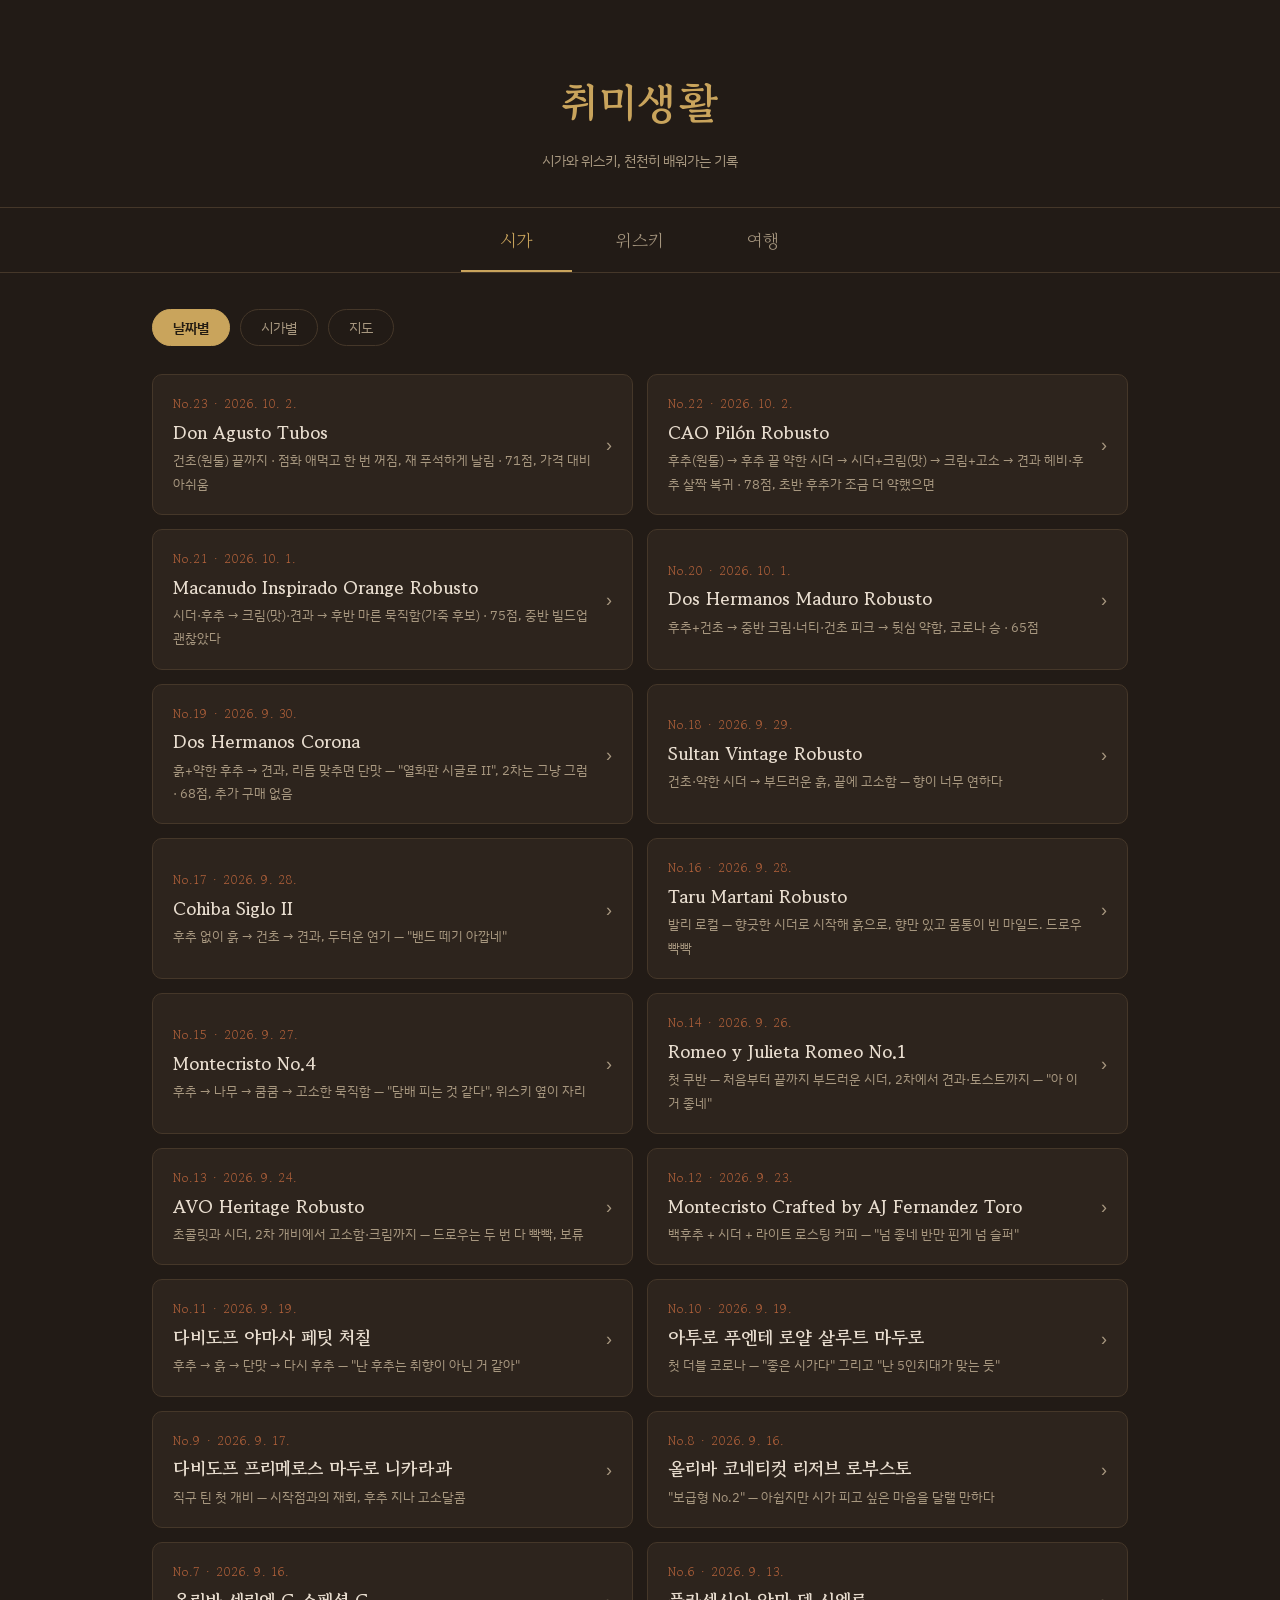
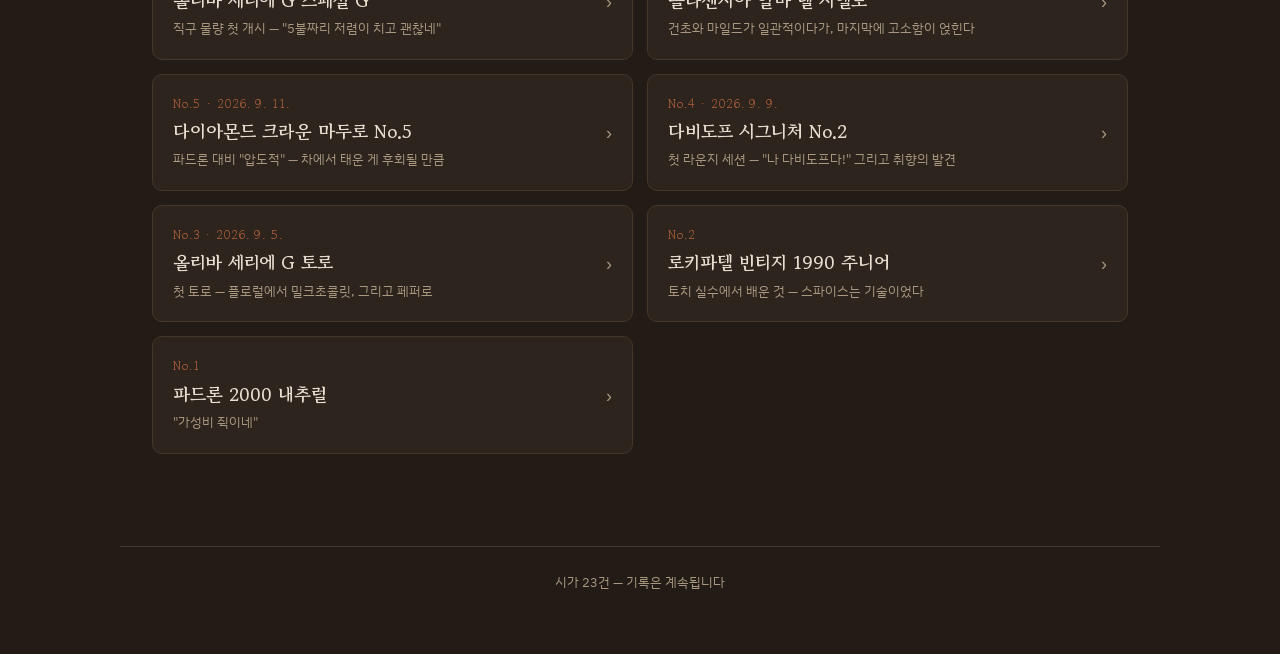
==== commit 1eb8437d: "hobby: No.23 정리 수정(도스 에르마노스 비교·시그니처 No.2), No.19·20 점수 추가, 지도 판정 코드 수정 Co-Authored-By: Claude Fable " ====
--- a/hobby/index.html
+++ b/hobby/index.html
@@ -60,7 +60,7 @@
       <div class="body">
         <div class="no">No.20 · 2026. 10. 1.</div>
         <h2>Dos Hermanos Maduro Robusto</h2>
-        <div class="sub">후추+건초 → 중반 크림·너티·건초 피크 → 뒷심 약함, 코로나 승</div>
+        <div class="sub">후추+건초 → 중반 크림·너티·건초 피크 → 뒷심 약함, 코로나 승 · 65점</div>
       </div>
       <div class="chev">›</div>
     </div>
@@ -68,7 +68,7 @@
       <div class="body">
         <div class="no">No.19 · 2026. 9. 30.</div>
         <h2>Dos Hermanos Corona</h2>
-        <div class="sub">흙+약한 후추 → 견과, 리듬 맞추면 단맛 — "열화판 시글로 II", 2차는 그냥 그럼 · 추가 구매 없음</div>
+        <div class="sub">흙+약한 후추 → 견과, 리듬 맞추면 단맛 — "열화판 시글로 II", 2차는 그냥 그럼 · 68점, 추가 구매 없음</div>
       </div>
       <div class="chev">›</div>
     </div>
@@ -496,7 +496,7 @@
     <div class="phase">마무리</div>
     <div class="quote">"건초 일관. 부드러운 연기 질감. 나쁘지 않긴 해. 아침에 카오 안폇으면 만족했을듯. 근데 2.4만원 짜리라기엔 좀.." · "이거 두껍고 길어서 더는 못치겠다. 적당히 끊어야지. 점수는 71점"</div>
     <p>14:37, 절반쯤에서 놓았다. 연기 질감은 부드럽고 건초는 끝까지 그대로였다. 전개는 없었다.</p>
-    <div class="lesson"><b>이 세션의 정리:</b> 노트는 처음부터 끝까지 건초 하나. 나쁘지 않지만 복합성이 없고, 연소·재 결합이 약해 구성 쪽에서 감점. 같은 날 아침 Pilón(78점) 뒤라 더 밋밋하게 느껴진 건 감안해야 하지만, 250,000 IDR이면 Dos Hermanos가 훨씬 낫다. 두껍고 길어서 한 번에 다 피우기도 부담. 재구매 없음.</div>
+    <div class="lesson"><b>이 세션의 정리:</b> 노트는 처음부터 끝까지 건초 하나. 나쁘지 않지만 복합성이 없고, 연소·재 결합이 약해 구성 쪽에서 감점. 같은 날 아침 Pilón(78점) 뒤라 더 밋밋하게 느껴진 건 감안해야 한다. 그래도 Dos Hermanos(코로나 68점·마두로 65점)보다는 낫다 — 건초가 튼튼하게 일관되는 게 Davidoff Signature No.2(No.4)와 비슷하고, 거기서 크림이 빠진 게 아쉬운 점. 두껍고 길어서 한 번에 다 피우기도 부담. 재구매 없음.</div>
   </div>
 </section>
 <section id="d-c22" class="detail hidden">
@@ -561,7 +561,7 @@
   <button class="back" onclick="closeDetail()">‹ 목록으로</button>
   <div class="d-no">SESSION No.20</div>
   <h2 class="d-title">Dos Hermanos Maduro Robusto</h2>
-  <div class="d-meta">2026. 10. 1. 10:00–10:54 (약 54분) · 발리 누사두아 웨스틴 테라스 · Dos Hermanos 공식 스토어(Bali Collection) 200,000 IDR (약 15,000원) · 로부스토 5×50 · 래퍼 "마두로" 표기(품종 미확인) / 바인더 미확인 / 필러 인도네시아(델리·브수키)+브라질 · 마일드~미디엄 · 네 번째 인도네시아 시가 · 아이스 아메리카노 페어링 · 완주</div>
+  <div class="d-meta">2026. 10. 1. 10:00–10:54 (약 54분) · 발리 누사두아 웨스틴 테라스 · Dos Hermanos 공식 스토어(Bali Collection) 200,000 IDR (약 15,000원) · 로부스토 5×50 · 래퍼 "마두로" 표기(품종 미확인) / 바인더 미확인 / 필러 인도네시아(델리·브수키)+브라질 · 마일드~미디엄 · 네 번째 인도네시아 시가 · 아이스 아메리카노 페어링 · 완주 · 65점</div>
   <div class="d-body">
     <img class="d-photo" src="img/c20-1.jpg" loading="lazy" alt="Dos Hermanos Maduro Robusto" onerror="this.style.display='none'">
     <dl class="blend"><dt>래퍼</dt><dd>마두로 표기 — 실제 색은 콜로라도 (품종 미확인)</dd><dt>바인더</dt><dd>미확인</dd><dt>필러</dt><dd>인도네시아(델리·브수키)·브라질 블렌드</dd></dl>
@@ -589,7 +589,7 @@
   <button class="back" onclick="closeDetail()">‹ 목록으로</button>
   <div class="d-no">SESSION No.19</div>
   <h2 class="d-title">Dos Hermanos Corona</h2>
-  <div class="d-meta">2026. 9. 30. 21:03–21:37 (약 34분) · 발리 누사두아 웨스틴 · Dos Hermanos 공식 스토어(Bali Collection) 150,000 IDR (약 11,000원) · 코로나 140×40 · 래퍼 북수마트라 델리 / 바인더 미확인 / 필러 인도네시아+브라질 · 미디엄 · 세 번째 인도네시아 시가 · 완주</div>
+  <div class="d-meta">2026. 9. 30. 21:03–21:37 (약 34분) · 발리 누사두아 웨스틴 · Dos Hermanos 공식 스토어(Bali Collection) 150,000 IDR (약 11,000원) · 코로나 140×40 · 래퍼 북수마트라 델리 / 바인더 미확인 / 필러 인도네시아+브라질 · 미디엄 · 세 번째 인도네시아 시가 · 완주 · 68점</div>
   <div class="d-body">
     <img class="d-photo" src="img/c19-1.jpg" loading="lazy" alt="Dos Hermanos Corona" onerror="this.style.display='none'">
     <dl class="blend"><dt>래퍼</dt><dd>인도네시아 북수마트라 델리</dd><dt>바인더</dt><dd>미확인</dd><dt>필러</dt><dd>인도네시아·브라질 블렌드</dd></dl>
@@ -1295,7 +1295,7 @@
  {id:'d-c14',no:14,name:'Romeo No.1',o:'cuba',x:2.5,y:1.5,v:2,note:'부드러운 시더·단맛·견과, 첫 쿠반 합격 (2차 확인)'},
  {id:'d-c15',no:15,name:'Montecristo No.4',o:'cuba',x:4,y:4.5,v:1,note:'후추·흙·에스프레소 — 위스키 옆 자리'},
  {id:'d-c16',no:16,name:'Taru Martani Robusto',o:'mix',x:1.5,y:2.5,v:0,note:'인도네시아 푸로 — 향만 있고 몸통 없음'},
- {id:'d-c23',no:23,name:'Don Agusto Tubos',o:'mix',x:2,y:1,v:3,note:'인도네시아 · 블렌드 미공개 — 건초 원툴, 점화·재 결합 약함, 71점'},
+ {id:'d-c23',no:23,name:'Don Agusto Tubos',o:'mix',x:2,y:1,v:0,note:'인도네시아 · 블렌드 미공개 — 건초 원툴(시그니처 No.2 결, 크림 없음), 점화·재 결합 약함, 71점'},
  {id:'d-c22',no:22,name:'CAO Pilón Robusto',o:'nic',x:4,y:2,v:2,note:'에콰도르 하바노 래퍼·니카라과 — 후추 → 시더+크림(맛) → 크림+고소 → 견과 헤비, 78점'},
  {id:'d-c21',no:21,name:'Macanudo Inspirado Orange Robusto',o:'mix',x:3,y:2,v:2,note:'온두라스 래퍼·3국 블렌드 — 시더·후추 → 크림(맛)·견과 → 후반 마른 묵직함(가죽 후보), 75점'},
  {id:'d-c20',no:20,name:'Dos Hermanos Maduro Robusto',o:'mix',x:2,y:2,v:1,note:'인도네시아·브라질 블렌드 — 후추+건초 → 중반 크림·너티·건초 피크 → 뒷심 약함, 코로나 승'},
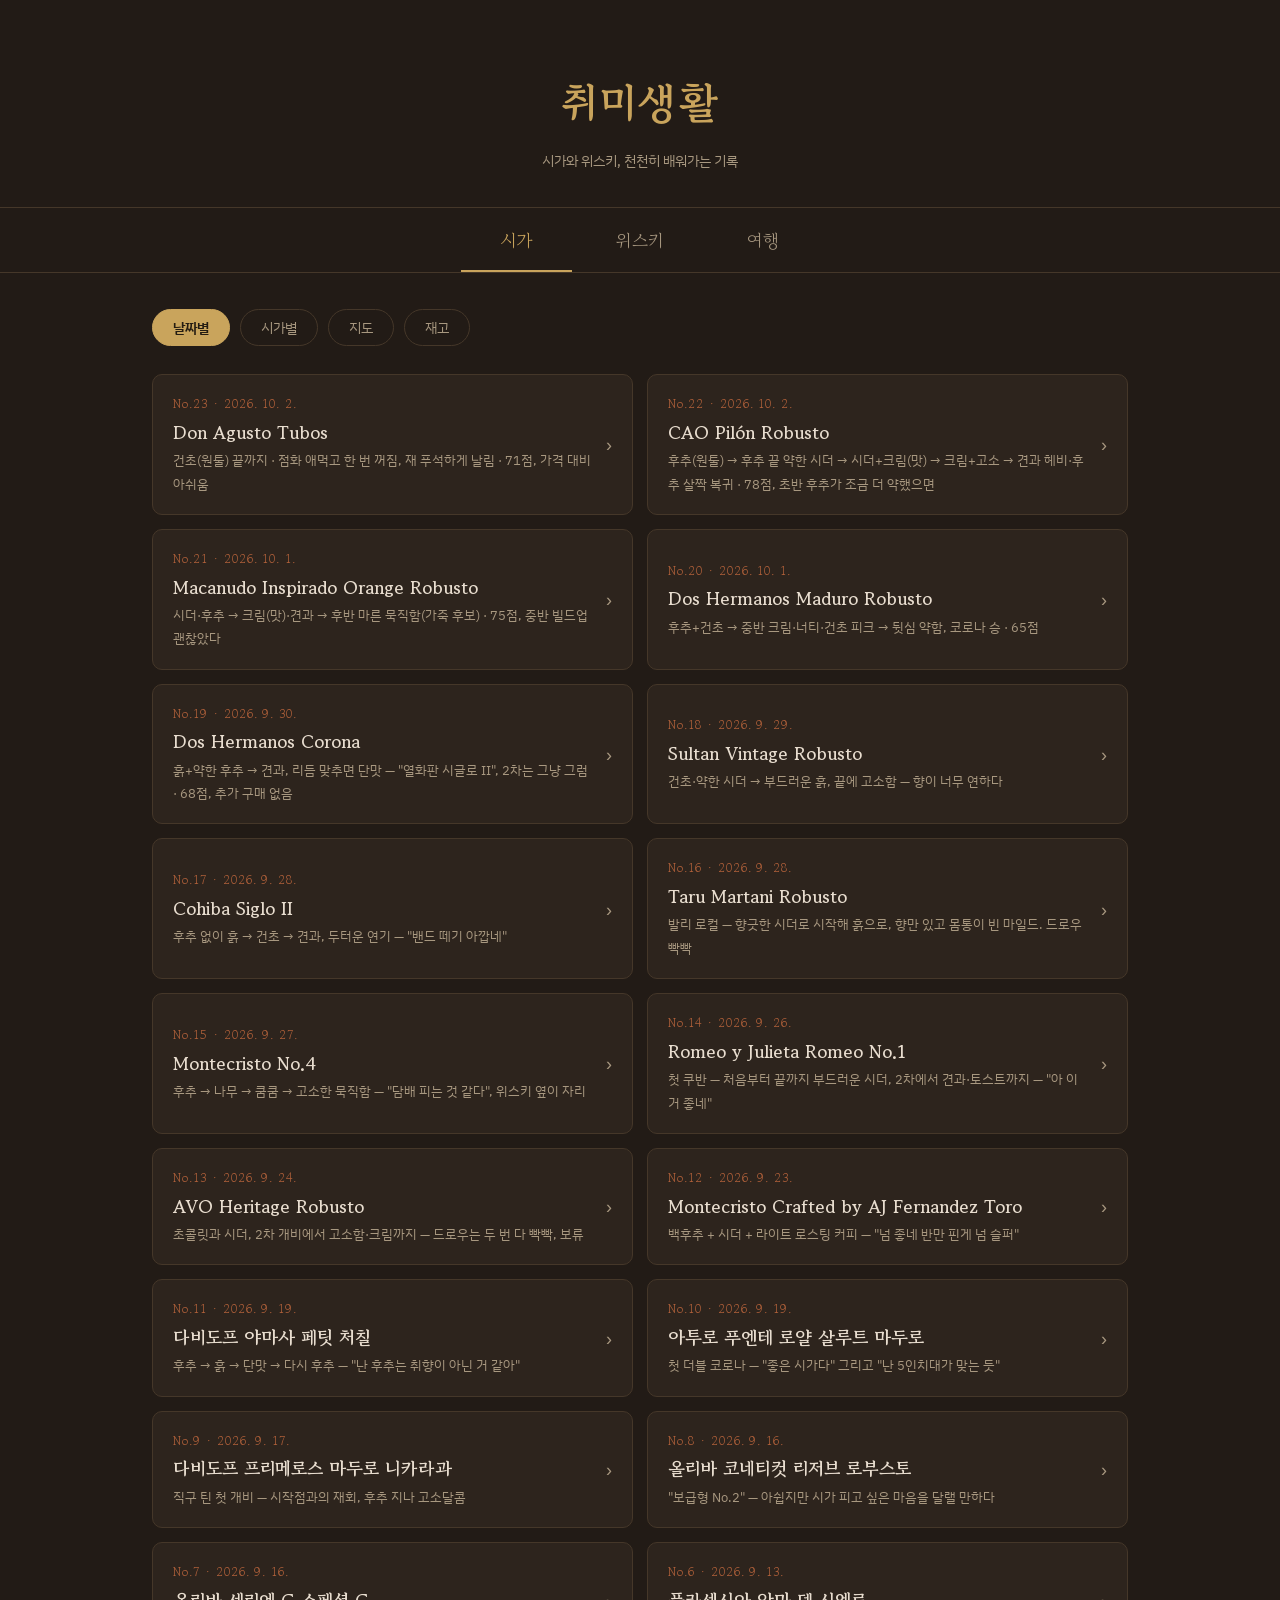
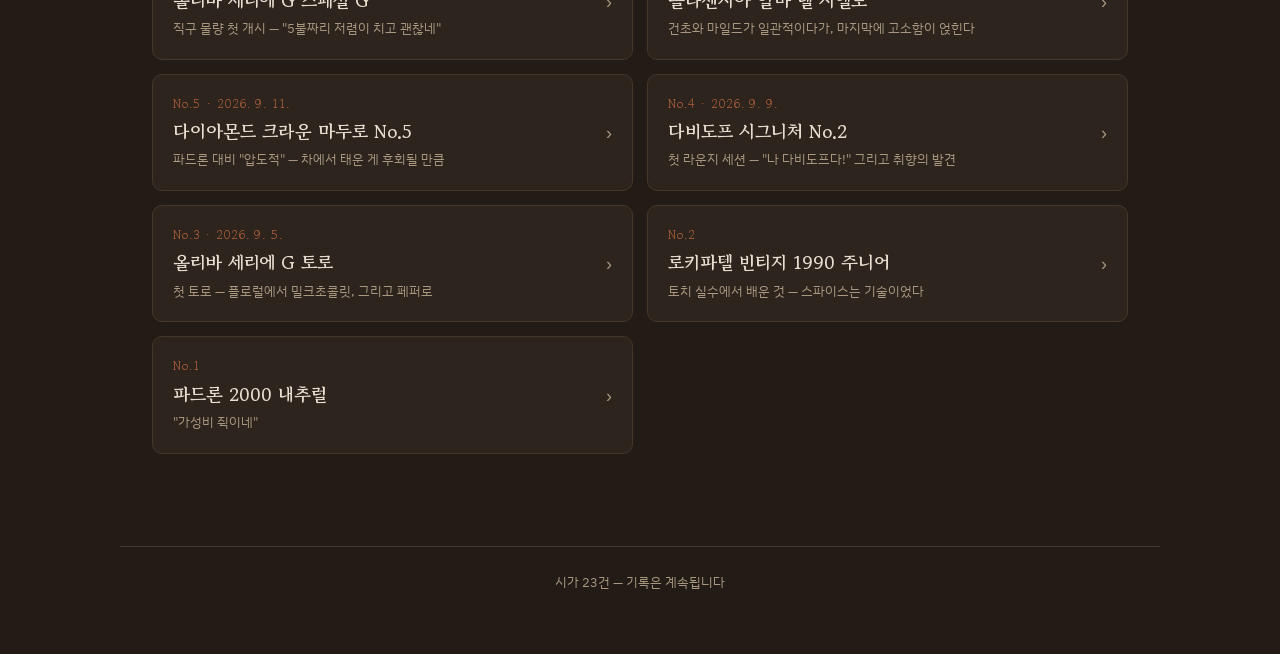
==== commit b26bd961: "hobby: 시가 재고 탭 추가 (inventory.json + GitHub 저장) Co-Authored-By: Claude Fable 5.1 <noreply@anthropic.c" ====
--- a/hobby/index.html
+++ b/hobby/index.html
@@ -28,6 +28,7 @@
     <button id="vDate" class="on" onclick="cigarView('date')">날짜별</button>
     <button id="vCigar" onclick="cigarView('cigar')">시가별</button>
     <button id="vMap" onclick="cigarView('map')">지도</button>
+    <button id="vInv" onclick="cigarView('inv')">재고</button>
   </div>
 
   <!-- 날짜별 보기 -->
@@ -466,8 +467,25 @@
     <svg id="cigarMap" viewBox="0 0 360 380" role="img" aria-label="시가 취향 지도"></svg>
     <div class="map-legend" id="mapLegend"></div>
   </div>
-  <div class="map-note">가로는 바디감(마일드 → 풀), 세로는 향의 결(위로 갈수록 시더·플로럴·건초의 밝은 결, 아래로 갈수록 흙·가죽·에스프레소의 묵직한 결). 색은 필러 산지. 테두리만 있는 점은 "취향 아님", 반만 찬 점은 "보류·자리용". 점을 누르면 상세로. 좌표는 세션 기록을 바탕으로 한 감각값이라 대략의 위치.</div>
+  <div class="map-note">가로는 강도(니코틴, 순함 → 셈 — 소매 강도 표기와 세션 체감 기준), 세로는 향의 결(위로 갈수록 시더·플로럴·건초의 밝은 결, 아래로 갈수록 흙·가죽·에스프레소의 묵직한 결). 색은 필러 산지. 테두리만 있는 점은 "취향 아님", 반만 찬 점은 "보류·자리용". 점을 누르면 상세로. 좌표는 세션 기록을 바탕으로 한 감각값이라 대략의 위치.</div>
   <table class="map-tbl" id="mapTable"></table>
+  </div>
+
+  <!-- 재고 보기 -->
+  <div id="viewInv" class="hidden">
+    <div class="inv-head">
+      <div class="inv-summary" id="invSummary"></div>
+      <div class="inv-status" id="invStatus"></div>
+    </div>
+    <div id="invSettings" class="inv-settings hidden">
+      <div class="nt-h">GitHub 저장 설정</div>
+      <p>이 페이지에서 바꾼 재고는 레포의 <code>hobby/inventory.json</code>에 바로 저장돼요. 저장하려면 GitHub 토큰이 필요해요 — 이 폰 브라우저에만 저장되고 페이지 코드엔 들어가지 않아요.</p>
+      <p>토큰 만들기: GitHub → Settings → Developer settings → Personal access tokens → <b>Fine-grained tokens</b> → Generate. Repository access는 <b>aesthetic-web만</b>, Permissions는 <b>Contents: Read and write</b> 하나만.</p>
+      <input id="invToken" type="password" placeholder="github_pat_…" autocomplete="off">
+      <div class="btns"><button class="pri" onclick="INV.saveToken()">저장</button><button onclick="document.getElementById('invSettings').classList.add('hidden')">닫기</button></div>
+    </div>
+    <div id="invList"></div>
+    <div class="map-note">숫자는 남은 개비. "−1 피움"을 누르면 바로 줄고 아래 최근 피움에 날짜가 남아요. 일수는 입고일부터 오늘까지.</div>
   </div>
 
 </section>
@@ -1276,42 +1294,46 @@
 <footer>시가 23건 — 기록은 계속됩니다</footer>
 
 <script src="shared.js"></script>
+<script src="inventory.js"></script>
 <script>
 var MAP_C_ORIGIN={cuba:['쿠바','#b98426'],nic:['니카라과','#3f8fc8'],dom:['도미니카','#c9557a'],mix:['혼합·기타','#7a9c3a']};
 var MAP_C_DATA=[
  {id:'d-c1',no:1,name:'Padrón 2000',o:'nic',x:3,y:3.5,v:2,note:'고소 → 코코아, 니카라과 퓨로'},
  {id:'d-c2',no:2,name:'RP Vintage 1990 Jr',o:'mix',x:2.5,y:3,v:1,note:'온두라스 랩퍼 · 니카·도미 필러 — 크림·단맛·가죽'},
- {id:'d-c3',no:3,name:'Oliva Serie G Toro',o:'nic',x:3,y:2.5,v:2,note:'플로럴 → 밀크초콜릿 → 페퍼·가죽'},
+ {id:'d-c3',no:3,name:'Oliva Serie G Toro',o:'nic',x:2.5,y:2.5,v:2,note:'플로럴 → 밀크초콜릿 → 페퍼·가죽'},
  {id:'d-c4',no:4,name:'Davidoff Signature No.2',o:'dom',x:1.5,y:1.5,v:2,note:'건초·크림·바닐라, 정제된 일직선'},
- {id:'d-c5',no:5,name:'Diamond Crown Maduro No.5',o:'dom',x:3,y:3.5,v:2,note:'너트·우유크림·페퍼, "압도적"'},
- {id:'d-c6',no:6,name:'Plasencia Alma del Cielo',o:'nic',x:2,y:2,v:2,note:'건초·마일드, 끝에 고소함'},
- {id:'d-c7',no:7,name:'Oliva Special G',o:'nic',x:2.5,y:3,v:0,note:'세리에 G 숏 — 밋밋, 취향 아님'},
+ {id:'d-c5',no:5,name:'Diamond Crown Maduro No.5',o:'dom',x:2.5,y:3.5,v:2,note:'너트·우유크림·페퍼, "압도적"'},
+ {id:'d-c6',no:6,name:'Plasencia Alma del Cielo',o:'nic',x:2.5,y:2,v:2,note:'건초·마일드, 끝에 고소함'},
+ {id:'d-c7',no:7,name:'Oliva Special G',o:'nic',x:2,y:3,v:0,note:'세리에 G 숏 — 밋밋, 취향 아님'},
  {id:'d-c8',no:8,name:'Oliva Connecticut Reserve',o:'nic',x:1.5,y:2,v:1,note:'건초·크림, "보급형 No.2"'},
- {id:'d-c9',no:9,name:'Davidoff Primeros Maduro Nic.',o:'nic',x:3,y:3.5,v:2,note:'후추 → 고소달콤, 데일리 숏'},
- {id:'d-c10',no:10,name:'Fuente Royal Salute Maduro',o:'dom',x:2,y:3,v:1,note:'초콜릿·건초, 순한 마두로 — 라운지 자리용'},
- {id:'d-c11',no:11,name:'Davidoff Yamasá',o:'mix',x:4,y:4.5,v:0,note:'니카·도미 필러 — 긴 후추·흙'},
- {id:'d-c12',no:12,name:'Montecristo AJ Fernandez',o:'nic',x:3,y:1.5,v:2,note:'시더·라이트 커피·백후추, 니카·온두라스 필러'},
- {id:'d-c13',no:13,name:'AVO Heritage',o:'dom',x:3,y:2.5,v:1,note:'후추·시더 → 고소·크림 — 드로우 두 번 다 빡빡, 보류'},
+ {id:'d-c9',no:9,name:'Davidoff Primeros Maduro Nic.',o:'nic',x:2.5,y:3.5,v:2,note:'후추 → 고소달콤, 데일리 숏'},
+ {id:'d-c10',no:10,name:'Fuente Royal Salute Maduro',o:'dom',x:2.5,y:3,v:1,note:'초콜릿·건초, 순한 마두로 — 라운지 자리용'},
+ {id:'d-c11',no:11,name:'Davidoff Yamasá',o:'mix',x:3.5,y:4.5,v:0,note:'니카·도미 필러 — 긴 후추·흙'},
+ {id:'d-c12',no:12,name:'Montecristo AJ Fernandez',o:'nic',x:3.5,y:1.5,v:2,note:'시더·라이트 커피·백후추, 니카·온두라스 필러'},
+ {id:'d-c13',no:13,name:'AVO Heritage',o:'dom',x:3.5,y:2.5,v:1,note:'후추·시더 → 고소·크림 — 드로우 두 번 다 빡빡, 보류'},
  {id:'d-c14',no:14,name:'Romeo No.1',o:'cuba',x:2.5,y:1.5,v:2,note:'부드러운 시더·단맛·견과, 첫 쿠반 합격 (2차 확인)'},
- {id:'d-c15',no:15,name:'Montecristo No.4',o:'cuba',x:4,y:4.5,v:1,note:'후추·흙·에스프레소 — 위스키 옆 자리'},
+ {id:'d-c15',no:15,name:'Montecristo No.4',o:'cuba',x:3,y:4.5,v:1,note:'후추·흙·에스프레소 — 위스키 옆 자리'},
  {id:'d-c16',no:16,name:'Taru Martani Robusto',o:'mix',x:1.5,y:2.5,v:0,note:'인도네시아 푸로 — 향만 있고 몸통 없음'},
  {id:'d-c23',no:23,name:'Don Agusto Tubos',o:'mix',x:2,y:1,v:0,note:'인도네시아 · 블렌드 미공개 — 건초 원툴(시그니처 No.2 결, 크림 없음), 점화·재 결합 약함, 71점'},
- {id:'d-c22',no:22,name:'CAO Pilón Robusto',o:'nic',x:4,y:2,v:2,note:'에콰도르 하바노 래퍼·니카라과 — 후추 → 시더+크림(맛) → 크림+고소 → 견과 헤비, 78점'},
- {id:'d-c21',no:21,name:'Macanudo Inspirado Orange Robusto',o:'mix',x:3,y:2,v:2,note:'온두라스 래퍼·3국 블렌드 — 시더·후추 → 크림(맛)·견과 → 후반 마른 묵직함(가죽 후보), 75점'},
+ {id:'d-c22',no:22,name:'CAO Pilón Robusto',o:'nic',x:3,y:2,v:2,note:'에콰도르 하바노 래퍼·니카라과 — 후추 → 시더+크림(맛) → 크림+고소 → 견과 헤비, 78점'},
+ {id:'d-c21',no:21,name:'Macanudo Inspirado Orange Robusto',o:'mix',x:2.5,y:2,v:2,note:'온두라스 래퍼·3국 블렌드 — 시더·후추 → 크림(맛)·견과 → 후반 마른 묵직함(가죽 후보), 75점'},
  {id:'d-c20',no:20,name:'Dos Hermanos Maduro Robusto',o:'mix',x:2,y:2,v:1,note:'인도네시아·브라질 블렌드 — 후추+건초 → 중반 크림·너티·건초 피크 → 뒷심 약함, 코로나 승'},
  {id:'d-c19',no:19,name:'Dos Hermanos Corona',o:'mix',x:2.5,y:3.5,v:0,note:'인도네시아·브라질 블렌드 — 흙+약한 후추 → 견과, 열화판 시글로 II — 2차는 그냥 그럼, 추가 구매 없음'},
  {id:'d-c18',no:18,name:'Sultan Vintage Robusto',o:'mix',x:1.5,y:3,v:0,note:'인도네시아 푸로 — 부드러운 흙, 향이 연함, 피니시 고소'},
  {id:'d-c17',no:17,name:'Cohiba Siglo II',o:'cuba',x:3,y:3,v:2,note:'건초 → 견과, 두터운 크림 질감'}
 ];
-function buildCigarMap(){buildMap({svg:'cigarMap',legend:'mapLegend',table:'mapTable',data:MAP_C_DATA,origin:MAP_C_ORIGIN,xl:'마일드',xr:'풀',xt:'바디감 →',yt:'밝은 결 (시더·플로럴·건초)',yb:'묵직한 결 (흙·가죽·에스프레소)',col:'필러 산지'});}
+function buildCigarMap(){buildMap({svg:'cigarMap',legend:'mapLegend',table:'mapTable',data:MAP_C_DATA,origin:MAP_C_ORIGIN,xl:'순함',xr:'셈',xt:'강도(니코틴) →',yt:'밝은 결 (시더·플로럴·건초)',yb:'묵직한 결 (흙·가죽·에스프레소)',col:'필러 산지'});}
 function cigarView(v){
   document.getElementById('viewDate').classList.toggle('hidden', v!=='date');
   document.getElementById('viewCigar').classList.toggle('hidden', v!=='cigar');
   document.getElementById('viewMap').classList.toggle('hidden', v!=='map');
+  document.getElementById('viewInv').classList.toggle('hidden', v!=='inv');
   document.getElementById('vDate').classList.toggle('on', v==='date');
   document.getElementById('vCigar').classList.toggle('on', v==='cigar');
   document.getElementById('vMap').classList.toggle('on', v==='map');
+  document.getElementById('vInv').classList.toggle('on', v==='inv');
   if(v==='map') buildCigarMap();
+  if(v==='inv') INV.load();
 }
 </script>
 
--- a/hobby/shared.css
+++ b/hobby/shared.css
@@ -301,6 +301,47 @@
   .gallery{display:grid;grid-template-columns:1fr 1fr;gap:6px;margin:0 0 18px;}
   .gallery img{width:100%;aspect-ratio:1;object-fit:cover;border-radius:8px;border:1px solid var(--line);display:block;}
   .gallery img:first-child{grid-column:1/-1;aspect-ratio:4/3;}
+
+  /* 재고 */
+  .inv-head{display:flex;justify-content:space-between;align-items:baseline;gap:10px;flex-wrap:wrap;margin-bottom:12px;}
+  .inv-summary{font-family:'Gowun Batang',serif;font-size:18px;color:var(--gold);}
+  .inv-summary b{font-size:24px;}
+  .inv-summary small{color:var(--ink-dim);font-size:12px;font-family:'IBM Plex Sans KR',sans-serif;margin-left:6px;}
+  .inv-status{font-size:12px;color:var(--ink-dim);}
+  .inv-status.ok{color:#7a9c3a;}
+  .inv-status.warn{color:var(--gold);}
+  .inv-status.err{color:var(--ember);}
+  .inv-top{display:flex;justify-content:space-between;gap:8px;margin-bottom:12px;}
+  .inv-top button{padding:7px 14px;border-radius:20px;border:1px solid var(--line);background:none;color:var(--ink-dim);font-size:13px;font-family:inherit;cursor:pointer;}
+  .inv-top .inv-add{color:var(--gold);border-color:var(--gold);}
+  .inv-card{background:var(--panel);border:1px solid var(--line);border-radius:10px;padding:14px 14px 14px 16px;margin-bottom:10px;display:flex;align-items:center;gap:12px;}
+  .inv-card.out{opacity:.45;}
+  .inv-qty{font-family:'Gowun Batang',serif;font-size:30px;font-weight:700;color:var(--gold);min-width:38px;text-align:center;line-height:1;}
+  .inv-body{flex:1;min-width:0;}
+  .inv-body h3{font-family:'Gowun Batang',serif;font-size:15px;color:var(--ink);line-height:1.35;}
+  .inv-sub{color:var(--ink-dim);font-size:12px;margin-top:2px;}
+  .inv-memo{color:var(--ink-dim);font-size:11.5px;margin-top:1px;overflow:hidden;text-overflow:ellipsis;white-space:nowrap;}
+  .inv-act{display:flex;flex-direction:column;gap:6px;flex-shrink:0;align-items:stretch;}
+  .inv-act button{font-family:inherit;cursor:pointer;border-radius:16px;border:1px solid var(--line);background:none;color:var(--ink-dim);font-size:12px;padding:5px 10px;-webkit-tap-highlight-color:transparent;}
+  .inv-act button.smoke{background:var(--gold);border-color:var(--gold);color:#241c12;font-weight:600;font-size:13px;padding:7px 12px;}
+  .inv-act button:disabled{opacity:.4;cursor:default;}
+  .inv-act .mini{display:flex;gap:4px;}
+  .inv-act .mini button{flex:1;padding:4px 8px;font-size:11.5px;white-space:nowrap;}
+  .inv-form,.inv-settings{background:var(--panel-deep);border:1px solid var(--gold);border-radius:10px;padding:14px 16px;margin-bottom:12px;}
+  .inv-settings p{font-size:12.5px;color:var(--ink-dim);margin:0 0 8px;line-height:1.6;}
+  .inv-settings code{color:var(--gold);}
+  .inv-form label{display:block;font-size:12px;color:var(--ink-dim);margin-bottom:8px;}
+  .inv-form .row{display:flex;gap:10px;}
+  .inv-form .row label{flex:1;}
+  .inv-form input,.inv-settings input{display:block;width:100%;margin-top:3px;padding:8px 10px;border-radius:8px;border:1px solid var(--line);background:var(--panel);color:var(--ink);font-family:inherit;font-size:14px;}
+  .inv-form .btns,.inv-settings .btns{display:flex;gap:8px;margin-top:10px;}
+  .inv-form .btns button,.inv-settings .btns button{padding:7px 16px;border-radius:20px;border:1px solid var(--line);background:none;color:var(--ink-dim);font-size:13px;font-family:inherit;cursor:pointer;}
+  .inv-form .btns .pri,.inv-settings .btns .pri{background:var(--gold);border-color:var(--gold);color:#241c12;font-weight:600;}
+  .inv-form .btns .danger{color:var(--ember);border-color:var(--ember);margin-left:auto;}
+  .inv-log{margin-top:18px;font-size:12.5px;color:var(--ink-dim);}
+  .inv-log .nt-h{font-family:'Gowun Batang',serif;color:var(--gold);font-size:13px;margin-bottom:6px;}
+  .inv-log div span{display:inline-block;width:92px;color:var(--ink-dim);}
+  .inv-log div{color:var(--ink);padding:2px 0;border-bottom:1px dashed var(--line);}
 
   /* ===== 데스크톱 (≥760px) — 모바일 레이아웃은 그대로, 넓은 화면만 보정 ===== */
   @media (min-width:760px){
@@ -349,6 +390,10 @@
     .gallery{grid-template-columns:1fr 1fr 1fr;gap:8px;}
     .gallery img:first-child{grid-column:1/-1;aspect-ratio:16/9;}
     footer{max-width:920px;margin:56px auto 0;padding:24px 32px 0;font-size:13px;}
+    #invList{max-width:760px;margin:0 auto;}
+    .inv-card{padding:16px 18px;}
+    .inv-body h3{font-size:16px;}
+    .inv-act button.smoke:hover{filter:brightness(1.08);}
   }
   @media (min-width:1100px){
     main,footer{max-width:1040px;}
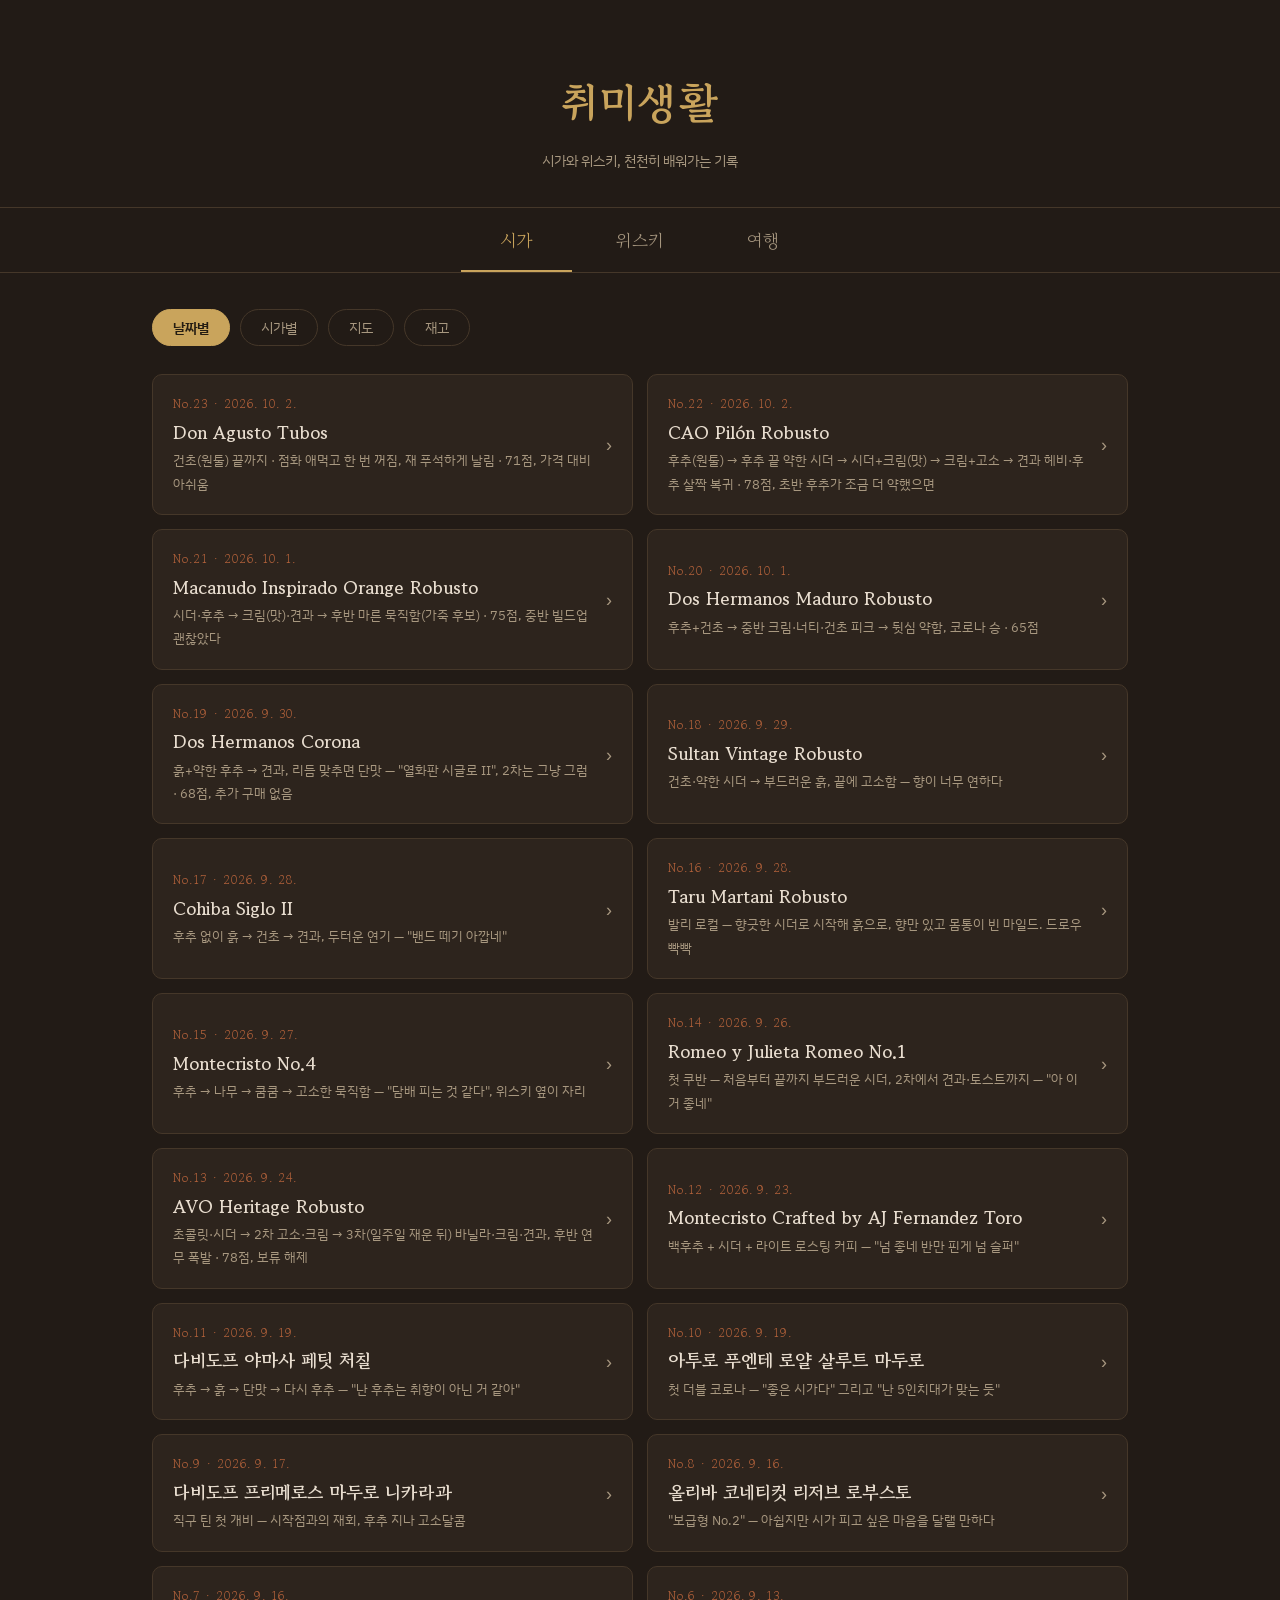
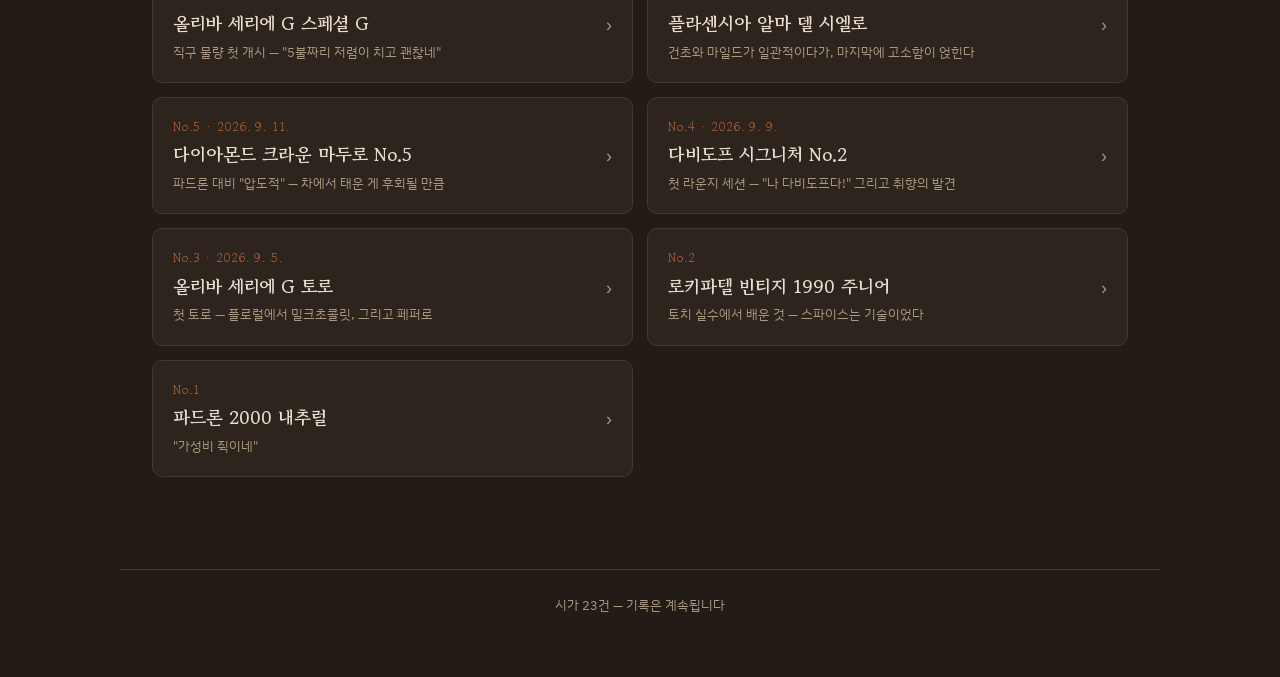
==== commit 8af7ce61: "hobby: No.13 AVO Heritage 3차 추가 발견사항(78점), 재고 AVO 2 Co-Authored-By: Claude Fable 5.1 <noreply@anthro" ====
--- a/hobby/index.html
+++ b/hobby/index.html
@@ -117,7 +117,7 @@
       <div class="body">
         <div class="no">No.13 · 2026. 9. 24.</div>
         <h2>AVO Heritage Robusto</h2>
-        <div class="sub">초콜릿과 시더, 2차 개비에서 고소함·크림까지 — 드로우는 두 번 다 빡빡, 보류</div>
+        <div class="sub">초콜릿·시더 → 2차 고소·크림 → 3차(일주일 재운 뒤) 바닐라·크림·견과, 후반 연무 폭발 · 78점, 보류 해제</div>
       </div>
       <div class="chev">›</div>
     </div>
@@ -485,7 +485,7 @@
       <div class="btns"><button class="pri" onclick="INV.saveToken()">저장</button><button onclick="document.getElementById('invSettings').classList.add('hidden')">닫기</button></div>
     </div>
     <div id="invList"></div>
-    <div class="map-note">숫자는 남은 개비. "−1 피움"을 누르면 바로 줄고 아래 최근 피움에 날짜가 남아요. 일수는 입고일부터 오늘까지.</div>
+    <div class="map-note">숫자는 남은 개비. "−1 피움"을 누르면 바로 줄고 아래 최근 피움에 날짜가 남아요. 0이 되면 목록에서 사라져요. 일수는 입고일부터 오늘까지.</div>
   </div>
 
 </section>
@@ -858,7 +858,7 @@
   <div class="d-body">
     <img class="d-photo" src="img/c13-1.jpg" loading="lazy" alt="AVO Heritage Robusto" onerror="this.style.display='none'">
     <dl class="blend"><dt>래퍼</dt><dd>에콰도르 선그로운</dd><dt>바인더</dt><dd>도미니카</dd><dt>필러</dt><dd>도미니카 5종</dd></dl>
-    <div class="notes"><div class="nt-h">경험 가능한 노트</div><ul><li class="on"><i></i>시더 <small>두 개비 다, 레트로헤일</small></li><li class="on"><i></i>초콜릿 <small>1차</small></li><li class="on"><i></i>후추 <small>초반, 2차에서 뚜렷</small></li><li class="on"><i></i>단맛 <small>1차 초반</small></li><li class="on"><i></i>고소 (기름진) <small>2차</small></li><li class="on"><i></i>크림 <small>2차</small></li><li><i></i>카라멜 <small>두 번 다 못 잡음</small></li><li><i></i>가죽</li><li><i></i>흙</li></ul><div class="nt-key"><i class="on"></i>잡음 <i class="half"></i>긴가민가 <i></i>못 잡음·없었음</div></div>
+    <div class="notes"><div class="nt-h">경험 가능한 노트</div><ul><li class="on"><i></i>시더 <small>두 개비 다, 레트로헤일</small></li><li class="on"><i></i>초콜릿 <small>1차</small></li><li class="on"><i></i>후추 <small>초반, 2차에서 뚜렷</small></li><li class="on"><i></i>단맛 <small>1차 초반</small></li><li class="on"><i></i>고소 (기름진) <small>2차</small></li><li class="on"><i></i>크림 <small>2·3차</small></li><li class="on"><i></i>바닐라 <small>3차</small></li><li class="on"><i></i>견과 <small>3차</small></li><li><i></i>카라멜 <small>두 번 다 못 잡음</small></li><li><i></i>가죽</li><li><i></i>흙</li></ul><div class="nt-key"><i class="on"></i>잡음 <i class="half"></i>긴가민가 <i></i>못 잡음·없었음</div></div>
     <div class="sec-h">첫 경험 후기<small>2026. 9. 24.</small></div>
     <p>2차 직구 물량 중 두 번째로 뜯은 개비. 어제 몬테크리스토 AJ(No.12)에 이어 도착 이틀째 세션이다. AVO는 피아니스트 Avo Uvezian의 브랜드였지만 1990년대에 Davidoff(Oettinger Davidoff)가 인수했고, 블렌더도 Davidoff 시가를 만든 Hendrik Kelner다 — 시그니처 No.2, 프리메로스, 야마사와 같은 집안. Heritage는 AVO 라인 중 강한 축으로 나온 블렌드로, 랩퍼는 2009년 Compañero에 쓰인 에콰도르 선그로운 잎을 그대로 쓴다.</p>
 
@@ -900,6 +900,17 @@
     <div class="quote">"맛 향은 괜찮은데 드로우가 아쉽다. 얜 나머지 3개에서 극적인 발전 없으면 탈락"</div>
     <p>바디감 얘기도 정리됐다. 바디(입 안 무게감·연기 질감), 스트렝스(니코틴 세기), 플레이버(향의 강도)는 다른 것 — 아보 헤리티지는 스트렝스 높고 바디 미디엄이라 "풀"인데 부드럽게 느껴진다. 본인은 스트렝스 있는 쪽을 좋아한다고 확인.</p>
     <div class="lesson"><b>두 번째 개비의 정리:</b> 드로우가 풀린 상태에서 <b>후추·시더 → 기름진 고소함 → 크림</b>까지 확인 — 지난번 못 잡은 것 중 크림은 채웠고 카라멜은 아직. 다만 드로우는 두 번 다 빡빡했고 피울수록 막혀서 개비가 아니라 팩 문제로 본다. 판정은 여전히 <b>보류</b>: 남은 3개비는 습도를 65%로 낮추거나 보베다 없이 일주일 둔 뒤 피워서, AVO가 안 맞는 건지 이 팩이 안 맞는 건지 가른 뒤 탈락 여부 결정.</div>
+    <div class="sec-h">추가 발견사항<small>세 번째 개비 · 2026. 10. 4.</small></div>
+    <p>락앤락에 보베다를 빼고 일주일 둔 뒤 피운 개비. 통 안 습도는 65%로 자리 잡은 상태였다. 사진 없이 메모로만 남긴 세션.</p>
+    <div class="quote">"오늘 AVO 왜케 맛있냐"</div>
+    <p>첫 반응이 이거였다. 지난 두 번은 "맛은 괜찮은데 드로우가"로 시작했는데, 이번엔 맛부터 나왔다.</p>
+    <div class="quote">"바닐라 크림 견과가 고소하다"</div>
+    <p>바닐라는 세 번 중 처음 잡힌 노트. 크림은 2차에서 잡았던 걸 다시 확인했고, 그 위에 견과의 고소함이 붙었다. 오렌지(No.21)에서 마음에 들었던 크림-견과 연결이 여기서도 나온 셈. 카라멜은 이번에도 따로 꼽지는 않았다.</p>
+    <div class="quote">"첨 불붙일 때 보니 가운데가 푹 들어가 있더라고"</div>
+    <p>푸트 가운데가 꺼져 있는 건 번치 가운데가 덜 찼거나 당겨진 롤 쪽 문제. 두 번 연속 드로우가 조였던 게 이것과 연결될 수 있는데, 확실하진 않다. 이번 개비는 초반 드로우는 정상이었고 뒤로 가며 조금 뻑뻑해지는 2차와 같은 패턴 — 재워도 안 바뀌는 걸 보면 이 팩의 특징으로 보는 게 맞겠다. 번라인은 괜찮았다.</p>
+    <div class="quote">"후반인데 연무량 터지면서 고소·후추·약한 크림 포텐 터지네"</div>
+    <p>이번 세션의 피크는 후반이었다. 1차는 후반에 시더가 세지고 화해졌고, 2차는 드로우가 막히며 힘이 빠졌는데, 이번엔 연무가 확 늘면서 고소함 위에 약한 후추와 크림이 같이 올라왔다. 배송 직후 과습이 빠진 영향이 제일 커 보인다.</p>
+    <div class="lesson"><b>세 번째 개비의 정리:</b> 보류 해제, <b>78점</b>. 두 번 못 봤던 이 시가의 제 모습이 이번에 나왔다 — 바닐라·크림·견과에 후반 고소+후추+크림. 드로우가 뒤로 가며 조이는 건 재워도 그대로라 팩의 특징으로 두고, 롤이 가운데 꺼진 것도 같이 메모. 배송 직후 직구 시가는 <b>보베다 없이 일주일 두는 게</b> 효과 있다는 걸 확인. 남은 2개비는 노바라 휴미더 69%로 옮긴 뒤 비교.</div>
   </div>
 </section>
 
@@ -1310,7 +1321,7 @@
  {id:'d-c10',no:10,name:'Fuente Royal Salute Maduro',o:'dom',x:2.5,y:3,v:1,note:'초콜릿·건초, 순한 마두로 — 라운지 자리용'},
  {id:'d-c11',no:11,name:'Davidoff Yamasá',o:'mix',x:3.5,y:4.5,v:0,note:'니카·도미 필러 — 긴 후추·흙'},
  {id:'d-c12',no:12,name:'Montecristo AJ Fernandez',o:'nic',x:3.5,y:1.5,v:2,note:'시더·라이트 커피·백후추, 니카·온두라스 필러'},
- {id:'d-c13',no:13,name:'AVO Heritage',o:'dom',x:3.5,y:2.5,v:1,note:'후추·시더 → 고소·크림 — 드로우 두 번 다 빡빡, 보류'},
+ {id:'d-c13',no:13,name:'AVO Heritage',o:'dom',x:3.5,y:2.5,v:2,note:'후추·시더 → 고소·크림 → 재운 뒤 바닐라·크림·견과, 78점 — 드로우는 특징'},
  {id:'d-c14',no:14,name:'Romeo No.1',o:'cuba',x:2.5,y:1.5,v:2,note:'부드러운 시더·단맛·견과, 첫 쿠반 합격 (2차 확인)'},
  {id:'d-c15',no:15,name:'Montecristo No.4',o:'cuba',x:3,y:4.5,v:1,note:'후추·흙·에스프레소 — 위스키 옆 자리'},
  {id:'d-c16',no:16,name:'Taru Martani Robusto',o:'mix',x:1.5,y:2.5,v:0,note:'인도네시아 푸로 — 향만 있고 몸통 없음'},
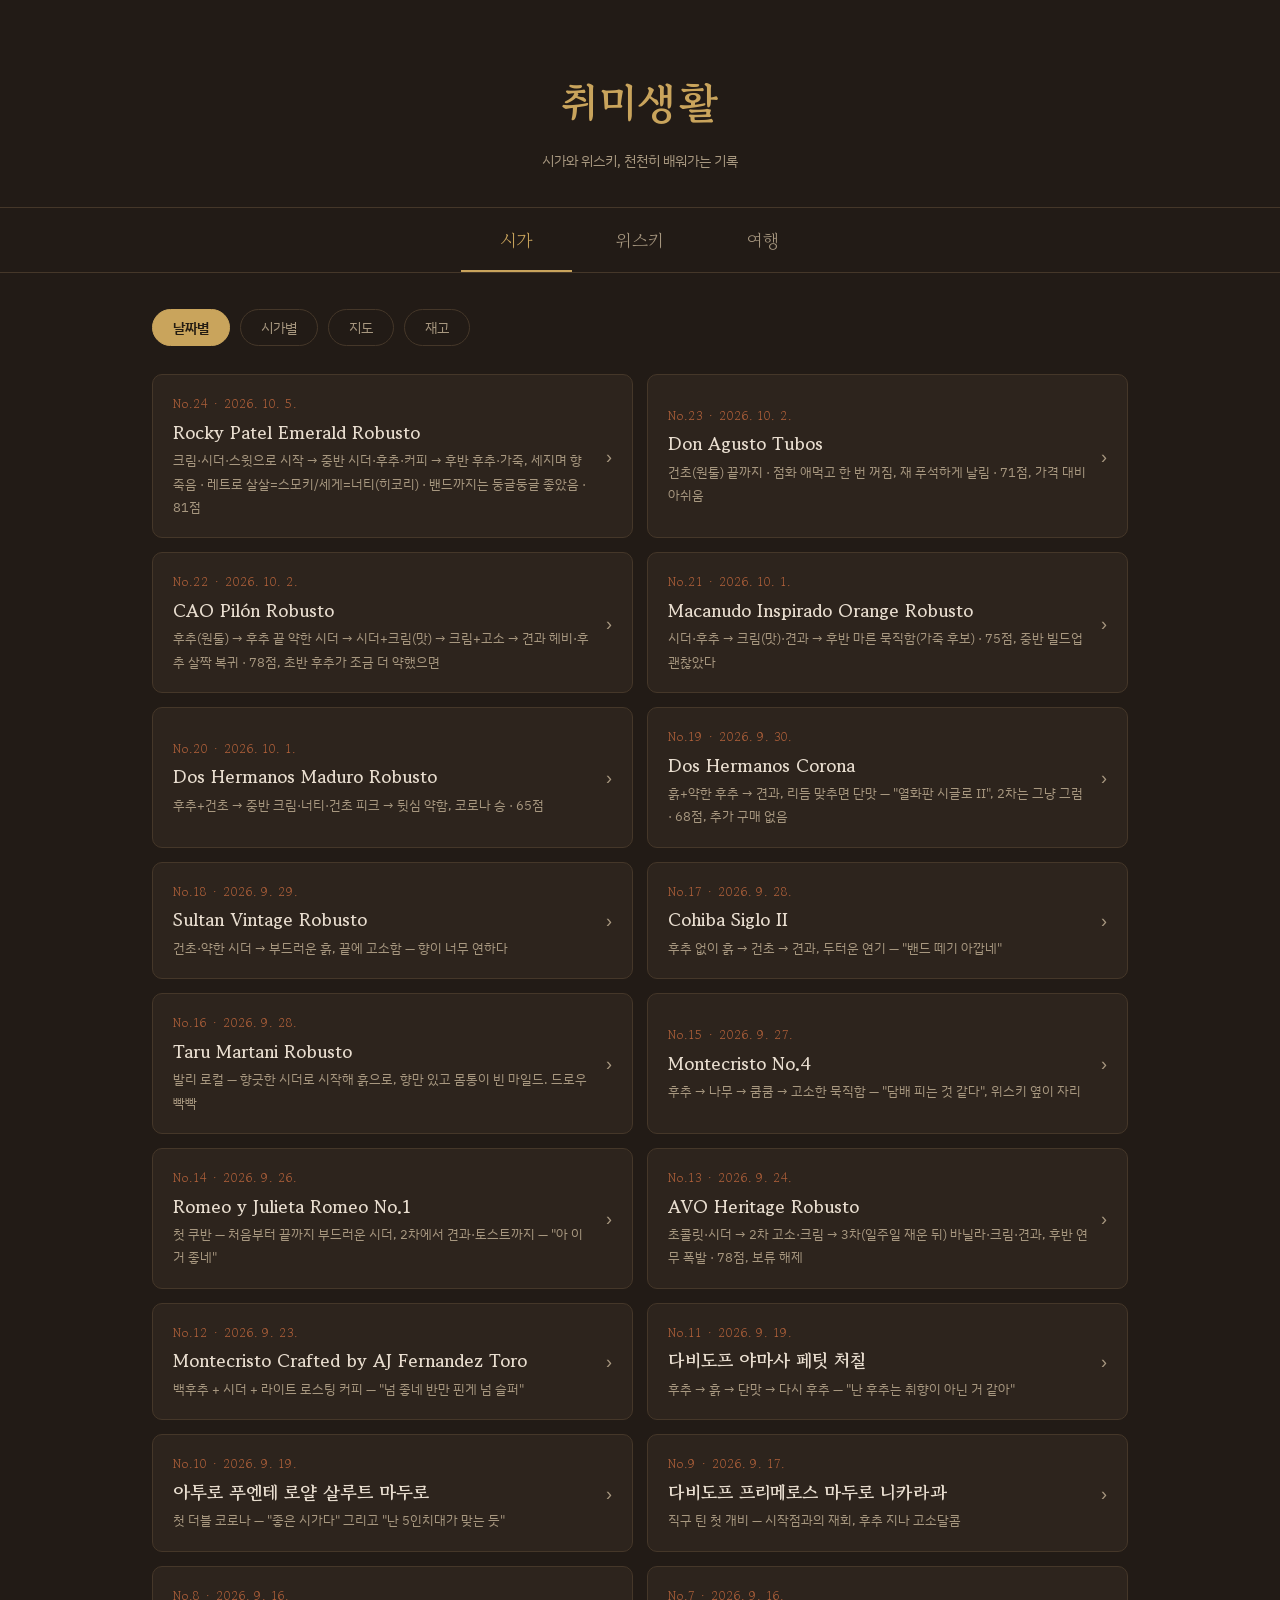
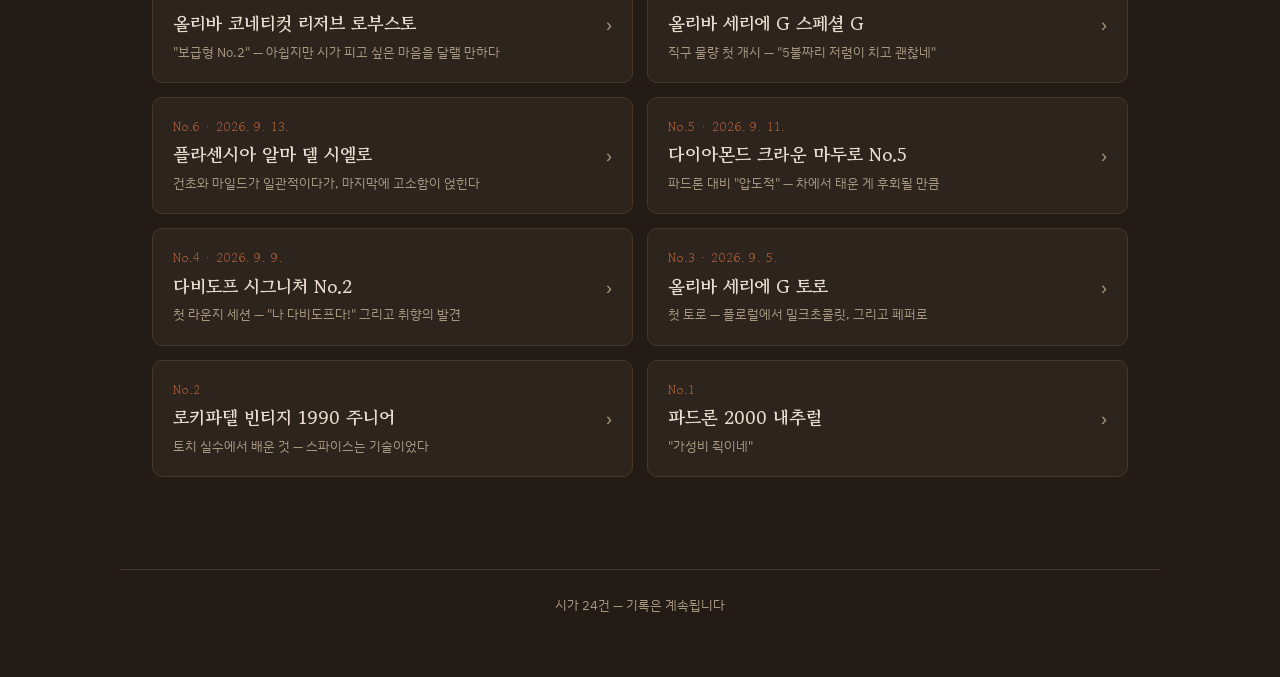
==== commit 7087a1cd: "hobby: No.24 Rocky Patel Emerald Robusto (81점), 재고 정리 Co-Authored-By: Claude Fable 5.1 <noreply@anth" ====
--- a/hobby/index.html
+++ b/hobby/index.html
@@ -33,6 +33,14 @@
 
   <!-- 날짜별 보기 -->
   <div id="viewDate">
+    <div class="list-card" onclick="openDetail('d-c24')">
+      <div class="body">
+        <div class="no">No.24 · 2026. 10. 5.</div>
+        <h2>Rocky Patel Emerald Robusto</h2>
+        <div class="sub">크림·시더·스윗으로 시작 → 중반 시더·후추·커피 → 후반 후추·가죽, 세지며 향 죽음 · 레트로 살살=스모키/세게=너티(히코리) · 밴드까지는 둥글둥글 좋았음 · 81점</div>
+      </div>
+      <div class="chev">›</div>
+    </div>
     <div class="list-card" onclick="openDetail('d-c23')">
       <div class="body">
         <div class="no">No.23 · 2026. 10. 2.</div>
@@ -261,6 +269,14 @@
     </div>
     <div class="whisky-group">
       <h2 class="grp">로키파텔<small>Rocky Patel</small></h2>
+      <div class="list-card" onclick="openDetail('d-c24')">
+        <div class="body">
+          <div class="no">No.24</div>
+          <h2>Emerald Robusto</h2>
+          <div class="sub">5.5×50 박스프레스 · 에콰도르 하바노 · 미국 직구 3차</div>
+        </div>
+        <div class="chev">›</div>
+      </div>
       <div class="list-card" onclick="openDetail('d-c2')">
         <div class="body">
           <div class="no">No.2</div>
@@ -493,6 +509,35 @@
 <div class="map-tip" id="mapTip"></div>
 
 
+<section id="d-c24" class="detail hidden">
+  <button class="back" onclick="closeDetail()">‹ 목록으로</button>
+  <div class="d-no">SESSION No.24</div>
+  <h2 class="d-title">Rocky Patel Emerald Robusto</h2>
+  <div class="d-meta">2026. 10. 5. 13:48–14:34 (약 46분) · 낮 세션, 야외 · 미국 직구 3차 5팩 $45.95 (개비당 약 $9.19) · 5.5×50 로부스토 박스프레스 · 에콰도르 하바노 래퍼 · 니카라과·멕시코 더블 바인더 · 니카라과 필러 + 온두라스 하마스트란 1잎 · 미디엄 · Tabacalera Villa Cuba(에스텔리) · 권장가 $11.75 · Cigar Aficionado 95점, 2025 Top 25 #6 · 81점</div>
+  <div class="d-body">
+    <img class="d-photo" src="img/c24-1.jpg" loading="lazy" alt="Rocky Patel Emerald Robusto" onerror="this.style.display='none'">
+    <dl class="blend"><dt>래퍼</dt><dd>에콰도르 하바노</dd><dt>바인더</dt><dd>니카라과 + 멕시코 (더블 바인더)</dd><dt>필러</dt><dd>니카라과 + 온두라스 하마스트란 1잎</dd></dl>
+    <div class="notes"><div class="nt-h">경험 가능한 노트</div><ul><li class="on"><i></i>크림 <small>초반, 후추 빠지며 올라옴 — 중반에 사라짐</small></li><li class="on"><i></i>시더 <small>끝까지</small></li><li class="on"><i></i>단맛 <small>초반</small></li><li class="on"><i></i>후추 <small>은은하게 깔림, 중반 재등장, 후반 가죽과 함께 — 코에서 약하게</small></li><li class="on"><i></i>커피 <small>중반 — 커피 페어링 중이라 처음엔 헷갈렸으나 시가 쪽으로 판단</small></li><li class="on"><i></i>히코리 <small>레트로 살살=스모키, 세게=너티 — 중반까지만</small></li><li class="on"><i></i>가죽 <small>후반, 후추와 함께</small></li><li><i></i>흙 <small>없음</small></li><li><i></i>플로럴 <small>없음</small></li></ul><div class="nt-key"><i class="on"></i>잡음 <i class="half"></i>긴가민가 <i></i>못 잡음·없었음</div></div>
+    <div class="sec-h">첫 경험 후기<small>2026. 10. 5.</small></div>
+    <p>재시기형이 노래를 불러서 산 Rocky Patel Emerald. Cigar Aficionado 95점, 2025년 Top 25 중 6위짜리다. 3차 직구 5팩 중 첫 개비. 커팅을 잘못해서 캡이 좀 뜯겼는데 드로우는 괜찮았다.</p>
+    <div class="phase">초반 — 스무스</div>
+    <div class="quote">"올 첫맛이 매우 스무스 하네" · "두퍼프 인상은 크림 시더에 약간의 달달한 입맛으로 시작하는거 같은데" · "후추도 있어. 첫 퍼프다보니 없어질까 했는데 계속 조금 있네"</div>
+    <p>첫인상은 크림·시더·단맛. 후추는 세지 않게 바닥에 깔려 있었고 레트로하면 코에서 약하게 잡혔다. 마두로처럼 색이 짙지만 하바노 래퍼고, 맛도 하바노 쪽이다. 조금 지나자 후추가 줄고 크림이 더 올라왔다. 시더는 뒤에 남아 있었다.</p>
+    <div class="phase">AJ와 비교</div>
+    <div class="quote">"몬테 aj랑 유사한 플로우야" · "어쩌다 보니 기준점이 aj가 됐네" · "조금 더 둥글둥글 하다. 후추도 시더도"</div>
+    <p>No.12 Montecristo Crafted by AJ Fernandez와 뼈대가 같았다. 둘 다 박스프레스에 니카라과·온두라스 필러. 차이는 이쪽이 크림·단맛이 깔려서 후추도 시더도 모서리가 깎여 있다는 것.</p>
+    <div class="phase">중반 — 시더·후추로 복귀, 커피</div>
+    <div class="quote">"중반 도입한거 같고 약간의 후추가 좀 살아나는듯" · "시더와 후추로 돌아옴" · "가죽인지 에스프레소인지 모르겠는데 뭔가 텁텁 고소한게 붙음" · "커피 맞는거 같아"</div>
+    <p>크림이 빠지고 시더·후추로 돌아왔다. 결국 AJ 플로우로 수렴. 거기에 텁텁하고 고소한 게 하나 붙었는데 커피를 마시면서 피우고 있어서 처음엔 분리가 안 됐다. 결론은 커피.</p>
+    <div class="phase">레트로 — 히코리</div>
+    <div class="quote">"코로 살살 내보내면 스모키고 세게 보내면 너티한 느낌임"</div>
+    <p>레트로 강도로 노트가 갈렸다. 살살 보내면 훈연, 세게 보내면 볶은 견과. 히코리의 정의가 딱 그거다.</p>
+    <div class="phase">후반 — 세지고 향이 죽음</div>
+    <div class="quote">"후반 진입. 히코리인가는 없어진거 같고, 페퍼와 가죽인거 같아" · "후반엔 좀 세져" · "후반은 향이 죽네. 물론 밴드까지는 좋았음"</div>
+    <p>밴드 지나면서 히코리가 빠지고 후추·가죽만 남았다. 강도는 올라오는데 향은 죽어서, 좋았던 구간은 밴드까지. 14:34에 놓았다.</p>
+    <div class="lesson"><b>이 세션의 정리:</b> 밴드까지는 AJ와 같은 뼈대에 크림·단맛을 깔아 둥글게 만든 시가. 중반에 커피·히코리까지 붙어서 리뷰 노트가 순서대로 다 나왔다. 후반은 세지면서 향이 죽어 거기서 감점. 날 시원할 때 부담 없이 피울 만한 미디엄이고, 레트로 강도로 같은 노트가 스모키/너티로 갈라지는 걸 처음 확인한 세션. 81점.</div>
+  </div>
+</section>
 <section id="d-c23" class="detail hidden">
   <button class="back" onclick="closeDetail()">‹ 목록으로</button>
   <div class="d-no">SESSION No.23</div>
@@ -1302,7 +1347,7 @@
 
 </main>
 
-<footer>시가 23건 — 기록은 계속됩니다</footer>
+<footer>시가 24건 — 기록은 계속됩니다</footer>
 
 <script src="shared.js"></script>
 <script src="inventory.js"></script>
@@ -1325,6 +1370,7 @@
  {id:'d-c14',no:14,name:'Romeo No.1',o:'cuba',x:2.5,y:1.5,v:2,note:'부드러운 시더·단맛·견과, 첫 쿠반 합격 (2차 확인)'},
  {id:'d-c15',no:15,name:'Montecristo No.4',o:'cuba',x:3,y:4.5,v:1,note:'후추·흙·에스프레소 — 위스키 옆 자리'},
  {id:'d-c16',no:16,name:'Taru Martani Robusto',o:'mix',x:1.5,y:2.5,v:0,note:'인도네시아 푸로 — 향만 있고 몸통 없음'},
+ {id:'d-c24',no:24,name:'RP Emerald Robusto',o:'nic',x:2,y:2,v:2,note:'에콰도르 하바노 · 니카+온두 필러 — 크림·시더·스윗 → 시더·후추·커피 → 후추·가죽, 레트로 강도로 스모키/너티 갈림, 81점'},
  {id:'d-c23',no:23,name:'Don Agusto Tubos',o:'mix',x:2,y:1,v:0,note:'인도네시아 · 블렌드 미공개 — 건초 원툴(시그니처 No.2 결, 크림 없음), 점화·재 결합 약함, 71점'},
  {id:'d-c22',no:22,name:'CAO Pilón Robusto',o:'nic',x:3,y:2,v:2,note:'에콰도르 하바노 래퍼·니카라과 — 후추 → 시더+크림(맛) → 크림+고소 → 견과 헤비, 78점'},
  {id:'d-c21',no:21,name:'Macanudo Inspirado Orange Robusto',o:'mix',x:2.5,y:2,v:2,note:'온두라스 래퍼·3국 블렌드 — 시더·후추 → 크림(맛)·견과 → 후반 마른 묵직함(가죽 후보), 75점'},
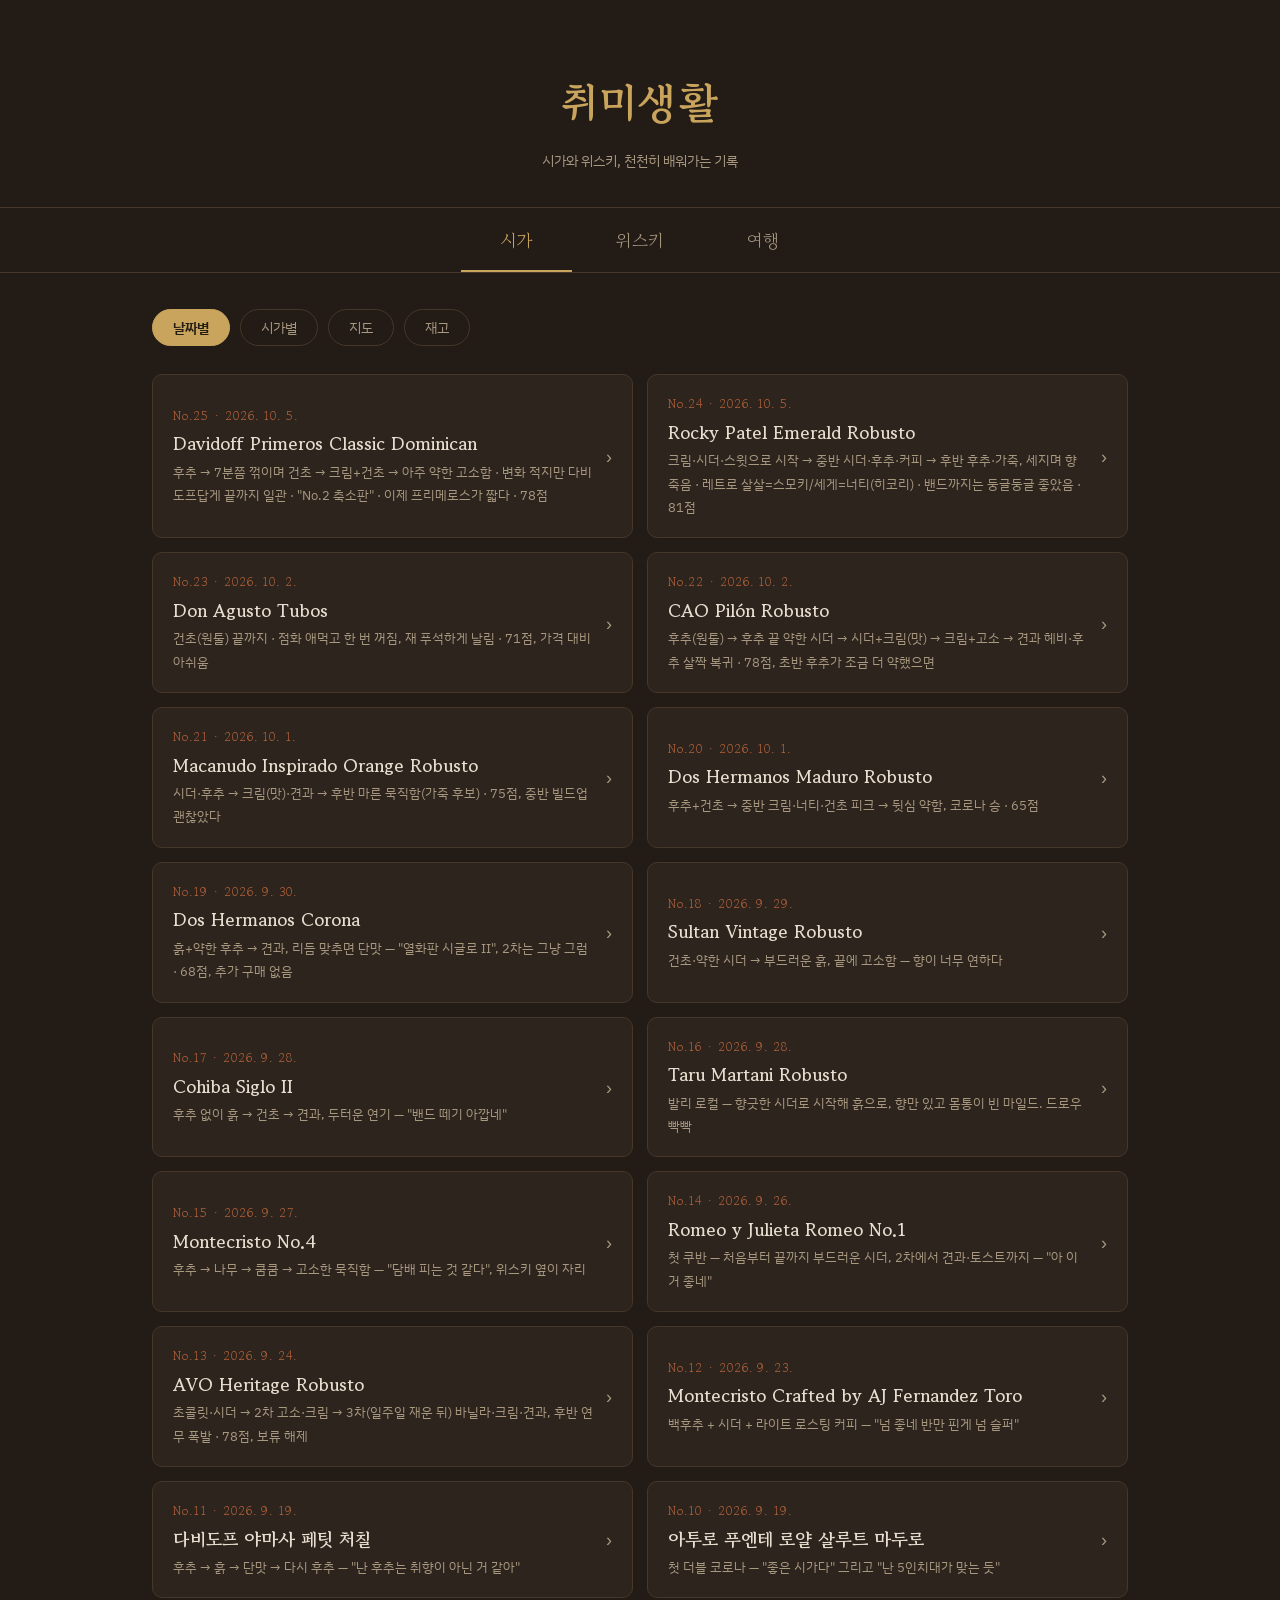
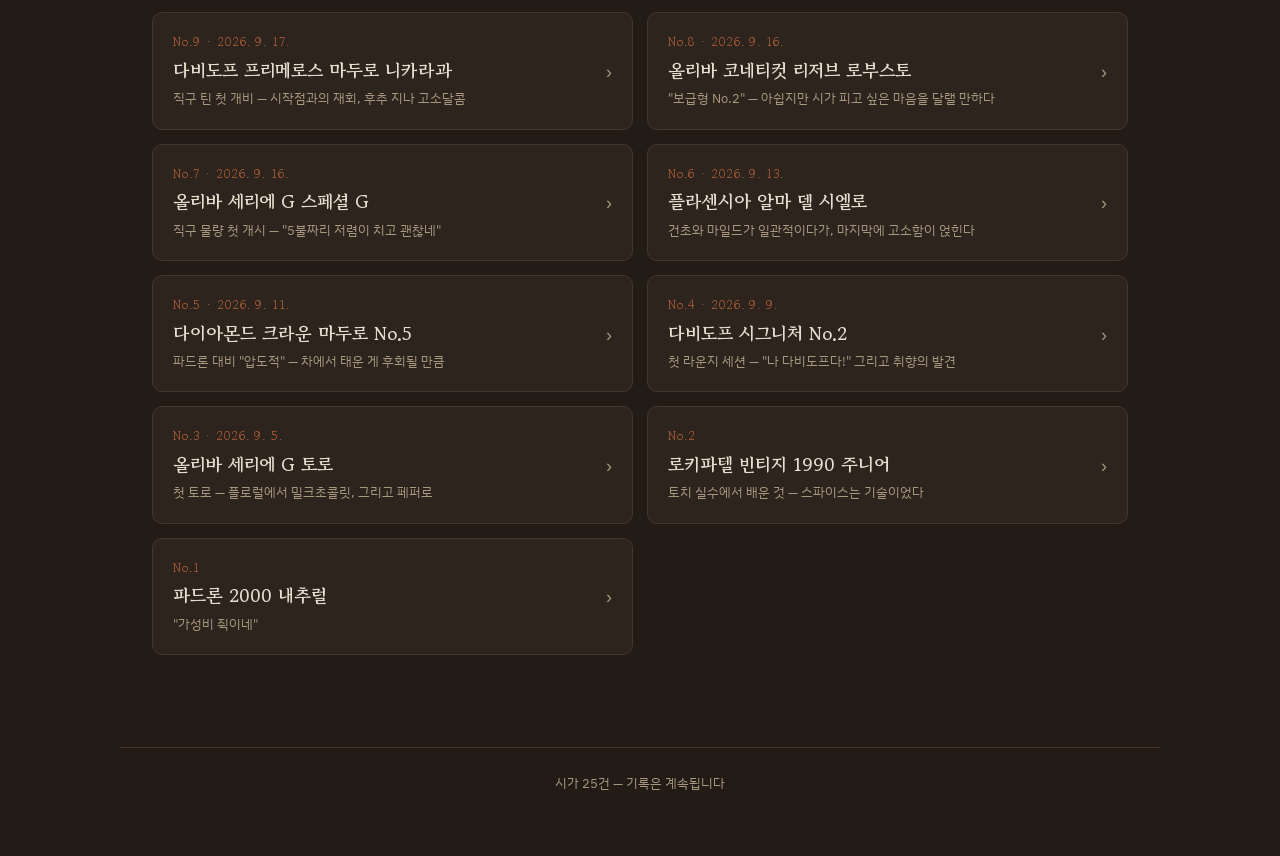
==== commit 63e233d8: "hobby: No.25 Davidoff Primeros Classic Dominican (78점), 재고 반영 Co-Authored-By: Claude Fable 5.1 <nore" ====
--- a/hobby/index.html
+++ b/hobby/index.html
@@ -33,6 +33,14 @@
 
   <!-- 날짜별 보기 -->
   <div id="viewDate">
+    <div class="list-card" onclick="openDetail('d-c25')">
+      <div class="body">
+        <div class="no">No.25 · 2026. 10. 5.</div>
+        <h2>Davidoff Primeros Classic Dominican</h2>
+        <div class="sub">후추 → 7분쯤 꺾이며 건초 → 크림+건초 → 아주 약한 고소함 · 변화 적지만 다비도프답게 끝까지 일관 · "No.2 축소판" · 이제 프리메로스가 짧다 · 78점</div>
+      </div>
+      <div class="chev">›</div>
+    </div>
     <div class="list-card" onclick="openDetail('d-c24')">
       <div class="body">
         <div class="no">No.24 · 2026. 10. 5.</div>
@@ -231,6 +239,14 @@
   <div id="viewCigar" class="hidden">
     <div class="whisky-group">
       <h2 class="grp">다비도프<small>Davidoff</small></h2>
+      <div class="list-card" onclick="openDetail('d-c25')">
+        <div class="body">
+          <div class="no">No.25</div>
+          <h2>Primeros Classic Dominican</h2>
+          <div class="sub">쁘띠 파나텔라 · 에콰도르 코네티컷 · 미국 직구 3차</div>
+        </div>
+        <div class="chev">›</div>
+      </div>
       <div class="list-card" onclick="openDetail('d-c4')">
         <div class="body">
           <div class="no">No.4</div>
@@ -509,6 +525,32 @@
 <div class="map-tip" id="mapTip"></div>
 
 
+<section id="d-c25" class="detail hidden">
+  <button class="back" onclick="closeDetail()">‹ 목록으로</button>
+  <div class="d-no">SESSION No.25</div>
+  <h2 class="d-title">Davidoff Primeros Classic Dominican</h2>
+  <div class="d-meta">2026. 10. 5. 18:25–18:48 (약 23분) · 저녁 세션, 야외, 제로사이다 · 미국 직구 3차 틴 6개비 $29.95 (개비당 약 $5) · 쁘띠 파나텔라 4⅛×34 · 에콰도르 코네티컷 래퍼 · 도미니카 산비센테 바인더 · 도미니카 필러(산비센테·올로르·필로토) · 순함 · 78점</div>
+  <div class="d-body">
+    <img class="d-photo" src="img/c25-1.jpg" loading="lazy" alt="Davidoff Primeros Classic Dominican" onerror="this.style.display='none'">
+    <dl class="blend"><dt>래퍼</dt><dd>에콰도르 코네티컷</dd><dt>바인더</dt><dd>도미니카 산비센테</dd><dt>필러</dt><dd>도미니카 (산비센테·올로르·필로토)</dd></dl>
+    <div class="notes"><div class="nt-h">경험 가능한 노트</div><ul><li class="on"><i></i>후추 <small>초반 세게 → 7분쯤 꺾임</small></li><li class="on"><i></i>건초 <small>후추 밑에서 시작해 끝까지</small></li><li class="on"><i></i>크림 <small>10분째부터 끝까지</small></li><li class="half"><i></i>고소함 <small>중후반 아주 약하게</small></li><li><i></i>단맛 <small>제로사이다 때문에 판단 불가</small></li><li><i></i>시더 <small>없음</small></li><li><i></i>흙 <small>없음</small></li><li><i></i>가죽 <small>없음</small></li></ul><div class="nt-key"><i class="on"></i>잡음 <i class="half"></i>긴가민가 <i></i>못 잡음·없었음</div></div>
+    <div class="sec-h">첫 경험 후기<small>2026. 10. 5.</small></div>
+    <p>오전에 에메랄드를 피우고 저녁에 하나 더. 3차 직구 Primeros Classic 틴 첫 개비. 9월에 피운 프리메로스 마두로 니카라과(No.9)의 도미니카 버전이다. 도착 3일째.</p>
+    <div class="phase">초반 — 후추, 그리고 건초</div>
+    <div class="quote">"흠 초반엔 후추가 나온다. 다만 여긴 마두로가 아니어서 그런지 뒤에 건초인듯" · "아직 후추가 세긴 한데 건초인듯"</div>
+    <p>마두로 때처럼 후추로 시작했다. 꽤 셌는데 그 밑에 깔린 건 고소함이 아니라 건초였다. 코네티컷 래퍼에 도미니카 필러니 시그니처 No.2 쪽 결. 레트로는 후추 때문에 아직 못 했다.</p>
+    <div class="phase">7분 — 후추 꺾임</div>
+    <div class="quote">"오 점점 부드러워진다. 다만 아직 건초"</div>
+    <p>18:32쯤 후추가 꺾였다. 마두로 니카라과 때랑 비슷한 타이밍. 건초만 남았다.</p>
+    <div class="phase">중반 — 크림+건초</div>
+    <div class="quote">"크림이 붙겠다. 향 보니" · "웅 크림 건초 올라오네" · "보급형 같아 ㅋㅋㅋ" · "아 올리바랑 비교하면 좀 모독일듯"</div>
+    <p>10분째 크림이 건초 위에 올라왔다. 단맛은 제로사이다를 마시고 있어서 판단을 못 했다. 처음엔 "보급형 No.2"라고 했다가 바로 정정 — 올리바 코네티컷 리저브는 향 자체가 약했던 거고, 이건 No.2 향이 다 나오는데 작아서 밀도만 낮은 쪽이다. 보급형이 아니라 축소판.</p>
+    <div class="phase">후반 — 일관, 약한 고소함</div>
+    <div class="quote">"향의 변화는 적어. 다만 다비도프답게 노트가 꾸준히 이어지는듯" · "크림 건초에 아주 약한 고소함"</div>
+    <p>변화는 거의 없고 크림·건초가 끝까지 갔다. 중후반에 고소함이 아주 약하게 붙었는데 확신은 없다. 소매 설명의 주요 노트가 크림·너티·단맛이니 잡을 건 다 잡은 셈. 18:48 종료.</p>
+    <div class="lesson"><b>이 세션의 정리:</b> 후추 → 건초 → 크림+건초로 가는 No.2 축소판. 변화는 적고 일관적인 게 다비도프 공통. 맛은 맘에 드는데 이제 프리메로스가 짧게 느껴진다 — 시간 없을 때 한 대 자리로는 딱이고, 그래서 78점. 틴 6개비 $30이면 그 자리에 충분하다.</div>
+  </div>
+</section>
 <section id="d-c24" class="detail hidden">
   <button class="back" onclick="closeDetail()">‹ 목록으로</button>
   <div class="d-no">SESSION No.24</div>
@@ -1347,7 +1389,7 @@
 
 </main>
 
-<footer>시가 24건 — 기록은 계속됩니다</footer>
+<footer>시가 25건 — 기록은 계속됩니다</footer>
 
 <script src="shared.js"></script>
 <script src="inventory.js"></script>
@@ -1370,6 +1412,7 @@
  {id:'d-c14',no:14,name:'Romeo No.1',o:'cuba',x:2.5,y:1.5,v:2,note:'부드러운 시더·단맛·견과, 첫 쿠반 합격 (2차 확인)'},
  {id:'d-c15',no:15,name:'Montecristo No.4',o:'cuba',x:3,y:4.5,v:1,note:'후추·흙·에스프레소 — 위스키 옆 자리'},
  {id:'d-c16',no:16,name:'Taru Martani Robusto',o:'mix',x:1.5,y:2.5,v:0,note:'인도네시아 푸로 — 향만 있고 몸통 없음'},
+ {id:'d-c25',no:25,name:'Davidoff Primeros Classic',o:'dom',x:1.5,y:1.5,v:2,note:'에콰도르 코네티컷 · 도미니카 — 후추 → 건초 → 크림+건초, No.2 축소판, 시간 없을 때 자리, 78점'},
  {id:'d-c24',no:24,name:'RP Emerald Robusto',o:'nic',x:2,y:2,v:2,note:'에콰도르 하바노 · 니카+온두 필러 — 크림·시더·스윗 → 시더·후추·커피 → 후추·가죽, 레트로 강도로 스모키/너티 갈림, 81점'},
  {id:'d-c23',no:23,name:'Don Agusto Tubos',o:'mix',x:2,y:1,v:0,note:'인도네시아 · 블렌드 미공개 — 건초 원툴(시그니처 No.2 결, 크림 없음), 점화·재 결합 약함, 71점'},
  {id:'d-c22',no:22,name:'CAO Pilón Robusto',o:'nic',x:3,y:2,v:2,note:'에콰도르 하바노 래퍼·니카라과 — 후추 → 시더+크림(맛) → 크림+고소 → 견과 헤비, 78점'},
--- a/hobby/shared.css
+++ b/hobby/shared.css
@@ -320,6 +320,7 @@
   .inv-body{flex:1;min-width:0;}
   .inv-body h3{font-family:'Gowun Batang',serif;font-size:15px;color:var(--ink);line-height:1.35;}
   .inv-sub{color:var(--ink-dim);font-size:12px;margin-top:2px;}
+  .inv-sub b{color:var(--ink);font-weight:600;}
   .inv-memo{color:var(--ink-dim);font-size:11.5px;margin-top:1px;overflow:hidden;text-overflow:ellipsis;white-space:nowrap;}
   .inv-act{display:flex;flex-direction:column;gap:6px;flex-shrink:0;align-items:stretch;}
   .inv-act button{font-family:inherit;cursor:pointer;border-radius:16px;border:1px solid var(--line);background:none;color:var(--ink-dim);font-size:12px;padding:5px 10px;-webkit-tap-highlight-color:transparent;}
